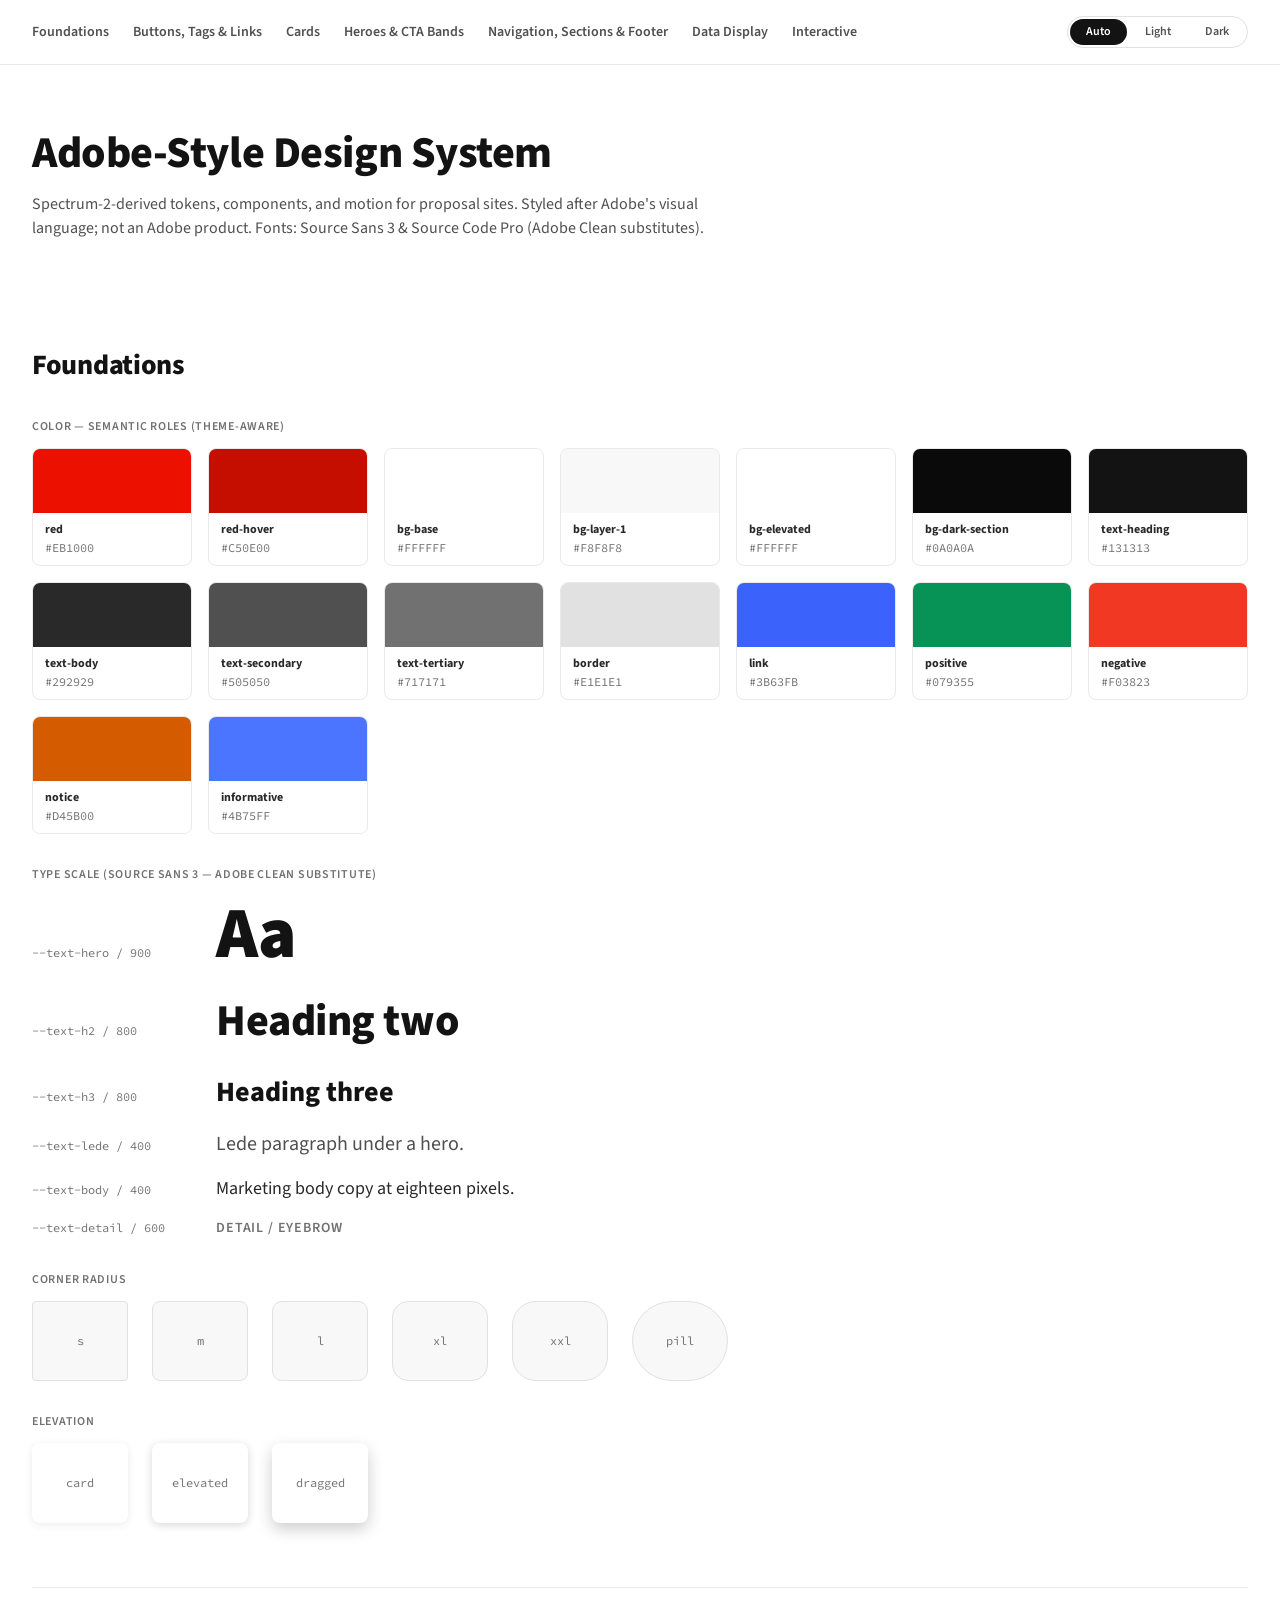
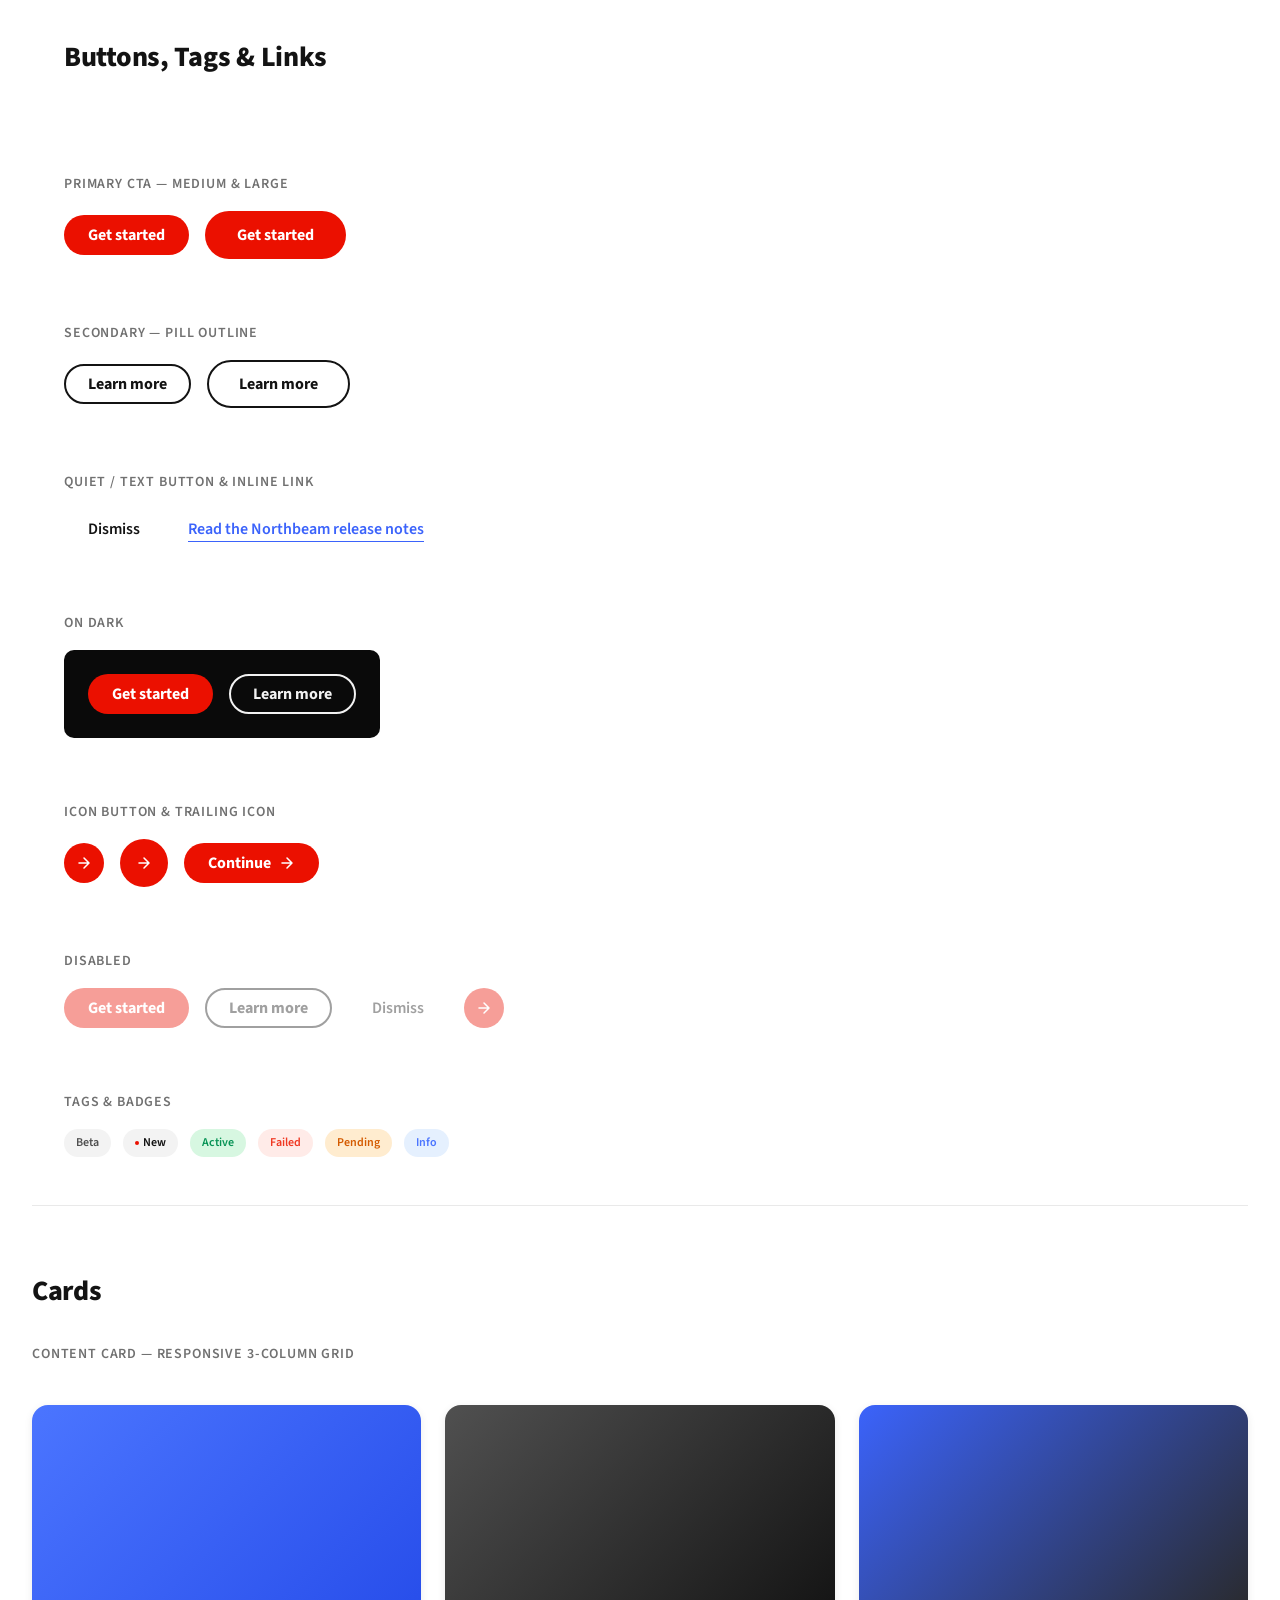
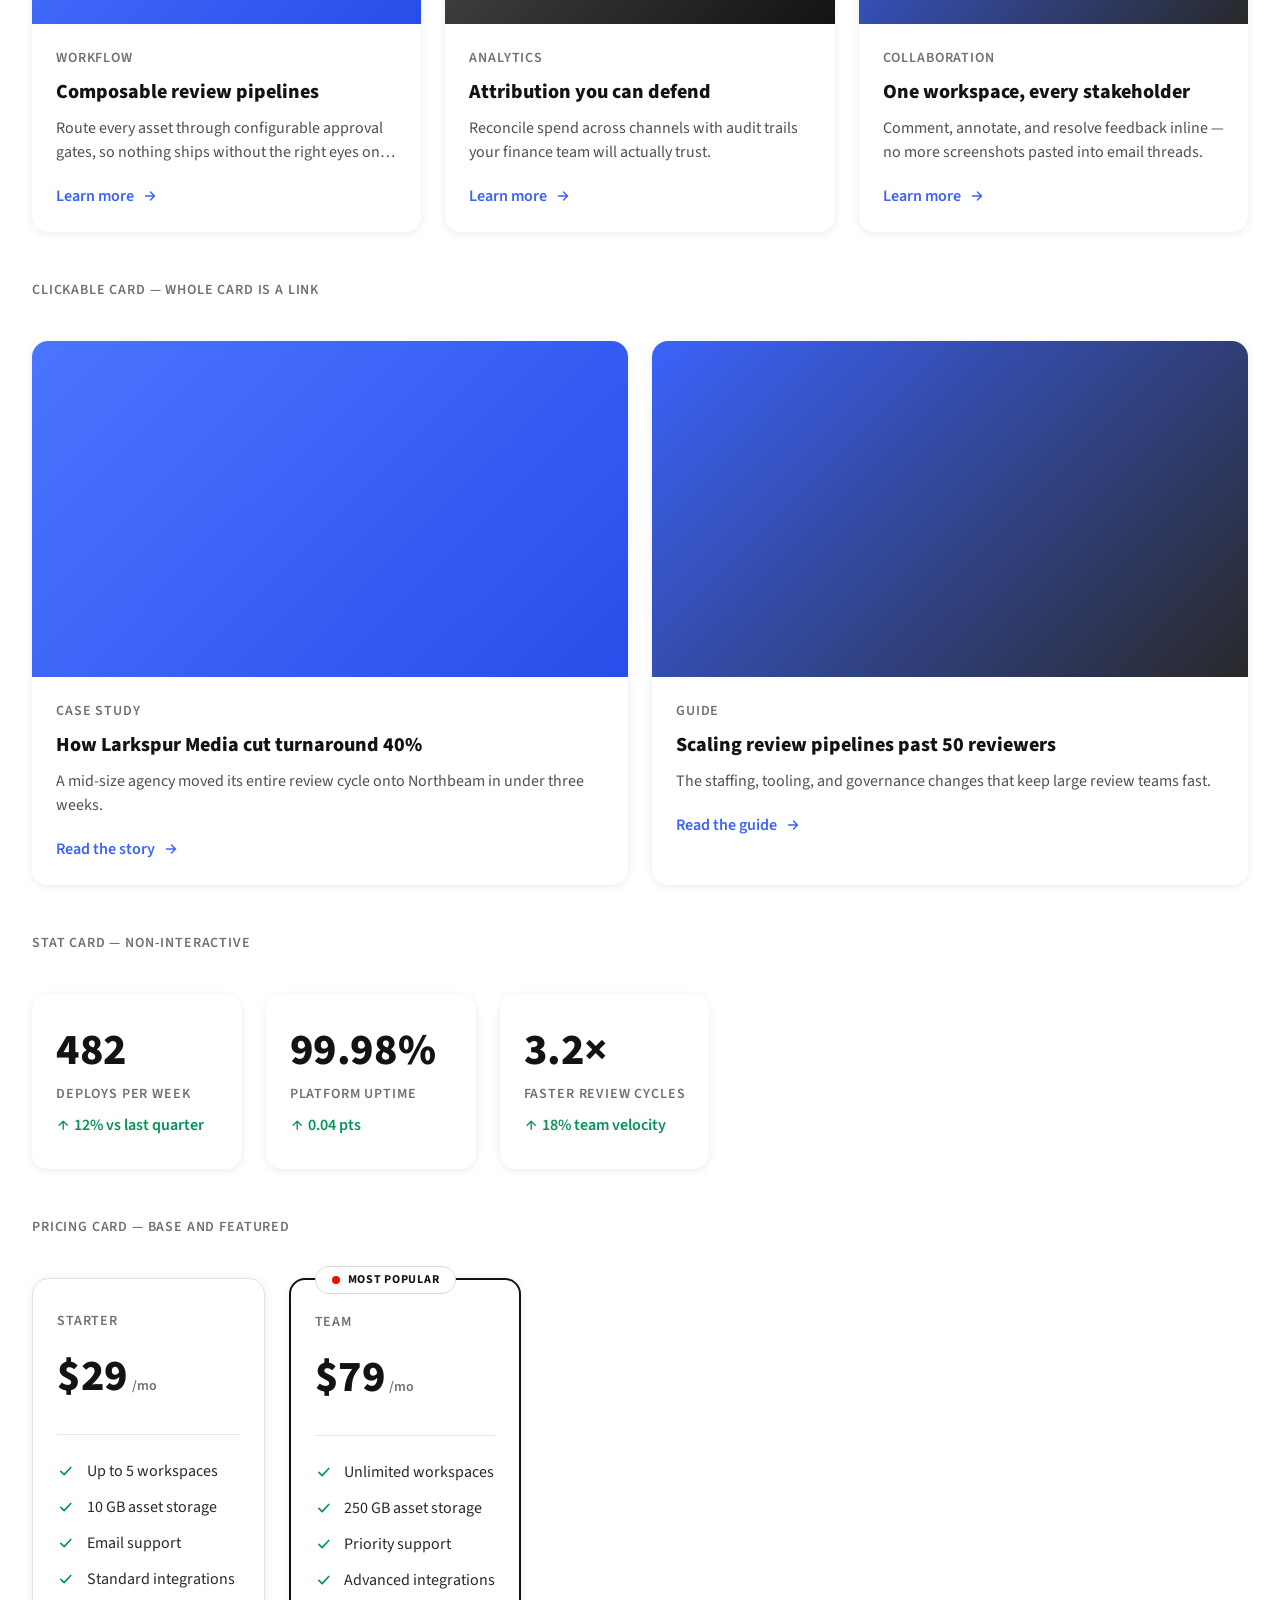
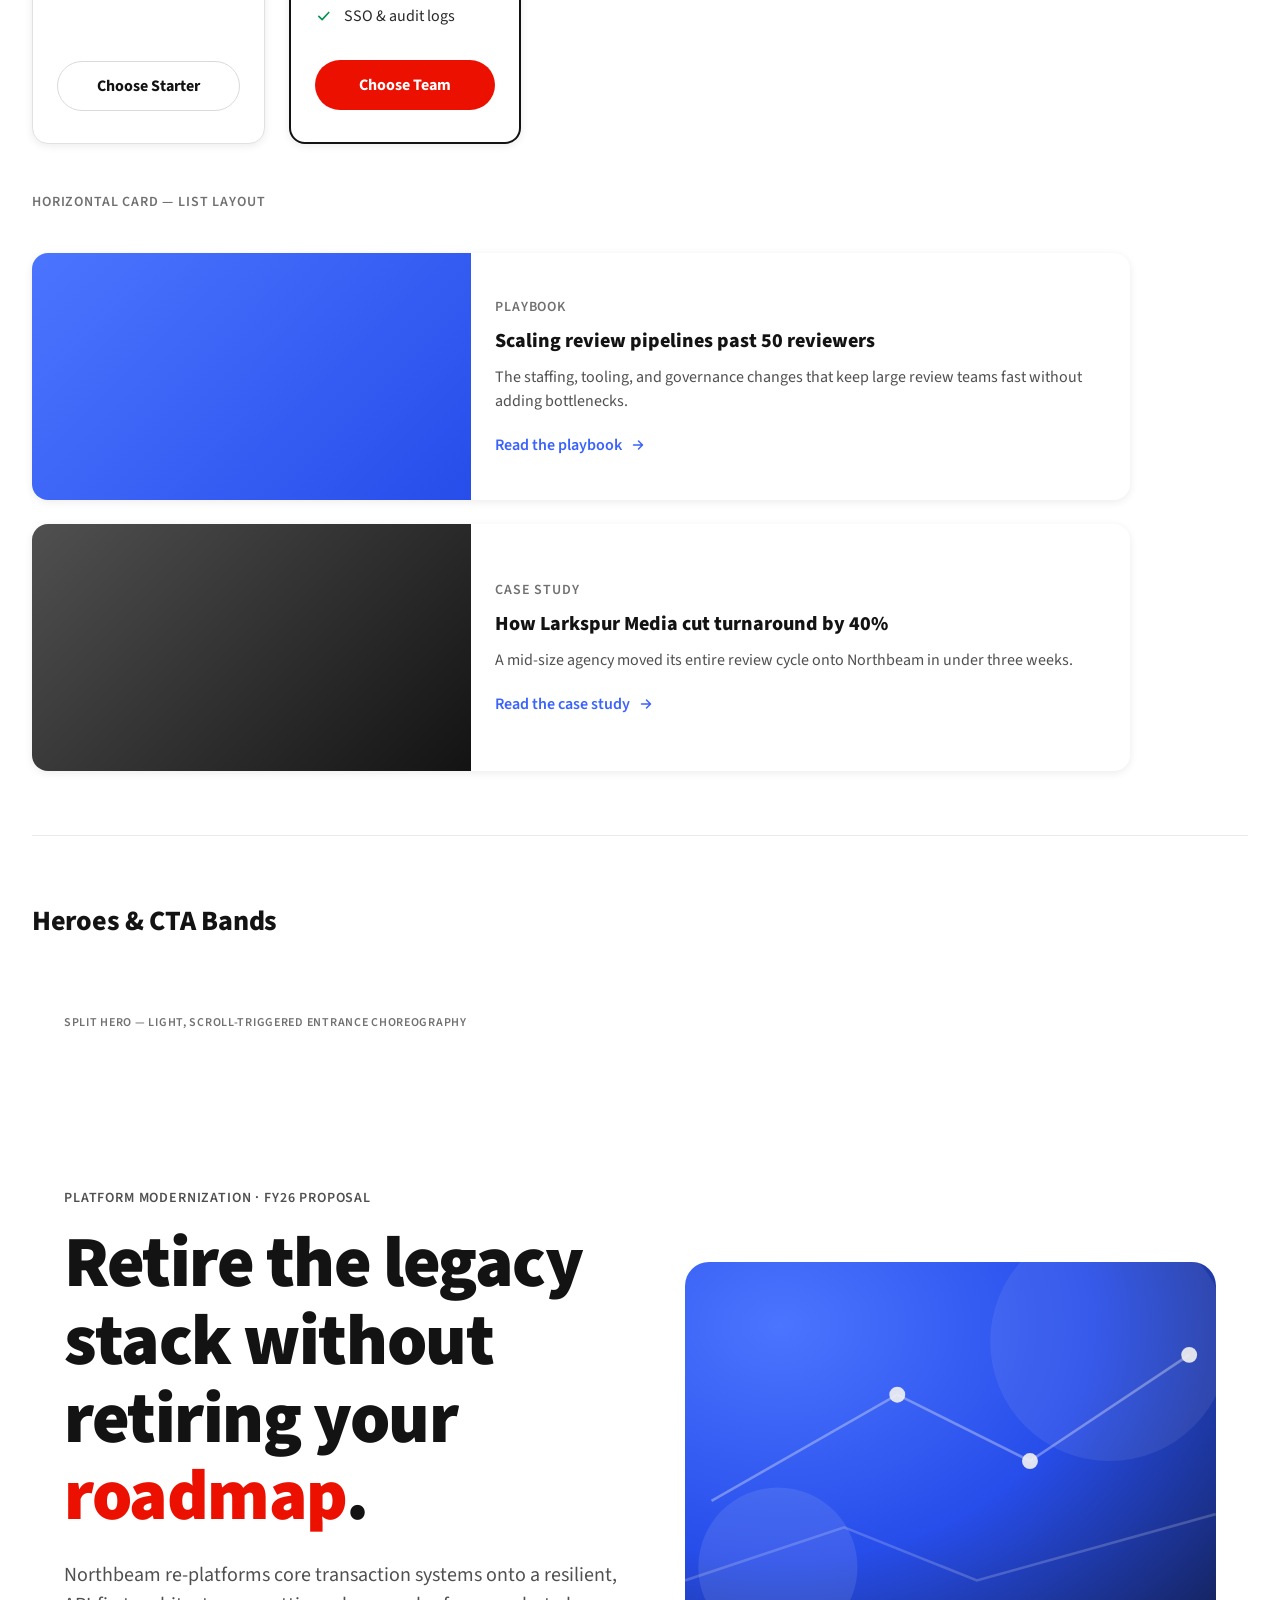
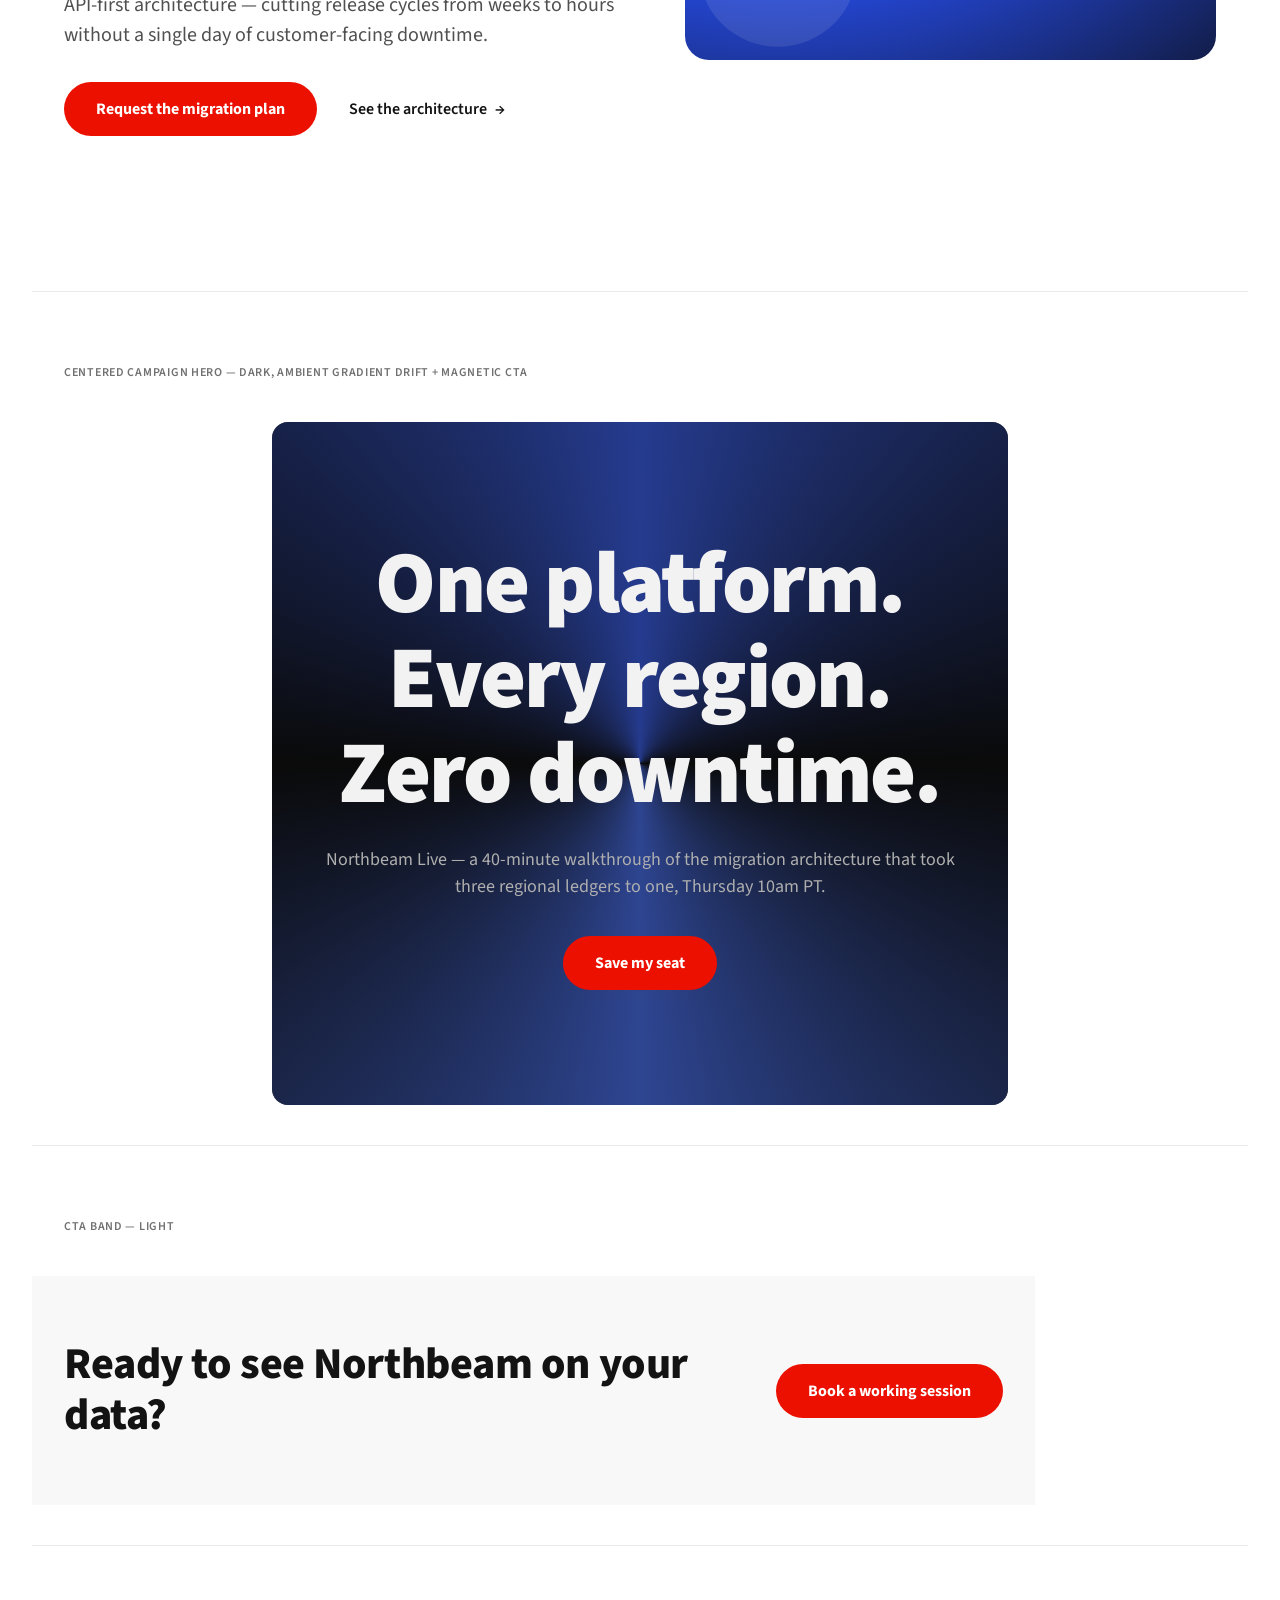
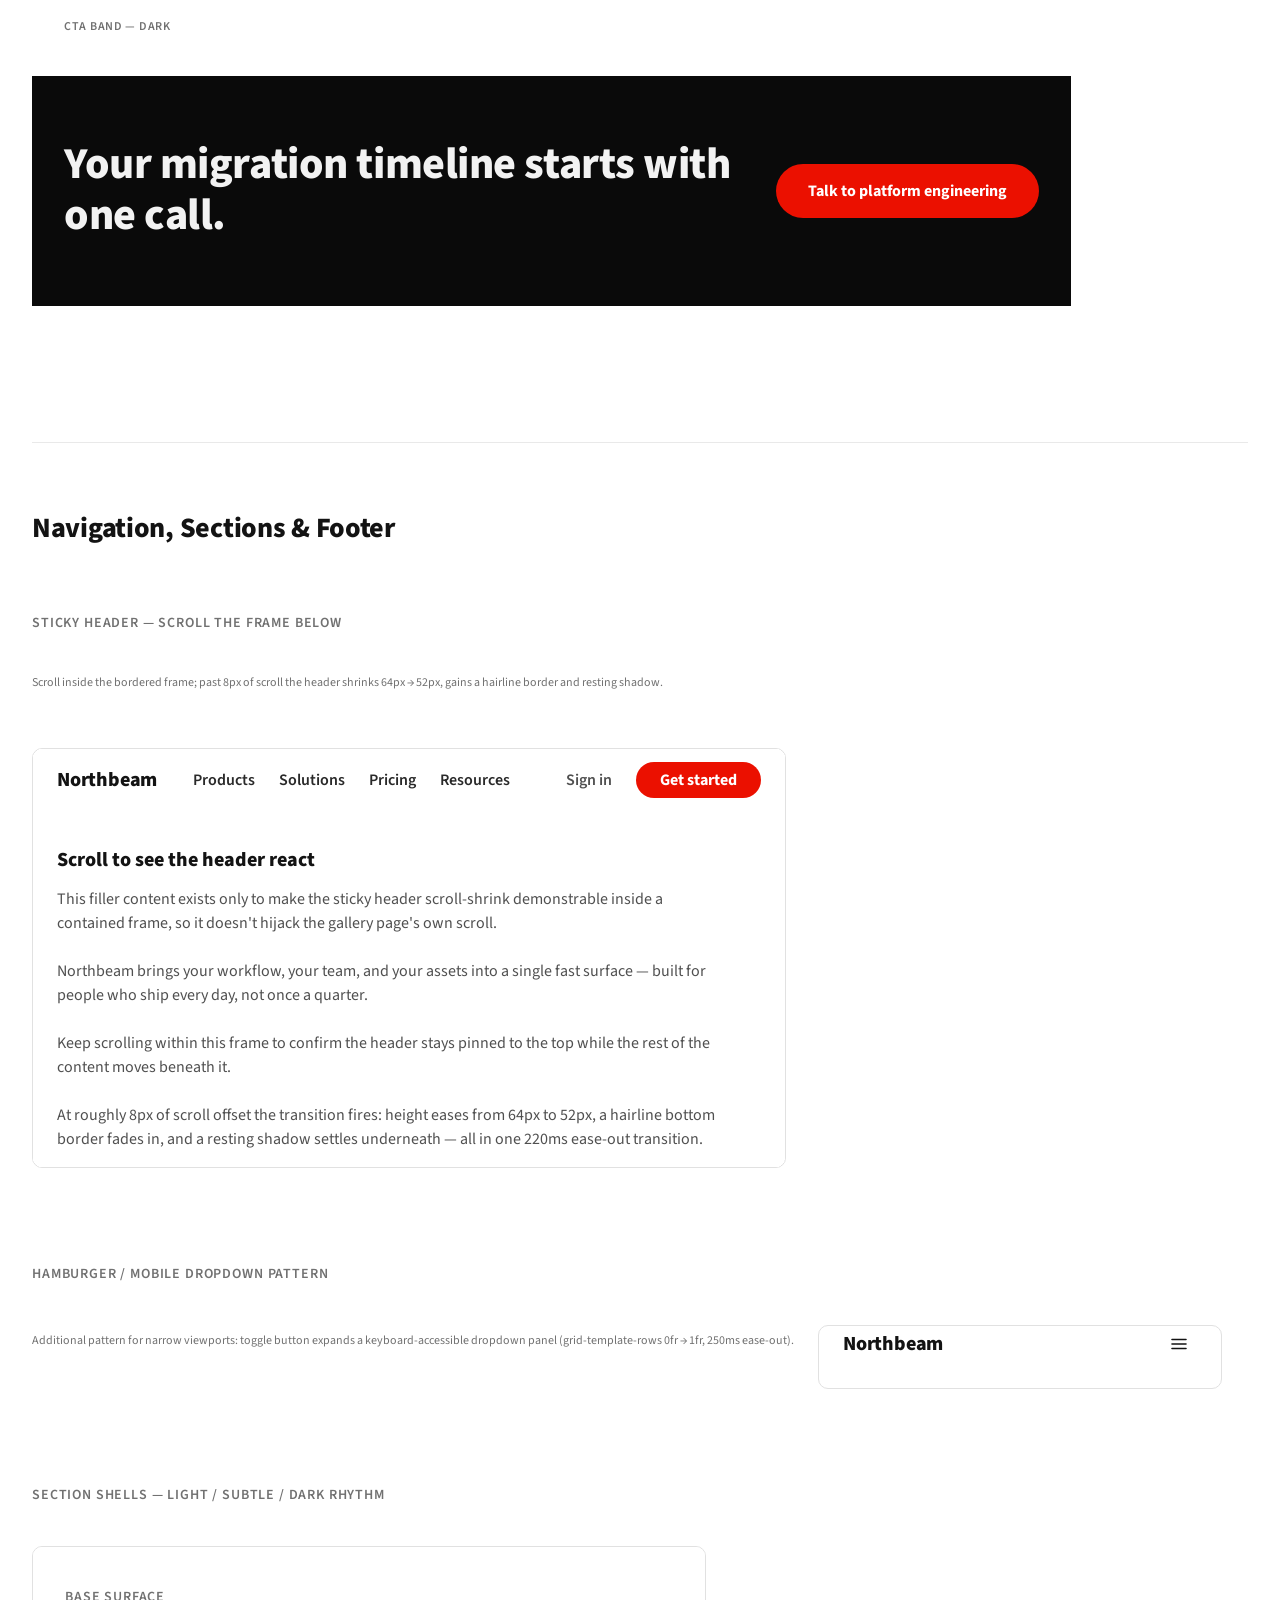
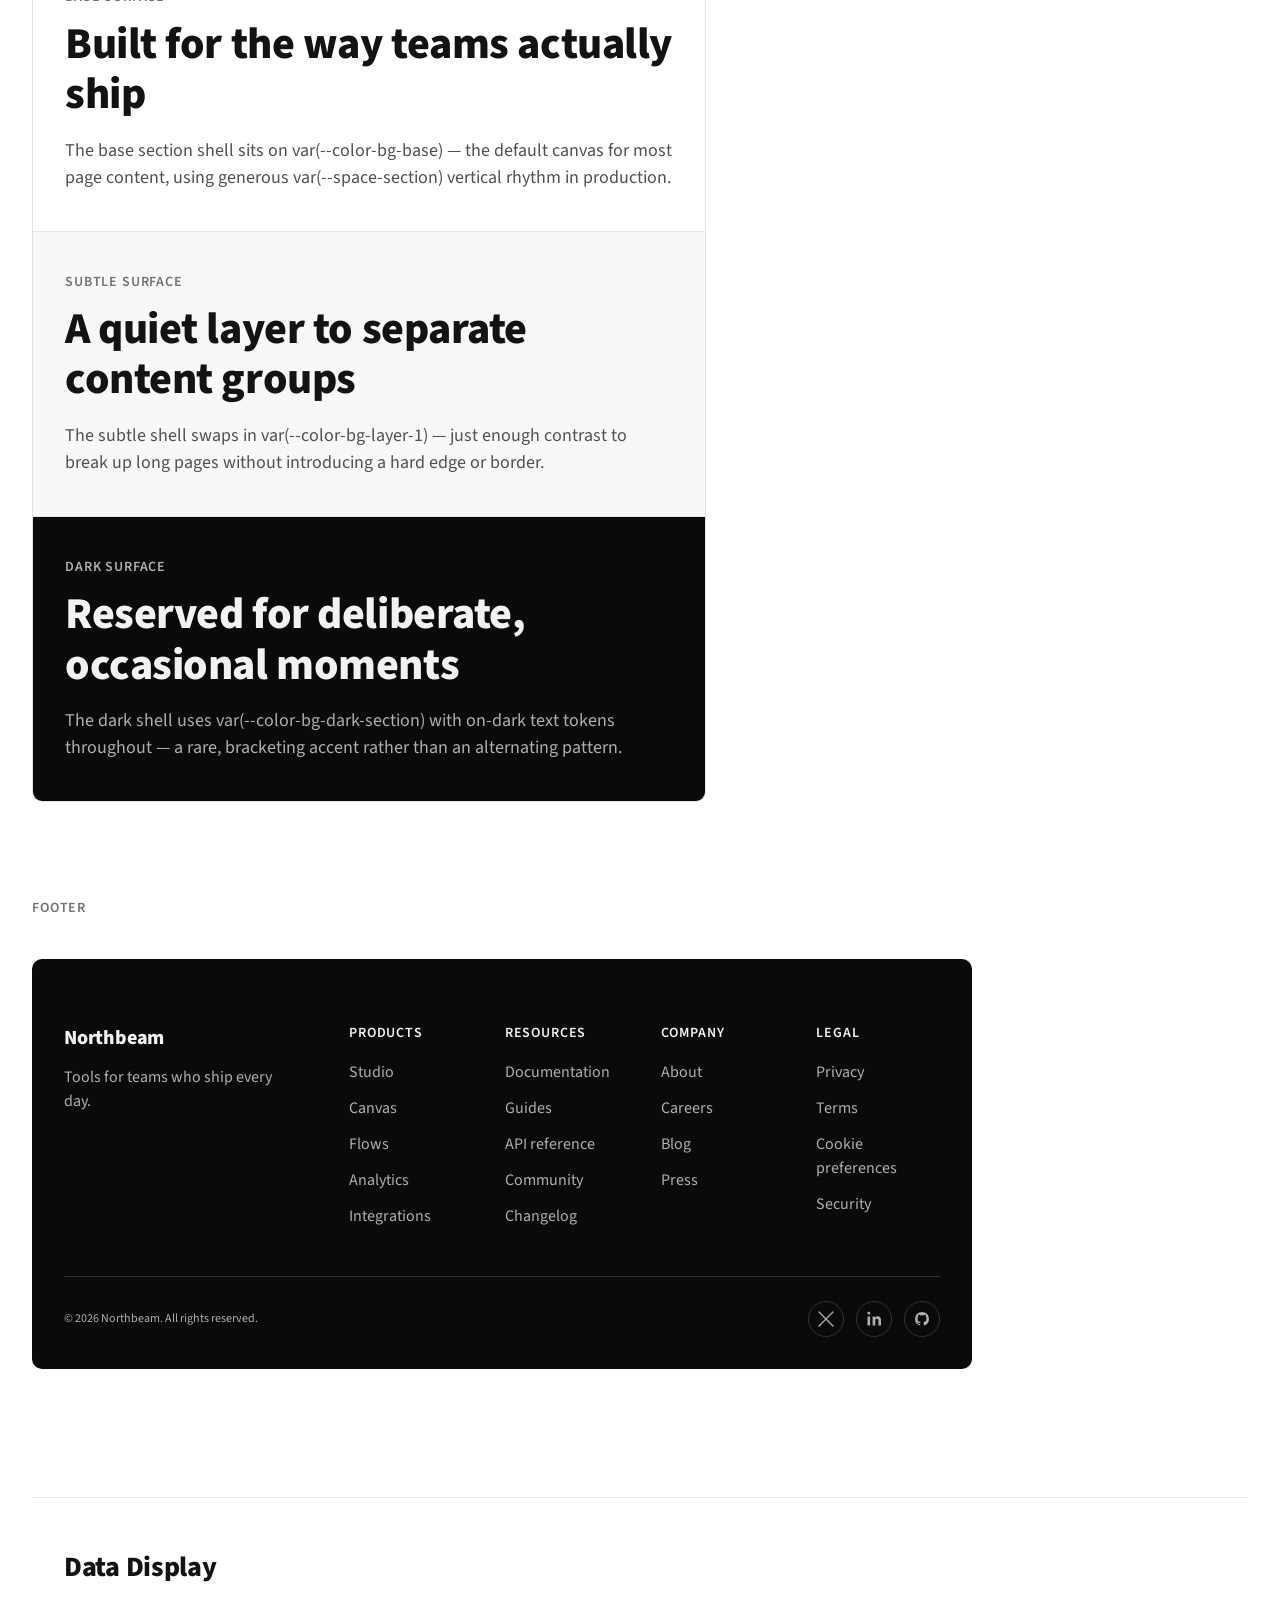
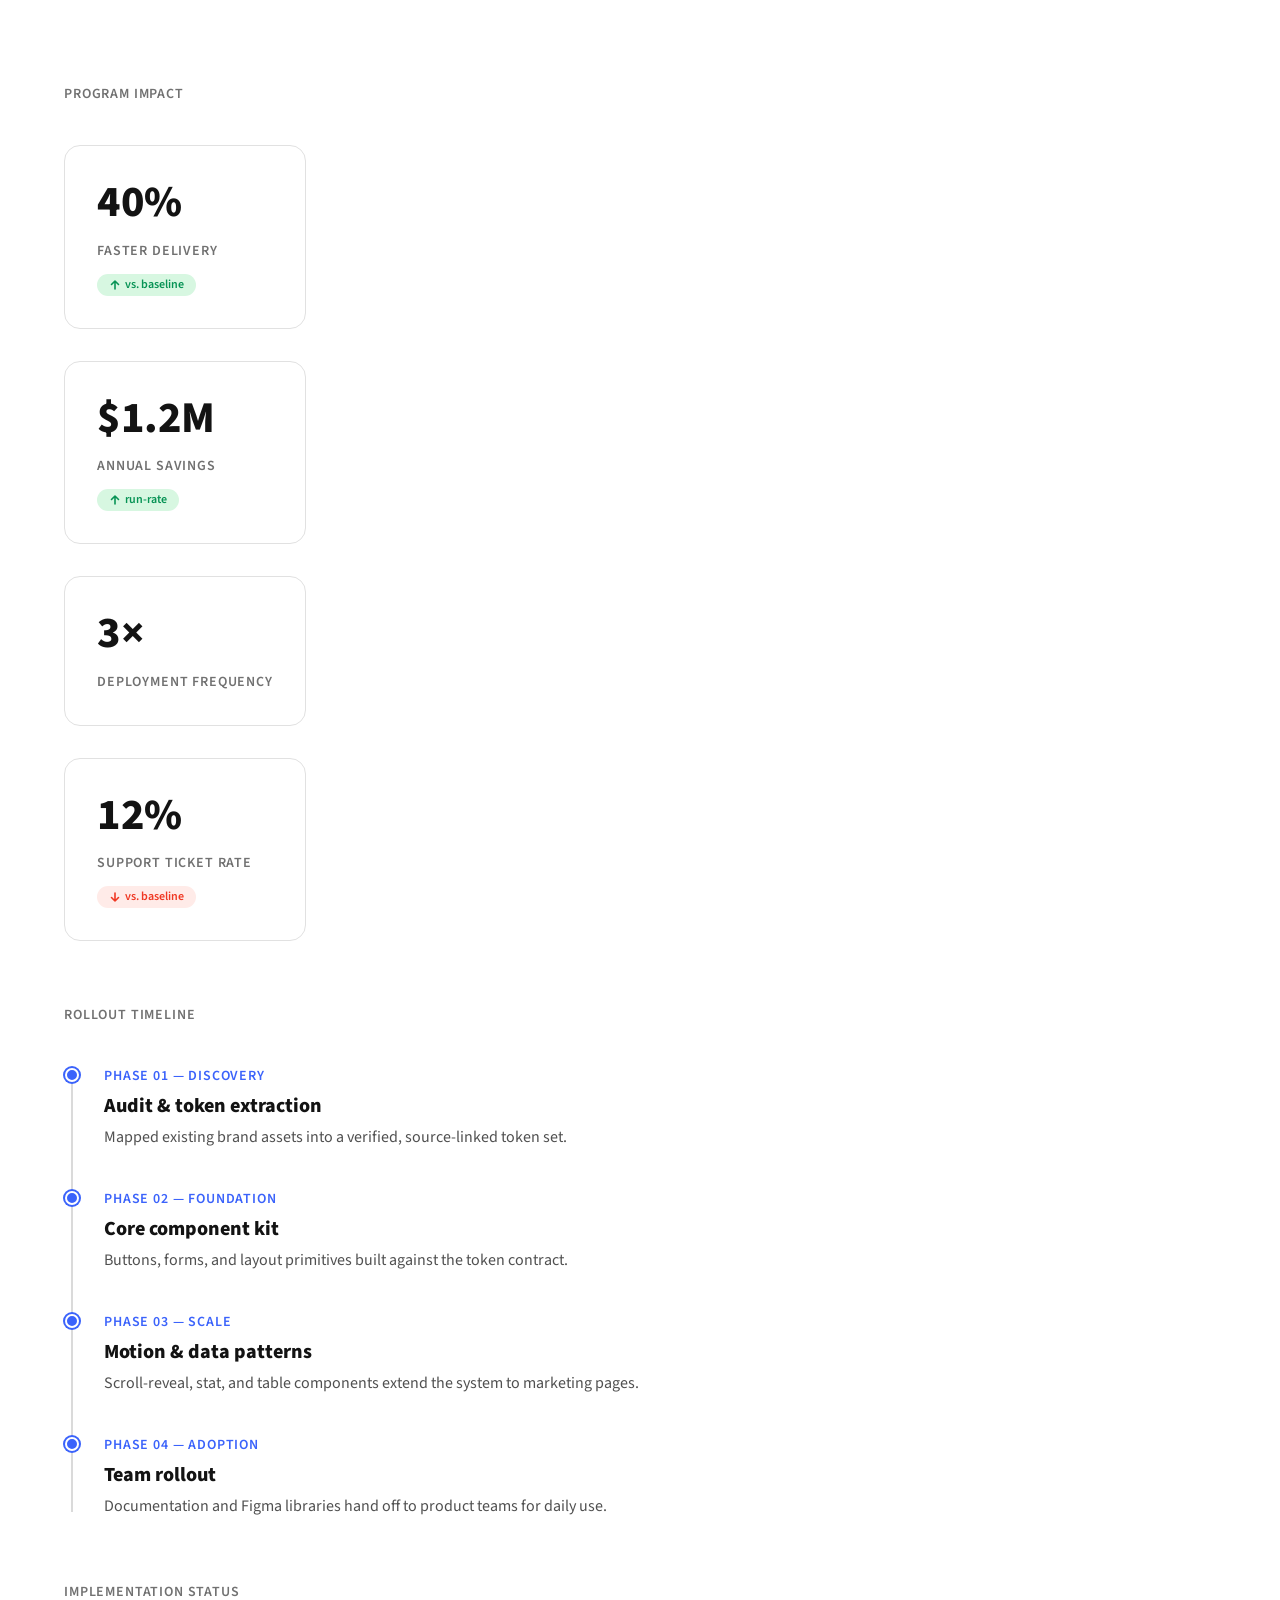
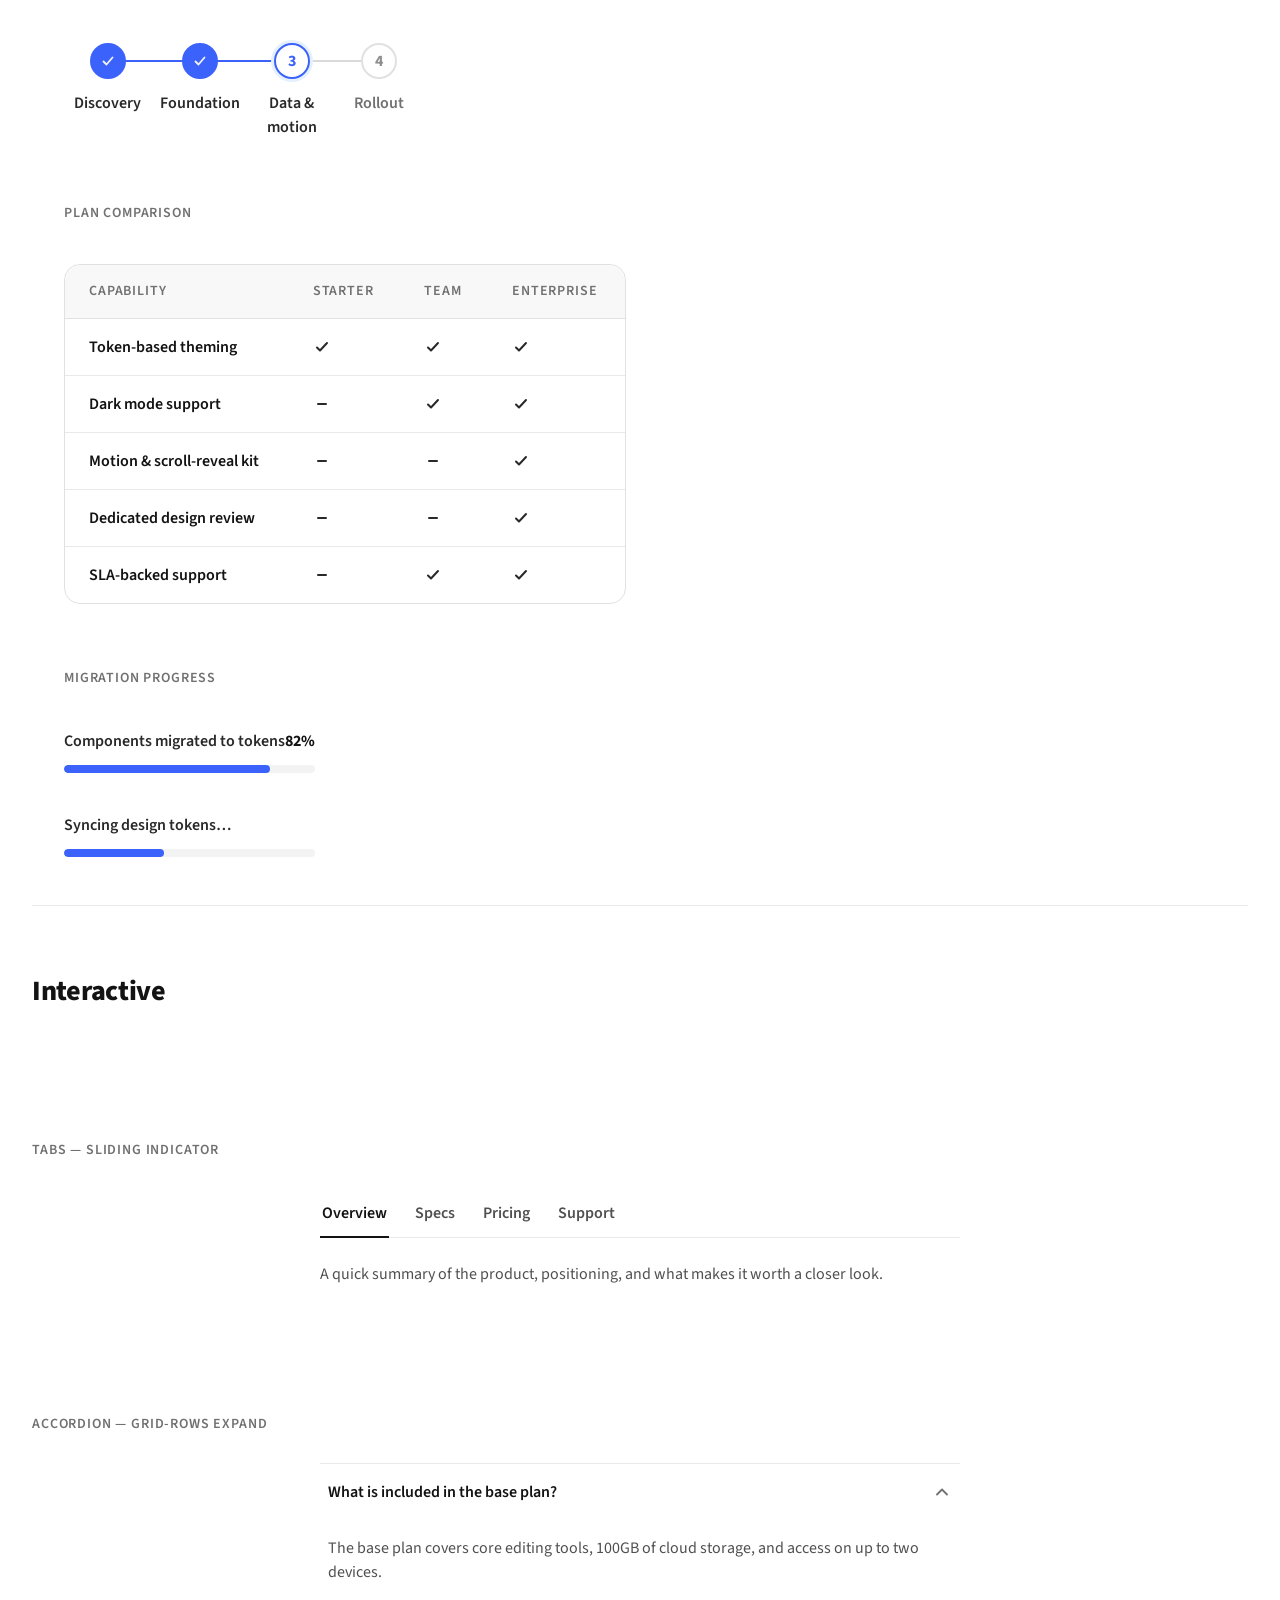
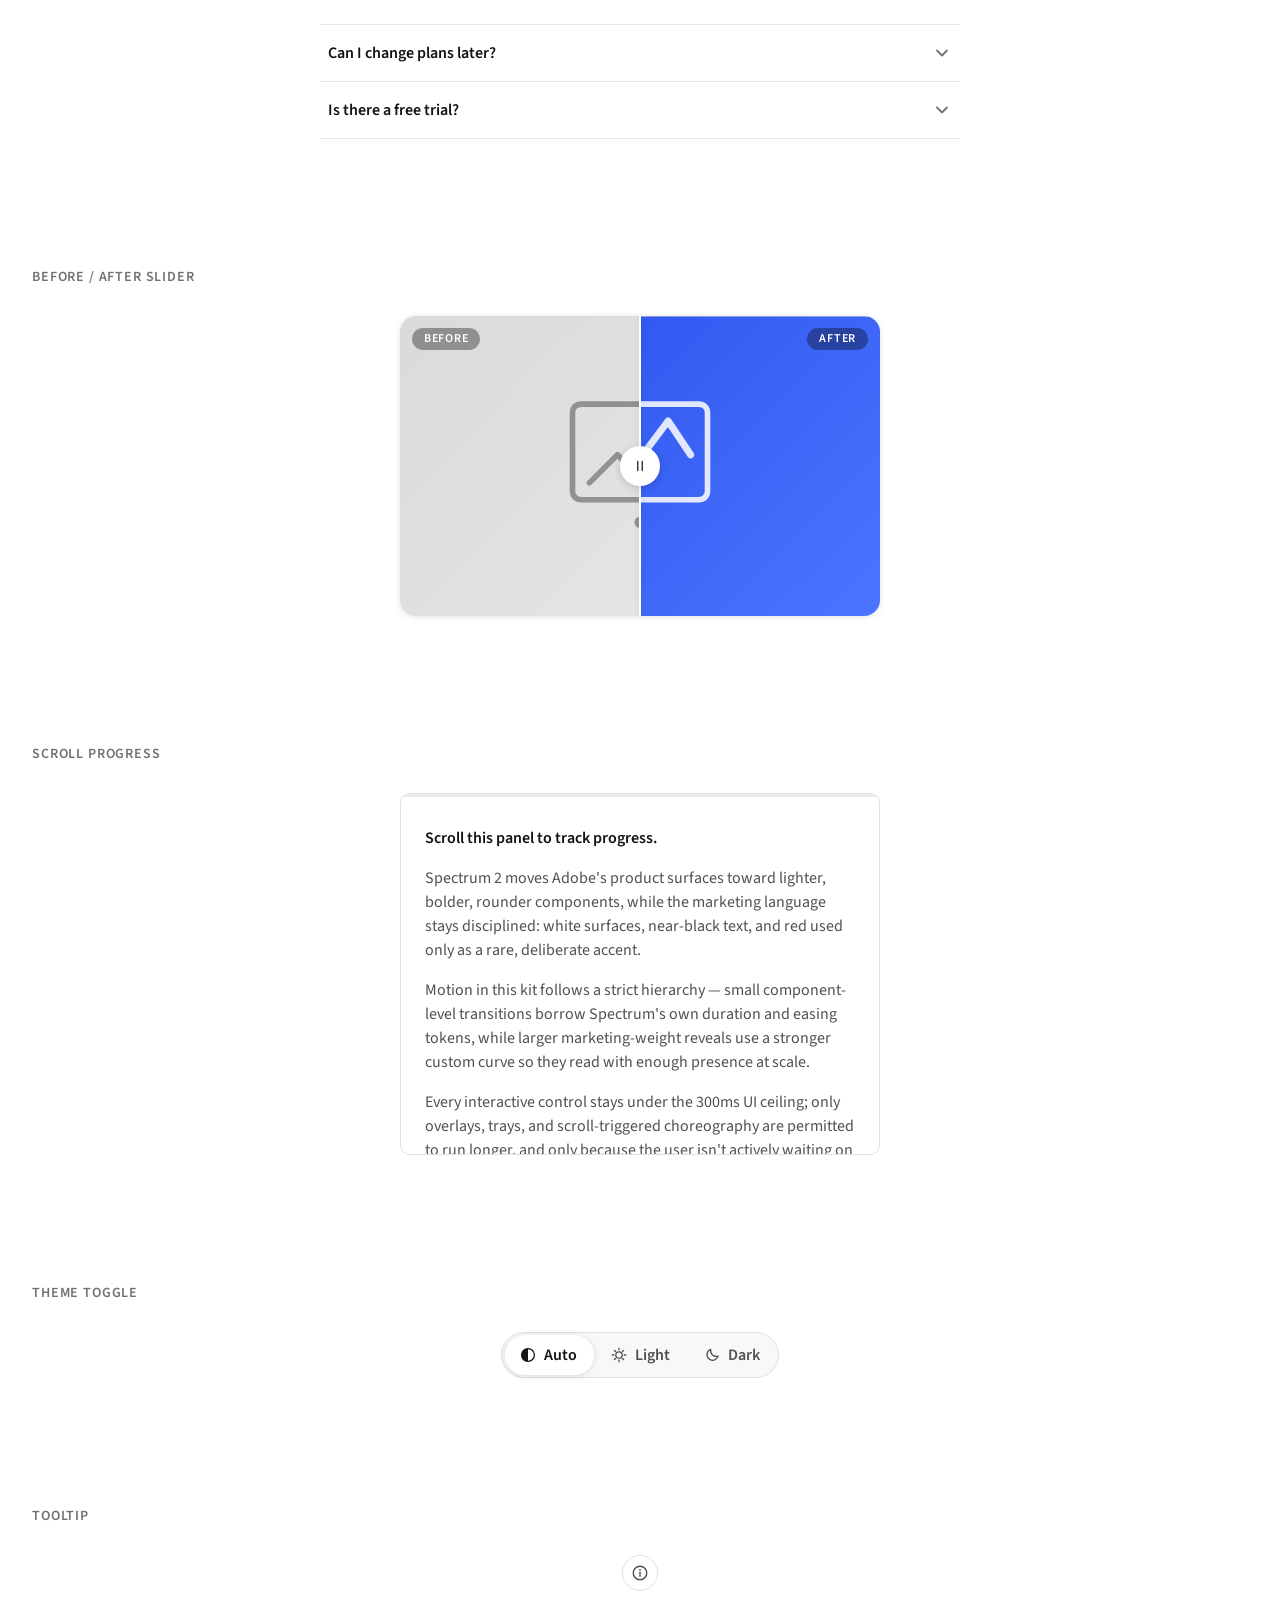
==== adobe-proposal/design-system/index.html @ cb4d45d2 "adobe-proposal: gallery assembly + integration fixes build_gallery.py assembler, index.html gallery " ====
<!doctype html>
<html lang="en">
<head>
<meta charset="utf-8">
<meta name="viewport" content="width=device-width, initial-scale=1">
<title>Adobe-Style Design System</title>
<link rel="preconnect" href="https://fonts.googleapis.com">
<link rel="preconnect" href="https://fonts.gstatic.com" crossorigin>
<link href="https://fonts.googleapis.com/css2?family=Source+Sans+3:wght@400;600;700;800;900&family=Source+Code+Pro:wght@400;600&display=swap" rel="stylesheet">
<!-- kit/tokens.css inlined by build_gallery.py — edit the kit file, not this copy -->
<style>
/* ==========================================================================
   Adobe-styled design system — tokens.css (THE CONTRACT)
   ==========================================================================
   Provenance:
   - Color ramps, type scale, spacing, radii, shadows: VERIFIED against
     @adobe/spectrum-tokens 14.14.0 (adobe/spectrum-design-data). See
     research/tokens-inventory.md for per-value sources.
   - Motion durations/easings: real published Spectrum CSS values
     (@spectrum-css/vars 9.0.8 — Spectrum 1; S2 publishes no motion tokens).
     emil overrides per design-system/motion.md §1.
   - --brand-red #EB1000: Adobe corporate "Adobe Red" (brand guideline value,
     not a Spectrum token; not fetch-verified this session). The Spectrum UI
     negative red (#F03823) is a DIFFERENT color and is mapped to
     --color-negative below. Do not swap one for the other.
   - Font: Source Sans 3 substitutes proprietary Adobe Clean.

   Rules for consumers:
   - Components use SEMANTIC tokens (--color-*, --shadow-*, --motion-*,
     --text-*, --space-*) — reach for raw ramp steps (--gray-*, --red-*,
     --blue-*) only when no semantic token fits.
   - Never a literal hex, px shadow, ms duration, or cubic-bezier in
     component CSS. If a needed token is missing, flag it — don't inline it.
   - Dark theme: media-query default + [data-theme] override in both
     directions. Test every component in both.
   ========================================================================== */

:root {
  /* ---- Brand ---------------------------------------------------------- */
  --brand-red:        #EB1000;
  --brand-red-hover:  #C50E00; /* derived: brand red darkened ~15% */
  --brand-red-press:  #A80C00; /* derived: brand red darkened ~28% */
  --brand-on-red:     #FFFFFF; /* white on #EB1000 = 4.6:1 — AA normal, use bold ≥16px */

  /* ---- Gray ramp (Spectrum 2, light set) ------------------------------ */
  --gray-25:   #FFFFFF;
  --gray-50:   #F8F8F8;
  --gray-75:   #F3F3F3;
  --gray-100:  #E9E9E9;
  --gray-200:  #E1E1E1;
  --gray-300:  #DADADA;
  --gray-400:  #C6C6C6;
  --gray-500:  #8F8F8F;
  --gray-600:  #717171;
  --gray-700:  #505050;
  --gray-800:  #292929;
  --gray-900:  #131313;
  --gray-1000: #000000;

  /* ---- Accent / informative blue (Spectrum blue, light set) ----------- */
  --blue-800:  #4B75FF;
  --blue-900:  #3B63FB;
  --blue-1000: #274DEA;

  /* ---- Spectrum UI red (semantic negative — NOT the brand red) -------- */
  --red-800:   #F03823;
  --red-900:   #D73220;

  /* ---- Semantic colors (Spectrum -800 step, light) --------------------- */
  --color-positive:    #079355;
  --color-negative:    #F03823;
  --color-notice:      #D45B00;
  --color-informative: #4B75FF;
  --color-positive-subtle-bg:    #D7F7E1;
  --color-negative-subtle-bg:    #FFEBE8;
  --color-notice-subtle-bg:      #FFECCF;
  --color-informative-subtle-bg: #E5F0FE;

  /* ---- Surfaces (Spectrum background layers) --------------------------- */
  --color-bg-base:     var(--gray-25);
  --color-bg-layer-1:  var(--gray-50);   /* subtle section differentiation */
  --color-bg-layer-2:  var(--gray-75);
  --color-bg-elevated: #FFFFFF;          /* cards, popovers */
  --color-bg-dark-section: #0A0A0A;      /* deliberate dark sections + footer */

  /* ---- Text ------------------------------------------------------------ */
  --color-text-heading:   var(--gray-900);
  --color-text-body:      var(--gray-800);
  --color-text-secondary: var(--gray-700);
  --color-text-tertiary:  var(--gray-600);
  --color-text-disabled:  var(--gray-500);
  --color-text-on-dark:          #F2F2F2;
  --color-text-on-dark-secondary:#AFAFAF;
  --color-link:        var(--blue-900);
  --color-link-hover:  var(--blue-1000);

  /* ---- Borders / dividers ---------------------------------------------- */
  --color-border:        var(--gray-200);
  --color-border-strong: var(--gray-300);
  --color-divider:       var(--gray-100);
  /* For permanently-dark surfaces (footer, dark sections) — theme-independent */
  --color-border-on-dark:        rgba(255, 255, 255, 0.16);
  --color-border-on-dark-strong: rgba(255, 255, 255, 0.40);
  --color-divider-on-dark:       rgba(255, 255, 255, 0.08);
  --color-bg-on-dark-hover:      rgba(255, 255, 255, 0.14);
  --color-bg-on-dark-press:      rgba(255, 255, 255, 0.22);
  /* Overlays on imagery — theme-independent */
  --color-scrim:         rgba(0, 0, 0, 0.35);
  --color-text-on-media: #FFFFFF;

  /* ---- Focus (instant, never animated) --------------------------------- */
  --focus-ring-color: var(--blue-900);
  --focus-ring: 0 0 0 2px var(--color-bg-base), 0 0 0 4px var(--focus-ring-color);

  /* ---- Typography ------------------------------------------------------- */
  --font-sans: "Source Sans 3", "Source Sans Pro", -apple-system, BlinkMacSystemFont,
               "Segoe UI", Helvetica, Arial, sans-serif;
  --font-mono: "Source Code Pro", ui-monospace, SFMono-Regular, Menlo, monospace;

  --weight-regular:   400;
  --weight-semibold:  600;
  --weight-bold:      700;
  --weight-extrabold: 800; /* default heading weight (Spectrum: extra-bold) */
  --weight-black:     900; /* hero / heavy variant */

  /* Fluid marketing scale (research/design-rules.md §1) */
  --text-hero:    clamp(2.75rem, 4.5vw + 1rem, 4.5rem);  /* 44 → 72px */
  --text-display: clamp(3.25rem, 6vw + 1rem, 5.5rem);    /* 52 → 88px, campaign heroes only */
  --text-h2:      clamp(1.75rem, 2.5vw + 1rem, 2.75rem); /* 28 → 44px */
  --text-h3:      clamp(1.25rem, 1vw + 1rem, 1.75rem);   /* 20 → 28px */
  --text-h4:      1.25rem;                                /* 20px */
  --text-lede:    1.25rem;   /* 20px — opening paragraph under a hero */
  --text-body:    1.125rem;  /* 18px marketing body */
  --text-body-s:  1rem;      /* 16px */
  --text-detail:  0.875rem;  /* 14px — eyebrows/meta; pair with --tracking-detail + uppercase */
  --text-caption: 0.75rem;   /* 12px */

  --leading-hero:    1.08; /* display type sits tight */
  --leading-heading: 1.15;
  --leading-sub:     1.3;  /* Spectrum heading line-height */
  --leading-body:    1.5;  /* Spectrum body line-height */

  --tracking-hero:   -0.02em; /* negative tracking only ≥ ~20px */
  --tracking-h2:     -0.01em;
  --tracking-body:    0;
  --tracking-detail:  0.06em; /* Spectrum detail-letter-spacing */

  /* ---- Spacing (Spectrum scale) ----------------------------------------- */
  --space-25:  1px;
  --space-50:  2px;
  --space-75:  4px;
  --space-100: 8px;
  --space-200: 12px;
  --space-300: 16px;
  --space-400: 24px;
  --space-500: 32px;
  --space-600: 40px;
  --space-700: 48px;
  --space-800: 64px;
  --space-900: 80px;
  --space-1000: 96px;

  /* Layout rhythm (research/design-rules.md §3) */
  --space-section:   clamp(3.5rem, 9vw, 7.5rem); /* 56 → 120px section pad */
  --container-max:   1280px;
  --container-wide:  1440px; /* hero/visual sections only */
  --container-text:  42rem;  /* 672px — body copy column cap */
  --gutter:          clamp(1rem, 3vw, 2rem);

  /* ---- Corner radius (Spectrum 2 scale + marketing media tier) --------- */
  --radius-s:    4px;
  --radius-m:    8px;
  --radius-l:    10px;
  --radius-xl:   16px;   /* cards, media */
  --radius-xxl:  24px;   /* large hero media */
  --radius-pill: 999px;  /* primary CTAs — the Spectrum 2 signature */

  /* ---- Elevation (Spectrum geometry + light opacities) ------------------ */
  --shadow-resting:  0 1px 6px rgba(0, 0, 0, 0.12);
  --shadow-elevated: 0 2px 8px rgba(0, 0, 0, 0.16);
  --shadow-dragged:  0 6px 16px rgba(0, 0, 0, 0.20);
  /* Marketing-tier card shadows (derived: softer resting, bloomed hover) */
  --shadow-card:       0 2px 8px rgba(0, 0, 0, 0.08);
  --shadow-card-hover: 0 12px 32px rgba(0, 0, 0, 0.14);

  /* ---- Motion (design-system/motion.md §1 — use these names ONLY) ------- */
  --motion-duration-instant: 0ms;
  --motion-duration-100: 130ms;  /* press feedback, button hover, tooltips */
  --motion-duration-200: 160ms;  /* hover color/border/shadow, tag, tray exit */
  --motion-duration-300: 190ms;  /* menu close, scrim exit */
  --motion-duration-400: 220ms;  /* dropdown open, popover, card hover lift */
  --motion-duration-500: 250ms;  /* panel entry, accordion expand */
  --motion-duration-600: 300ms;  /* UI ceiling — nothing interactive exceeds this */
  --motion-duration-900: 450ms;  /* modal open/close */
  --motion-duration-1000: 500ms; /* absolute overlay ceiling */
  --motion-duration-scroll-reveal: 550ms;
  --motion-duration-loop: 1000ms;

  --motion-ease-linear:     cubic-bezier(0, 0, 1, 1);
  --motion-ease-in-out:     cubic-bezier(0.45, 0, 0.4, 1);
  --motion-ease-out:        cubic-bezier(0, 0, 0.4, 1);      /* small component motion */
  --motion-ease-out-strong: cubic-bezier(0.23, 1, 0.32, 1);  /* hero / scroll-reveal scale */
  --motion-ease-spring:     cubic-bezier(0.34, 1.56, 0.64, 1); /* micro-interactions only */
  --motion-ease-drawer:     cubic-bezier(0.32, 0.72, 0, 1);
  /* NOTE: no ease-in token exists, by design. Exits use ease-out, shorter
     duration than the matching entrance. See motion.md §1.3. */

  color-scheme: light;
}

/* ==========================================================================
   Dark theme — media-query default, [data-theme] wins in both directions
   ========================================================================== */

:root[data-theme="dark"] { color-scheme: dark; }

@media (prefers-color-scheme: dark) {
  :root:not([data-theme="light"]) { color-scheme: dark; }
}

/* Shared dark values, applied under both selectors below */
:root[data-theme="dark"] {
  --gray-25:   #111111; --gray-50:  #1B1B1B; --gray-75:  #222222;
  --gray-100:  #2C2C2C; --gray-200: #323232; --gray-300: #393939;
  --gray-400:  #444444; --gray-500: #6D6D6D; --gray-600: #8A8A8A;
  --gray-700:  #AFAFAF; --gray-800: #DBDBDB; --gray-900: #F2F2F2;
  --gray-1000: #FFFFFF;

  --blue-800: #4069FD; --blue-900: #5681FF; --blue-1000: #6995FE;
  --red-800:  #DF3422; --red-900:  #FC432E;

  --color-positive:    #068850;
  --color-negative:    #DF3422;
  --color-notice:      #C75200;
  --color-informative: #4069FD;
  --color-positive-subtle-bg:    #003326;
  --color-negative-subtle-bg:    #571107;
  --color-notice-subtle-bg:      #501B00;
  --color-informative-subtle-bg: #0C2175;

  --color-bg-elevated: #222222;
  --color-bg-dark-section: #060606;
  --color-text-on-dark: #F2F2F2;
  --color-text-on-dark-secondary: #AFAFAF;

  --shadow-resting:  0 1px 6px rgba(0, 0, 0, 0.36);
  --shadow-elevated: 0 2px 8px rgba(0, 0, 0, 0.48);
  --shadow-dragged:  0 6px 16px rgba(0, 0, 0, 0.60);
  --shadow-card:       0 2px 8px rgba(0, 0, 0, 0.30);
  --shadow-card-hover: 0 12px 32px rgba(0, 0, 0, 0.45);
}

@media (prefers-color-scheme: dark) {
  :root:not([data-theme="light"]) {
    --gray-25:   #111111; --gray-50:  #1B1B1B; --gray-75:  #222222;
    --gray-100:  #2C2C2C; --gray-200: #323232; --gray-300: #393939;
    --gray-400:  #444444; --gray-500: #6D6D6D; --gray-600: #8A8A8A;
    --gray-700:  #AFAFAF; --gray-800: #DBDBDB; --gray-900: #F2F2F2;
    --gray-1000: #FFFFFF;

    --blue-800: #4069FD; --blue-900: #5681FF; --blue-1000: #6995FE;
    --red-800:  #DF3422; --red-900:  #FC432E;

    --color-positive:    #068850;
    --color-negative:    #DF3422;
    --color-notice:      #C75200;
    --color-informative: #4069FD;
    --color-positive-subtle-bg:    #003326;
    --color-negative-subtle-bg:    #571107;
    --color-notice-subtle-bg:      #501B00;
    --color-informative-subtle-bg: #0C2175;

    --color-bg-elevated: #222222;
    --color-bg-dark-section: #060606;
    --color-text-on-dark: #F2F2F2;
    --color-text-on-dark-secondary: #AFAFAF;

    --shadow-resting:  0 1px 6px rgba(0, 0, 0, 0.36);
    --shadow-elevated: 0 2px 8px rgba(0, 0, 0, 0.48);
    --shadow-dragged:  0 6px 16px rgba(0, 0, 0, 0.60);
    --shadow-card:       0 2px 8px rgba(0, 0, 0, 0.30);
    --shadow-card-hover: 0 12px 32px rgba(0, 0, 0, 0.45);
  }
}

/* ==========================================================================
   Reduced motion — durations collapse to 1ms (not 0: transitionend must
   still fire). Components additionally follow motion.md §6 (JS observers
   short-circuit; transform-based movement removed).
   ========================================================================== */

@media (prefers-reduced-motion: reduce) {
  :root {
    --motion-duration-100: 1ms;  --motion-duration-200: 1ms;
    --motion-duration-300: 1ms;  --motion-duration-400: 1ms;
    --motion-duration-500: 1ms;  --motion-duration-600: 1ms;
    --motion-duration-900: 1ms;  --motion-duration-1000: 1ms;
    --motion-duration-scroll-reveal: 1ms;
    --motion-duration-loop: 1ms;
  }
}

</style>
<style>

/* ---- gallery chrome (not part of the kit) ---- */
* { box-sizing: border-box; }
html { scroll-behavior: smooth; }
body {
  margin: 0;
  font-family: var(--font-sans);
  background: var(--color-bg-base);
  color: var(--color-text-body);
  font-size: var(--text-body-s);
  line-height: var(--leading-body);
}
.g-header {
  padding: var(--space-800) var(--gutter) var(--space-600);
  max-width: var(--container-max);
  margin: 0 auto;
}
.g-header h1 {
  font-size: var(--text-h2);
  font-weight: var(--weight-extrabold);
  letter-spacing: var(--tracking-h2);
  line-height: var(--leading-heading);
  color: var(--color-text-heading);
  margin: 0 0 var(--space-200);
}
.g-header p {
  margin: 0;
  max-width: var(--container-text);
  color: var(--color-text-secondary);
}
.g-topbar {
  display: flex; flex-wrap: wrap; gap: var(--space-300);
  align-items: center; justify-content: space-between;
  max-width: var(--container-max); margin: 0 auto;
  padding: var(--space-300) var(--gutter);
  border-bottom: 1px solid var(--color-divider);
  position: sticky; top: 0; z-index: 50;
  background: var(--color-bg-base);
}
.g-toc { display: flex; flex-wrap: wrap; gap: var(--space-100) var(--space-400); }
.g-toc a {
  color: var(--color-text-secondary); text-decoration: none;
  font-weight: var(--weight-semibold); font-size: var(--text-detail);
}
@media (hover: hover) and (pointer: fine) {
  .g-toc a:hover { color: var(--color-text-heading); }
}
.g-toc a:focus-visible { box-shadow: var(--focus-ring); outline: none; border-radius: var(--radius-s); }
.g-theme { display: inline-flex; border: 1px solid var(--color-border); border-radius: var(--radius-pill); padding: var(--space-50); gap: var(--space-50); }
.g-theme button {
  font: inherit; font-size: var(--text-caption); font-weight: var(--weight-semibold);
  border: 0; background: transparent; color: var(--color-text-secondary);
  padding: var(--space-75) var(--space-300); border-radius: var(--radius-pill); cursor: pointer;
}
.g-theme button[aria-pressed="true"] { background: var(--color-text-heading); color: var(--color-bg-base); }
.g-theme button:focus-visible { box-shadow: var(--focus-ring); outline: none; }
main { max-width: var(--container-max); margin: 0 auto; padding: 0 var(--gutter) var(--space-1000); }
.ds-demo { padding: var(--space-800) 0; border-top: 1px solid var(--color-divider); }
.ds-demo:first-of-type { border-top: 0; }
.g-sec-title {
  font-size: var(--text-h3); font-weight: var(--weight-extrabold);
  letter-spacing: var(--tracking-h2); color: var(--color-text-heading);
  margin: 0 0 var(--space-500);
}
.ds-row { display: flex; flex-wrap: wrap; gap: var(--space-400); align-items: center; margin: 0 0 var(--space-500); }
.ds-label {
  display: block; width: 100%;
  font-size: var(--text-caption); font-weight: var(--weight-semibold);
  letter-spacing: var(--tracking-detail); text-transform: uppercase;
  color: var(--color-text-tertiary); margin: var(--space-500) 0 var(--space-200);
}
.g-foot {
  border-top: 1px solid var(--color-divider);
  max-width: var(--container-max); margin: 0 auto;
  padding: var(--space-500) var(--gutter);
  font-size: var(--text-caption); color: var(--color-text-tertiary);
}
/* foundations */
.g-swatches { display: grid; grid-template-columns: repeat(auto-fill, minmax(150px, 1fr)); gap: var(--space-300); margin-bottom: var(--space-500); }
.g-swatch { border: 1px solid var(--color-divider); border-radius: var(--radius-m); overflow: hidden; }
.g-swatch-chip { height: var(--space-800); }
.g-swatch-meta { padding: var(--space-100) var(--space-200); font-size: var(--text-caption); }
.g-swatch-meta code { font-family: var(--font-mono); color: var(--color-text-tertiary); font-size: var(--text-caption); display: block; }
.g-type-row { display: flex; align-items: baseline; gap: var(--space-400); margin-bottom: var(--space-300); }
.g-type-row code { font-family: var(--font-mono); font-size: var(--text-caption); color: var(--color-text-tertiary); min-width: 10rem; }
.g-radius-row { display: flex; gap: var(--space-400); flex-wrap: wrap; }
.g-radius-box {
  width: var(--space-1000); height: var(--space-900);
  background: var(--color-bg-layer-1); border: 1px solid var(--color-border);
  display: flex; align-items: center; justify-content: center;
  font-size: var(--text-caption); color: var(--color-text-tertiary); font-family: var(--font-mono);
}

</style>
</head>
<body>
<div class="g-topbar">
  <nav class="g-toc"><a href="#demo-foundations">Foundations</a><a href="#demo-buttons">Buttons, Tags &amp; Links</a><a href="#demo-cards">Cards</a><a href="#demo-hero">Heroes &amp; CTA Bands</a><a href="#demo-navigation">Navigation, Sections &amp; Footer</a><a href="#demo-data">Data Display</a><a href="#demo-interactive">Interactive</a></nav>
  <div class="g-theme" role="group" aria-label="Theme">
    <button type="button" data-mode="auto" aria-pressed="true">Auto</button>
    <button type="button" data-mode="light" aria-pressed="false">Light</button>
    <button type="button" data-mode="dark" aria-pressed="false">Dark</button>
  </div>
</div>
<header class="g-header">
  <h1>Adobe-Style Design System</h1>
  <p>Spectrum-2-derived tokens, components, and motion for proposal sites.
     Styled after Adobe's visual language; not an Adobe product. Fonts:
     Source Sans 3 &amp; Source Code Pro (Adobe Clean substitutes).</p>
</header>
<main>

<section class="ds-demo" id="demo-foundations" data-title="Foundations">
  <span class="ds-label">Color — semantic roles (theme-aware)</span>
  <div class="g-swatches" data-swatches="--brand-red --brand-red-hover --color-bg-base --color-bg-layer-1 --color-bg-elevated --color-bg-dark-section --color-text-heading --color-text-body --color-text-secondary --color-text-tertiary --color-border --color-link --color-positive --color-negative --color-notice --color-informative"></div>
  <span class="ds-label">Type scale (Source Sans 3 — Adobe Clean substitute)</span>
  <div>
    <div class="g-type-row"><code>--text-hero / 900</code><span style="font-size:var(--text-hero);font-weight:var(--weight-black);letter-spacing:var(--tracking-hero);line-height:var(--leading-hero);color:var(--color-text-heading)">Aa</span></div>
    <div class="g-type-row"><code>--text-h2 / 800</code><span style="font-size:var(--text-h2);font-weight:var(--weight-extrabold);letter-spacing:var(--tracking-h2);color:var(--color-text-heading)">Heading two</span></div>
    <div class="g-type-row"><code>--text-h3 / 800</code><span style="font-size:var(--text-h3);font-weight:var(--weight-extrabold);color:var(--color-text-heading)">Heading three</span></div>
    <div class="g-type-row"><code>--text-lede / 400</code><span style="font-size:var(--text-lede);color:var(--color-text-secondary)">Lede paragraph under a hero.</span></div>
    <div class="g-type-row"><code>--text-body / 400</code><span style="font-size:var(--text-body)">Marketing body copy at eighteen pixels.</span></div>
    <div class="g-type-row"><code>--text-detail / 600</code><span style="font-size:var(--text-detail);font-weight:var(--weight-semibold);letter-spacing:var(--tracking-detail);text-transform:uppercase;color:var(--color-text-tertiary)">Detail / eyebrow</span></div>
  </div>
  <span class="ds-label">Corner radius</span>
  <div class="g-radius-row">
    <div class="g-radius-box" style="border-radius:var(--radius-s)">s</div>
    <div class="g-radius-box" style="border-radius:var(--radius-m)">m</div>
    <div class="g-radius-box" style="border-radius:var(--radius-l)">l</div>
    <div class="g-radius-box" style="border-radius:var(--radius-xl)">xl</div>
    <div class="g-radius-box" style="border-radius:var(--radius-xxl)">xxl</div>
    <div class="g-radius-box" style="border-radius:var(--radius-pill)">pill</div>
  </div>
  <span class="ds-label">Elevation</span>
  <div class="g-radius-row">
    <div class="g-radius-box" style="border:0;box-shadow:var(--shadow-card);background:var(--color-bg-elevated);border-radius:var(--radius-m)">card</div>
    <div class="g-radius-box" style="border:0;box-shadow:var(--shadow-elevated);background:var(--color-bg-elevated);border-radius:var(--radius-m)">elevated</div>
    <div class="g-radius-box" style="border:0;box-shadow:var(--shadow-dragged);background:var(--color-bg-elevated);border-radius:var(--radius-m)">dragged</div>
  </div>
</section>
<section class="ds-demo" id="demo-buttons" data-title="Buttons, Tags &amp; Links">
<style>
  #demo-buttons {
    background: var(--color-bg-base);
    color: var(--color-text-body);
    font-family: var(--font-sans);
    padding: var(--space-700) var(--gutter);
    display: flex;
    flex-direction: column;
    gap: var(--space-800);
  }

  #demo-buttons .ds-row {
    max-width: var(--container-max);
    margin: 0 auto;
    width: 100%;
    display: flex;
    flex-wrap: wrap;
    align-items: center;
    gap: var(--space-300);
  }

  #demo-buttons .ds-label {
    font-size: var(--text-detail);
    font-weight: var(--weight-semibold);
    letter-spacing: var(--tracking-detail);
    text-transform: uppercase;
    color: var(--color-text-tertiary);
    margin: 0 0 var(--space-300);
  }

  /* ==========================================================================
     Shared button base
     ========================================================================== */
  .adb-btn {
    box-sizing: border-box;
    display: inline-flex;
    align-items: center;
    justify-content: center;
    gap: var(--space-100);
    font-family: var(--font-sans);
    font-weight: var(--weight-bold);
    font-size: var(--text-body-s);
    line-height: 1;
    border: var(--space-50) solid transparent;
    border-radius: var(--radius-pill);
    text-decoration: none;
    cursor: pointer;
    user-select: none;
    white-space: nowrap;
    background: transparent;
    transition: background var(--motion-duration-100) var(--motion-ease-out),
                border-color var(--motion-duration-100) var(--motion-ease-out),
                color var(--motion-duration-100) var(--motion-ease-out),
                transform var(--motion-duration-100) var(--motion-ease-out);
  }

  .adb-btn:focus-visible {
    box-shadow: var(--focus-ring);
    outline: none;
    transition: none;
  }

  /* Sizes — vertical padding is chosen so padding + 1-line text + border
     resolves to exactly 40px (md) / 48px (lg) with box-sizing: border-box,
     rather than hardcoding a height. */
  .adb-btn-md {
    padding: calc(var(--space-200) - var(--space-50)) calc(var(--space-400) - var(--space-50));
  }
  .adb-btn-lg {
    padding: calc(var(--space-300) - var(--space-50)) calc(var(--space-500) - var(--space-50));
  }

  /* Demo layout scaffolding — groups of example buttons within a .ds-row */
  .adb-btn-group {
    display: flex;
    flex-wrap: wrap;
    align-items: center;
    gap: var(--space-300);
  }
  .adb-btn-group-loose {
    display: flex;
    flex-wrap: wrap;
    align-items: center;
    gap: var(--space-400);
  }

  /* ==========================================================================
     1. Primary CTA
     ========================================================================== */
  .adb-btn-primary {
    background: var(--brand-red);
    border-color: transparent;
    color: var(--brand-on-red);
  }
  @media (hover: hover) and (pointer: fine) {
    .adb-btn-primary:hover:not(:disabled) {
      background: var(--brand-red-hover);
    }
  }
  .adb-btn-primary:active:not(:disabled) {
    background: var(--brand-red-press);
  }

  /* ==========================================================================
     2. Secondary — pill outline
     ========================================================================== */
  .adb-btn-secondary {
    background: transparent;
    border-color: var(--color-text-heading);
    color: var(--color-text-heading);
  }
  @media (hover: hover) and (pointer: fine) {
    .adb-btn-secondary:hover:not(:disabled) {
      background: var(--color-bg-layer-1);
    }
  }
  .adb-btn-secondary:active:not(:disabled) {
    background: var(--color-bg-layer-2);
  }

  /* ==========================================================================
     3. Quiet / text button
     ========================================================================== */
  .adb-btn-quiet {
    background: transparent;
    border-color: transparent;
    color: var(--color-text-heading);
    font-weight: var(--weight-semibold);
  }
  @media (hover: hover) and (pointer: fine) {
    .adb-btn-quiet:hover:not(:disabled) {
      background: var(--color-bg-layer-1);
    }
  }
  .adb-btn-quiet:active:not(:disabled) {
    background: var(--color-bg-layer-2);
  }

  /* Standalone inline link — underline always visible, thickens + shifts
     color on hover. Uses a currentColor background-image so the underline
     tracks the text color automatically; only background-size animates. */
  .adb-link {
    display: inline-flex;
    font-family: var(--font-sans);
    font-weight: var(--weight-semibold);
    color: var(--color-link);
    text-decoration: none;
    background-image: linear-gradient(currentColor, currentColor);
    background-repeat: no-repeat;
    background-position: 0 100%;
    background-size: 100% var(--space-25);
    padding-block-end: var(--space-25);
    transition: background-size var(--motion-duration-100) var(--motion-ease-out),
                color var(--motion-duration-100) var(--motion-ease-in-out);
  }
  @media (hover: hover) and (pointer: fine) {
    .adb-link:hover {
      background-size: 100% var(--space-50);
      color: var(--color-link-hover);
    }
  }
  .adb-link:focus-visible {
    box-shadow: var(--focus-ring);
    outline: none;
    transition: none;
    border-radius: var(--radius-s);
  }

  /* ==========================================================================
     4. On-dark demo panel
     ========================================================================== */
  .adb-btn-darkdemo {
    width: 100%;
    max-width: var(--container-max);
    margin: 0 auto;
    background: var(--color-bg-dark-section);
    border-radius: var(--radius-l);
    padding: var(--space-400);
    display: flex;
    flex-wrap: wrap;
    align-items: center;
    gap: var(--space-300);
  }
  .adb-btn-darkdemo .adb-btn-secondary {
    border-color: var(--color-text-on-dark);
    color: var(--color-text-on-dark);
  }
  /* No dedicated "on-dark subtle surface" token exists in tokens.css, so the
     hover/press fill uses the on-dark surface tokens
     rather than introducing a new hex literal. */
  @media (hover: hover) and (pointer: fine) {
    .adb-btn-darkdemo .adb-btn-secondary:hover:not(:disabled) {
      background: var(--color-bg-on-dark-hover);
    }
  }
  .adb-btn-darkdemo .adb-btn-secondary:active:not(:disabled) {
    background: var(--color-bg-on-dark-press);
  }

  /* ==========================================================================
     5. Icon button (round) + trailing-icon button
     ========================================================================== */
  .adb-btn-icon-glyph {
    display: inline-flex;
    width: var(--text-body-s);
    height: var(--text-body-s);
    flex: none;
  }
  .adb-btn-icon-glyph svg { display: block; width: 100%; height: 100%; }

  /* Round icon-only button: symmetric padding around a square glyph, no
     border (border-width reset to 0 so it doesn't add to the box — the base
     .adb-btn ships a 2px transparent border for the labelled variants),
     so padding + glyph resolves to an exact 40px / 48px circle. */
  .adb-btn-icon {
    border-width: 0;
  }
  .adb-btn-icon.adb-btn-md { padding: var(--space-200); }
  .adb-btn-icon.adb-btn-lg { padding: var(--space-300); }

  /* Trailing icon nudges right on hover of its parent button. */
  .adb-btn-icon-trail {
    transition: transform var(--motion-duration-100) var(--motion-ease-out);
  }
  @media (hover: hover) and (pointer: fine) {
    .adb-btn-primary:not(:disabled):hover .adb-btn-icon-trail,
    .adb-btn-secondary:not(:disabled):hover .adb-btn-icon-trail {
      transform: translateX(3px);
    }
  }

  /* ==========================================================================
     Press feedback — 0.98 for buttons ≥40px tall, 0.97 for small
     (icon-only) targets, per motion.md §2.
     ========================================================================== */
  .adb-btn-md:not(.adb-btn-icon):active:not(:disabled),
  .adb-btn-lg:not(.adb-btn-icon):active:not(:disabled) {
    transform: scale(0.98);
  }
  .adb-btn-icon:active:not(:disabled) {
    transform: scale(0.97);
  }

  /* ==========================================================================
     6. Disabled
     ========================================================================== */
  .adb-btn:disabled {
    opacity: 0.4;
    cursor: default;
    pointer-events: none;
  }

  /* ==========================================================================
     7. Tags &amp; badges
     ========================================================================== */
  .adb-tag {
    box-sizing: border-box;
    display: inline-flex;
    align-items: center;
    gap: var(--space-75);
    font-family: var(--font-sans);
    font-size: var(--text-caption);
    font-weight: var(--weight-semibold);
    line-height: 1;
    padding: var(--space-100) var(--space-200);
    border-radius: var(--radius-pill);
    white-space: nowrap;
  }
  .adb-tag-neutral {
    background: var(--color-bg-layer-2);
    color: var(--color-text-secondary);
  }
  .adb-tag-new {
    background: var(--color-bg-layer-2);
    color: var(--color-text-heading);
  }
  .adb-tag-dot {
    width: var(--space-75);
    height: var(--space-75);
    border-radius: var(--radius-pill);
    background: var(--brand-red);
    flex: none;
  }
  .adb-tag-positive {
    background: var(--color-positive-subtle-bg);
    color: var(--color-positive);
  }
  .adb-tag-negative {
    background: var(--color-negative-subtle-bg);
    color: var(--color-negative);
  }
  .adb-tag-notice {
    background: var(--color-notice-subtle-bg);
    color: var(--color-notice);
  }
  .adb-tag-informative {
    background: var(--color-informative-subtle-bg);
    color: var(--color-informative);
  }
  .adb-tag-group {
    display: flex;
    flex-wrap: wrap;
    align-items: center;
    gap: var(--space-200);
  }
</style>

<div class="ds-row">
  <div>
    <div class="ds-label">Primary CTA — Medium &amp; Large</div>
    <div class="adb-btn-group">
      <button type="button" class="adb-btn adb-btn-primary adb-btn-md">Get started</button>
      <button type="button" class="adb-btn adb-btn-primary adb-btn-lg">Get started</button>
    </div>
  </div>
</div>

<div class="ds-row">
  <div>
    <div class="ds-label">Secondary — Pill Outline</div>
    <div class="adb-btn-group">
      <button type="button" class="adb-btn adb-btn-secondary adb-btn-md">Learn more</button>
      <button type="button" class="adb-btn adb-btn-secondary adb-btn-lg">Learn more</button>
    </div>
  </div>
</div>

<div class="ds-row">
  <div>
    <div class="ds-label">Quiet / Text Button &amp; Inline Link</div>
    <div class="adb-btn-group-loose">
      <button type="button" class="adb-btn adb-btn-quiet adb-btn-md">Dismiss</button>
      <a href="#" class="adb-link">Read the Northbeam release notes</a>
    </div>
  </div>
</div>

<div class="ds-row">
  <div>
    <div class="ds-label">On Dark</div>
    <div class="adb-btn-darkdemo">
      <button type="button" class="adb-btn adb-btn-primary adb-btn-md">Get started</button>
      <button type="button" class="adb-btn adb-btn-secondary adb-btn-md">Learn more</button>
    </div>
  </div>
</div>

<div class="ds-row">
  <div>
    <div class="ds-label">Icon Button &amp; Trailing Icon</div>
    <div class="adb-btn-group">
      <button type="button" class="adb-btn adb-btn-primary adb-btn-icon adb-btn-md" aria-label="Next">
        <span class="adb-btn-icon-glyph">
          <svg viewBox="0 0 16 16" fill="none" aria-hidden="true" focusable="false">
            <path d="M3 8h9M8 3l5 5-5 5" stroke="currentColor" stroke-width="1.5" stroke-linecap="round" stroke-linejoin="round"/>
          </svg>
        </span>
      </button>
      <button type="button" class="adb-btn adb-btn-primary adb-btn-icon adb-btn-lg" aria-label="Next">
        <span class="adb-btn-icon-glyph">
          <svg viewBox="0 0 16 16" fill="none" aria-hidden="true" focusable="false">
            <path d="M3 8h9M8 3l5 5-5 5" stroke="currentColor" stroke-width="1.5" stroke-linecap="round" stroke-linejoin="round"/>
          </svg>
        </span>
      </button>
      <button type="button" class="adb-btn adb-btn-primary adb-btn-md">
        Continue
        <span class="adb-btn-icon-glyph adb-btn-icon-trail">
          <svg viewBox="0 0 16 16" fill="none" aria-hidden="true" focusable="false">
            <path d="M3 8h9M8 3l5 5-5 5" stroke="currentColor" stroke-width="1.5" stroke-linecap="round" stroke-linejoin="round"/>
          </svg>
        </span>
      </button>
    </div>
  </div>
</div>

<div class="ds-row">
  <div>
    <div class="ds-label">Disabled</div>
    <div class="adb-btn-group">
      <button type="button" class="adb-btn adb-btn-primary adb-btn-md" disabled>Get started</button>
      <button type="button" class="adb-btn adb-btn-secondary adb-btn-md" disabled>Learn more</button>
      <button type="button" class="adb-btn adb-btn-quiet adb-btn-md" disabled>Dismiss</button>
      <button type="button" class="adb-btn adb-btn-primary adb-btn-icon adb-btn-md" aria-label="Next" disabled>
        <span class="adb-btn-icon-glyph">
          <svg viewBox="0 0 16 16" fill="none" aria-hidden="true" focusable="false">
            <path d="M3 8h9M8 3l5 5-5 5" stroke="currentColor" stroke-width="1.5" stroke-linecap="round" stroke-linejoin="round"/>
          </svg>
        </span>
      </button>
    </div>
  </div>
</div>

<div class="ds-row">
  <div>
    <div class="ds-label">Tags &amp; Badges</div>
    <div class="adb-tag-group">
      <span class="adb-tag adb-tag-neutral">Beta</span>
      <span class="adb-tag adb-tag-new"><span class="adb-tag-dot"></span>New</span>
      <span class="adb-tag adb-tag-positive">Active</span>
      <span class="adb-tag adb-tag-negative">Failed</span>
      <span class="adb-tag adb-tag-notice">Pending</span>
      <span class="adb-tag adb-tag-informative">Info</span>
    </div>
  </div>
</div>

</section><section class="ds-demo" id="demo-cards" data-title="Cards">
<style>
  /* ---- Demo scaffolding (scoped to #demo-cards only) -------------------- */
  #demo-cards .ds-row { margin-block-end: var(--space-700); }
  #demo-cards .ds-row:last-child { margin-block-end: 0; }
  #demo-cards .ds-label {
    font-family: var(--font-sans);
    font-size: var(--text-detail);
    font-weight: var(--weight-semibold);
    letter-spacing: var(--tracking-detail);
    text-transform: uppercase;
    color: var(--color-text-tertiary);
    margin: 0 0 var(--space-300) 0;
  }

  /* ---- Card grids --------------------------------------------------------- */
  .adb-card-grid {
    display: grid;
    grid-template-columns: repeat(3, 1fr);
    gap: var(--space-400);
  }
  .adb-card-grid--2col { grid-template-columns: repeat(2, 1fr); }
  @media (max-width: 900px) {
    .adb-card-grid { grid-template-columns: repeat(2, 1fr); }
  }
  @media (max-width: 700px) {
    .adb-card-grid--2col { grid-template-columns: 1fr; }
  }
  @media (max-width: 600px) {
    .adb-card-grid { grid-template-columns: 1fr; }
  }

  /* ---- Base card shell ------------------------------------------------- */
  .adb-card {
    font-family: var(--font-sans);
    background: var(--color-bg-elevated);
    border-radius: var(--radius-xl);
    box-shadow: var(--shadow-card);
    overflow: hidden;
    box-sizing: border-box;
  }

  /* ---- Content card ------------------------------------------------------ */
  .adb-card-content {
    display: flex;
    flex-direction: column;
    transition: transform var(--motion-duration-400) var(--motion-ease-out),
                box-shadow var(--motion-duration-400) var(--motion-ease-out);
  }
  @media (hover: hover) and (pointer: fine) {
    .adb-card-content:hover {
      transform: translateY(-4px);
      box-shadow: var(--shadow-card-hover);
    }
  }

  .adb-card-media {
    aspect-ratio: 16 / 9;
    width: 100%;
  }
  .adb-card-media--hue-a { background: linear-gradient(135deg, var(--blue-800), var(--blue-1000)); }
  .adb-card-media--hue-b { background: linear-gradient(135deg, var(--gray-700), var(--gray-900)); }
  .adb-card-media--hue-c { background: linear-gradient(135deg, var(--blue-900), var(--gray-800)); }

  .adb-card-body {
    display: flex;
    flex-direction: column;
    gap: var(--space-200);
    padding: var(--space-400);
  }

  .adb-card-eyebrow {
    margin: 0;
    font-size: var(--text-detail);
    font-weight: var(--weight-semibold);
    letter-spacing: var(--tracking-detail);
    text-transform: uppercase;
    color: var(--color-text-tertiary);
  }

  .adb-card-title {
    margin: 0;
    font-size: var(--text-h4);
    line-height: var(--leading-heading);
    font-weight: var(--weight-extrabold);
    color: var(--color-text-heading);
  }

  .adb-card-text {
    margin: 0;
    font-size: var(--text-body-s);
    line-height: var(--leading-body);
    color: var(--color-text-secondary);
    display: -webkit-box;
    -webkit-line-clamp: 2;
    -webkit-box-orient: vertical;
    overflow: hidden;
  }

  .adb-card-link {
    display: inline-flex;
    align-items: center;
    gap: var(--space-100);
    margin-top: var(--space-100);
    font-size: var(--text-body-s);
    font-weight: var(--weight-semibold);
    color: var(--color-link);
    text-decoration: none;
    width: fit-content;
    transition: color var(--motion-duration-100) var(--motion-ease-in-out);
  }
  .adb-card-link-icon {
    width: 1em;
    height: 1em;
    flex: none;
    transition: transform var(--motion-duration-100) var(--motion-ease-out);
  }
  @media (hover: hover) and (pointer: fine) {
    .adb-card-link:hover { color: var(--color-link-hover); }
    .adb-card-link:hover .adb-card-link-icon { transform: translateX(var(--space-50)); }
  }
  .adb-card-link:focus-visible {
    outline: none;
    box-shadow: var(--focus-ring);
    border-radius: var(--radius-s);
    transition: none;
  }

  /* ---- Clickable card variant -------------------------------------------- */
  .adb-card-clickable {
    text-decoration: none;
    color: inherit;
    cursor: pointer;
  }
  @media (hover: hover) and (pointer: fine) {
    .adb-card-clickable:hover {
      transform: translateY(-4px);
      box-shadow: var(--shadow-card-hover);
    }
    .adb-card-clickable:hover:active {
      transform: translateY(-4px) scale(0.98);
      transition-duration: var(--motion-duration-100);
    }
  }
  .adb-card-clickable:active {
    transform: scale(0.98);
    transition-duration: var(--motion-duration-100);
  }
  .adb-card-clickable:focus-visible {
    outline: none;
    box-shadow: var(--focus-ring), var(--shadow-card);
    transition: none;
  }

  /* ---- Stat card (non-interactive, no hover motion) ---------------------- */
  .adb-card-stat {
    display: flex;
    flex-direction: column;
    gap: var(--space-100);
    padding: var(--space-500) var(--space-400);
  }
  .adb-card-stat-label {
    margin: 0;
    font-size: var(--text-detail);
    font-weight: var(--weight-semibold);
    letter-spacing: var(--tracking-detail);
    text-transform: uppercase;
    color: var(--color-text-tertiary);
    order: 2;
  }
  .adb-card-stat-value {
    margin: 0;
    font-size: var(--text-h2);
    line-height: var(--leading-heading);
    font-weight: var(--weight-extrabold);
    color: var(--color-text-heading);
    letter-spacing: var(--tracking-h2);
    order: 1;
  }
  .adb-card-stat-delta {
    margin: 0;
    display: inline-flex;
    align-items: center;
    gap: var(--space-75);
    font-size: var(--text-body-s);
    font-weight: var(--weight-semibold);
    color: var(--color-positive);
    order: 3;
  }
  .adb-card-stat-delta-icon {
    width: 0.9em;
    height: 0.9em;
    flex: none;
  }

  /* ---- Pricing cards -------------------------------------------------------- */
  .adb-card-pricing {
    position: relative;
    display: flex;
    flex-direction: column;
    padding: var(--space-500) var(--space-400);
    border: 1px solid var(--color-border);
  }
  .adb-card-pricing--featured {
    border: calc(var(--space-25) * 2) solid var(--color-text-heading);
    overflow: visible; /* badge straddles the top edge */
  }

  .adb-card-pricing-badge {
    position: absolute;
    top: 0;
    left: var(--space-400);
    transform: translateY(-50%);
    display: inline-flex;
    align-items: center;
    gap: var(--space-100);
    padding: var(--space-75) var(--space-300);
    border-radius: var(--radius-pill);
    background: var(--color-bg-elevated);
    border: 1px solid var(--color-border-strong);
    font-size: var(--text-caption);
    font-weight: var(--weight-bold);
    letter-spacing: var(--tracking-detail);
    text-transform: uppercase;
    color: var(--color-text-heading);
  }
  .adb-card-pricing-badge-dot {
    width: var(--space-100);
    height: var(--space-100);
    border-radius: var(--radius-pill);
    background: var(--brand-red);
    flex: none;
  }

  .adb-card-pricing-name {
    margin: 0 0 var(--space-200) 0;
    font-size: var(--text-detail);
    font-weight: var(--weight-semibold);
    letter-spacing: var(--tracking-detail);
    text-transform: uppercase;
    color: var(--color-text-tertiary);
  }

  .adb-card-pricing-price {
    margin: 0 0 var(--space-400) 0;
    display: flex;
    align-items: baseline;
    gap: var(--space-75);
  }
  .adb-card-pricing-price-value {
    font-size: var(--text-h2);
    font-weight: var(--weight-extrabold);
    color: var(--color-text-heading);
    letter-spacing: var(--tracking-h2);
  }
  .adb-card-pricing-price-period {
    font-size: var(--text-detail);
    font-weight: var(--weight-semibold);
    color: var(--color-text-tertiary);
  }

  .adb-card-pricing-divider {
    border: none;
    border-top: 1px solid var(--color-divider);
    margin: 0 0 var(--space-400) 0;
  }

  .adb-card-pricing-features {
    list-style: none;
    margin: 0 0 var(--space-500) 0;
    padding: 0;
    display: flex;
    flex-direction: column;
    gap: var(--space-200);
    flex: 1;
  }
  .adb-card-pricing-feature {
    display: flex;
    align-items: center;
    gap: var(--space-200);
    font-size: var(--text-body-s);
    color: var(--color-text-body);
  }
  .adb-card-pricing-feature-icon {
    width: 1.1em;
    height: 1.1em;
    flex: none;
    color: var(--color-positive);
  }

  .adb-card-pricing-cta {
    display: inline-flex;
    align-items: center;
    justify-content: center;
    padding: var(--space-200) var(--space-400);
    border-radius: var(--radius-pill);
    font-size: var(--text-body-s);
    font-weight: var(--weight-bold);
    text-decoration: none;
    text-align: center;
    transition: background var(--motion-duration-100) var(--motion-ease-out),
                border-color var(--motion-duration-100) var(--motion-ease-out),
                transform var(--motion-duration-100) var(--motion-ease-out);
  }
  .adb-card-pricing-cta--primary {
    background: var(--brand-red);
    color: var(--brand-on-red);
    border: 1px solid transparent;
  }
  @media (hover: hover) and (pointer: fine) {
    .adb-card-pricing-cta--primary:hover { background: var(--brand-red-hover); }
  }
  .adb-card-pricing-cta--secondary {
    background: transparent;
    color: var(--color-text-heading);
    border: 1px solid var(--color-border-strong);
  }
  @media (hover: hover) and (pointer: fine) {
    .adb-card-pricing-cta--secondary:hover {
      border-color: var(--color-text-heading);
      background: var(--color-bg-layer-1);
    }
  }
  .adb-card-pricing-cta:active { transform: scale(0.98); }
  .adb-card-pricing-cta:focus-visible {
    outline: none;
    box-shadow: var(--focus-ring);
    transition: none;
  }

  /* ---- Horizontal card ---------------------------------------------------- */
  .adb-card-horizontal-list {
    display: flex;
    flex-direction: column;
    gap: var(--space-400);
  }
  .adb-card-horizontal {
    display: grid;
    grid-template-columns: 40% 1fr;
    transition: transform var(--motion-duration-400) var(--motion-ease-out),
                box-shadow var(--motion-duration-400) var(--motion-ease-out);
  }
  @media (hover: hover) and (pointer: fine) {
    .adb-card-horizontal:hover {
      transform: translateY(-4px);
      box-shadow: var(--shadow-card-hover);
    }
  }
  @media (max-width: 640px) {
    .adb-card-horizontal { grid-template-columns: 1fr; }
  }
  .adb-card-horizontal-media {
    min-height: 100%;
  }
  .adb-card-horizontal-body {
    display: flex;
    flex-direction: column;
    gap: var(--space-200);
    padding: var(--space-400);
    justify-content: center;
  }

  /* ---- Reduced motion -------------------------------------------------- */
  @media (prefers-reduced-motion: reduce) {
    .adb-card-content,
    .adb-card-clickable,
    .adb-card-link-icon,
    .adb-card-horizontal,
    .adb-card-pricing-cta {
      transition-duration: var(--motion-duration-100);
    }
    .adb-card-content:hover,
    .adb-card-clickable:hover,
    .adb-card-clickable:active,
    .adb-card-horizontal:hover,
    .adb-card-pricing-cta:active {
      transform: none;
    }
  }
</style>

<div class="ds-row">
  <p class="ds-label">Content card — responsive 3-column grid</p>
  <div class="adb-card-grid">

    <article class="adb-card adb-card-content">
      <div class="adb-card-media adb-card-media--hue-a" aria-hidden="true"></div>
      <div class="adb-card-body">
        <p class="adb-card-eyebrow">Workflow</p>
        <h3 class="adb-card-title">Composable review pipelines</h3>
        <p class="adb-card-text">Route every asset through configurable approval gates, so nothing ships without the right eyes on it first.</p>
        <a class="adb-card-link" href="#">
          Learn more
          <svg class="adb-card-link-icon" viewBox="0 0 16 16" fill="none" aria-hidden="true">
            <path d="M3.5 8h9M8.5 4l4 4-4 4" stroke="currentColor" stroke-width="1.5" stroke-linecap="round" stroke-linejoin="round"/>
          </svg>
        </a>
      </div>
    </article>

    <article class="adb-card adb-card-content">
      <div class="adb-card-media adb-card-media--hue-b" aria-hidden="true"></div>
      <div class="adb-card-body">
        <p class="adb-card-eyebrow">Analytics</p>
        <h3 class="adb-card-title">Attribution you can defend</h3>
        <p class="adb-card-text">Reconcile spend across channels with audit trails your finance team will actually trust.</p>
        <a class="adb-card-link" href="#">
          Learn more
          <svg class="adb-card-link-icon" viewBox="0 0 16 16" fill="none" aria-hidden="true">
            <path d="M3.5 8h9M8.5 4l4 4-4 4" stroke="currentColor" stroke-width="1.5" stroke-linecap="round" stroke-linejoin="round"/>
          </svg>
        </a>
      </div>
    </article>

    <article class="adb-card adb-card-content">
      <div class="adb-card-media adb-card-media--hue-c" aria-hidden="true"></div>
      <div class="adb-card-body">
        <p class="adb-card-eyebrow">Collaboration</p>
        <h3 class="adb-card-title">One workspace, every stakeholder</h3>
        <p class="adb-card-text">Comment, annotate, and resolve feedback inline — no more screenshots pasted into email threads.</p>
        <a class="adb-card-link" href="#">
          Learn more
          <svg class="adb-card-link-icon" viewBox="0 0 16 16" fill="none" aria-hidden="true">
            <path d="M3.5 8h9M8.5 4l4 4-4 4" stroke="currentColor" stroke-width="1.5" stroke-linecap="round" stroke-linejoin="round"/>
          </svg>
        </a>
      </div>
    </article>

  </div>
</div>

<div class="ds-row">
  <p class="ds-label">Clickable card — whole card is a link</p>
  <div class="adb-card-grid adb-card-grid--2col">

    <a class="adb-card adb-card-content adb-card-clickable" href="#">
      <div class="adb-card-media adb-card-media--hue-a" aria-hidden="true"></div>
      <div class="adb-card-body">
        <p class="adb-card-eyebrow">Case study</p>
        <h3 class="adb-card-title">How Larkspur Media cut turnaround 40%</h3>
        <p class="adb-card-text">A mid-size agency moved its entire review cycle onto Northbeam in under three weeks.</p>
        <span class="adb-card-link" aria-hidden="true">
          Read the story
          <svg class="adb-card-link-icon" viewBox="0 0 16 16" fill="none" aria-hidden="true">
            <path d="M3.5 8h9M8.5 4l4 4-4 4" stroke="currentColor" stroke-width="1.5" stroke-linecap="round" stroke-linejoin="round"/>
          </svg>
        </span>
      </div>
    </a>

    <a class="adb-card adb-card-content adb-card-clickable" href="#">
      <div class="adb-card-media adb-card-media--hue-c" aria-hidden="true"></div>
      <div class="adb-card-body">
        <p class="adb-card-eyebrow">Guide</p>
        <h3 class="adb-card-title">Scaling review pipelines past 50 reviewers</h3>
        <p class="adb-card-text">The staffing, tooling, and governance changes that keep large review teams fast.</p>
        <span class="adb-card-link" aria-hidden="true">
          Read the guide
          <svg class="adb-card-link-icon" viewBox="0 0 16 16" fill="none" aria-hidden="true">
            <path d="M3.5 8h9M8.5 4l4 4-4 4" stroke="currentColor" stroke-width="1.5" stroke-linecap="round" stroke-linejoin="round"/>
          </svg>
        </span>
      </div>
    </a>

  </div>
</div>

<div class="ds-row">
  <p class="ds-label">Stat card — non-interactive</p>
  <div class="adb-card-grid">

    <div class="adb-card adb-card-stat">
      <p class="adb-card-stat-value">482</p>
      <p class="adb-card-stat-label">Deploys per week</p>
      <p class="adb-card-stat-delta">
        <svg class="adb-card-stat-delta-icon" viewBox="0 0 16 16" fill="none" aria-hidden="true">
          <path d="M8 12.5V3.5M8 3.5L3.5 8M8 3.5L12.5 8" stroke="currentColor" stroke-width="1.5" stroke-linecap="round" stroke-linejoin="round"/>
        </svg>
        12% vs last quarter
      </p>
    </div>

    <div class="adb-card adb-card-stat">
      <p class="adb-card-stat-value">99.98%</p>
      <p class="adb-card-stat-label">Platform uptime</p>
      <p class="adb-card-stat-delta">
        <svg class="adb-card-stat-delta-icon" viewBox="0 0 16 16" fill="none" aria-hidden="true">
          <path d="M8 12.5V3.5M8 3.5L3.5 8M8 3.5L12.5 8" stroke="currentColor" stroke-width="1.5" stroke-linecap="round" stroke-linejoin="round"/>
        </svg>
        0.04 pts
      </p>
    </div>

    <div class="adb-card adb-card-stat">
      <p class="adb-card-stat-value">3.2×</p>
      <p class="adb-card-stat-label">Faster review cycles</p>
      <p class="adb-card-stat-delta">
        <svg class="adb-card-stat-delta-icon" viewBox="0 0 16 16" fill="none" aria-hidden="true">
          <path d="M8 12.5V3.5M8 3.5L3.5 8M8 3.5L12.5 8" stroke="currentColor" stroke-width="1.5" stroke-linecap="round" stroke-linejoin="round"/>
        </svg>
        18% team velocity
      </p>
    </div>

  </div>
</div>

<div class="ds-row">
  <p class="ds-label">Pricing card — base and featured</p>
  <div class="adb-card-grid adb-card-grid--2col">

    <div class="adb-card adb-card-pricing">
      <p class="adb-card-pricing-name">Starter</p>
      <p class="adb-card-pricing-price">
        <span class="adb-card-pricing-price-value">$29</span>
        <span class="adb-card-pricing-price-period">/mo</span>
      </p>
      <hr class="adb-card-pricing-divider">
      <ul class="adb-card-pricing-features">
        <li class="adb-card-pricing-feature">
          <svg class="adb-card-pricing-feature-icon" viewBox="0 0 16 16" fill="none" aria-hidden="true">
            <path d="M3.5 8.5l3 3 6-6.5" stroke="currentColor" stroke-width="1.5" stroke-linecap="round" stroke-linejoin="round"/>
          </svg>
          Up to 5 workspaces
        </li>
        <li class="adb-card-pricing-feature">
          <svg class="adb-card-pricing-feature-icon" viewBox="0 0 16 16" fill="none" aria-hidden="true">
            <path d="M3.5 8.5l3 3 6-6.5" stroke="currentColor" stroke-width="1.5" stroke-linecap="round" stroke-linejoin="round"/>
          </svg>
          10 GB asset storage
        </li>
        <li class="adb-card-pricing-feature">
          <svg class="adb-card-pricing-feature-icon" viewBox="0 0 16 16" fill="none" aria-hidden="true">
            <path d="M3.5 8.5l3 3 6-6.5" stroke="currentColor" stroke-width="1.5" stroke-linecap="round" stroke-linejoin="round"/>
          </svg>
          Email support
        </li>
        <li class="adb-card-pricing-feature">
          <svg class="adb-card-pricing-feature-icon" viewBox="0 0 16 16" fill="none" aria-hidden="true">
            <path d="M3.5 8.5l3 3 6-6.5" stroke="currentColor" stroke-width="1.5" stroke-linecap="round" stroke-linejoin="round"/>
          </svg>
          Standard integrations
        </li>
      </ul>
      <a class="adb-card-pricing-cta adb-card-pricing-cta--secondary" href="#">Choose Starter</a>
    </div>

    <div class="adb-card adb-card-pricing adb-card-pricing--featured">
      <span class="adb-card-pricing-badge">
        <span class="adb-card-pricing-badge-dot" aria-hidden="true"></span>
        Most popular
      </span>
      <p class="adb-card-pricing-name">Team</p>
      <p class="adb-card-pricing-price">
        <span class="adb-card-pricing-price-value">$79</span>
        <span class="adb-card-pricing-price-period">/mo</span>
      </p>
      <hr class="adb-card-pricing-divider">
      <ul class="adb-card-pricing-features">
        <li class="adb-card-pricing-feature">
          <svg class="adb-card-pricing-feature-icon" viewBox="0 0 16 16" fill="none" aria-hidden="true">
            <path d="M3.5 8.5l3 3 6-6.5" stroke="currentColor" stroke-width="1.5" stroke-linecap="round" stroke-linejoin="round"/>
          </svg>
          Unlimited workspaces
        </li>
        <li class="adb-card-pricing-feature">
          <svg class="adb-card-pricing-feature-icon" viewBox="0 0 16 16" fill="none" aria-hidden="true">
            <path d="M3.5 8.5l3 3 6-6.5" stroke="currentColor" stroke-width="1.5" stroke-linecap="round" stroke-linejoin="round"/>
          </svg>
          250 GB asset storage
        </li>
        <li class="adb-card-pricing-feature">
          <svg class="adb-card-pricing-feature-icon" viewBox="0 0 16 16" fill="none" aria-hidden="true">
            <path d="M3.5 8.5l3 3 6-6.5" stroke="currentColor" stroke-width="1.5" stroke-linecap="round" stroke-linejoin="round"/>
          </svg>
          Priority support
        </li>
        <li class="adb-card-pricing-feature">
          <svg class="adb-card-pricing-feature-icon" viewBox="0 0 16 16" fill="none" aria-hidden="true">
            <path d="M3.5 8.5l3 3 6-6.5" stroke="currentColor" stroke-width="1.5" stroke-linecap="round" stroke-linejoin="round"/>
          </svg>
          Advanced integrations
        </li>
        <li class="adb-card-pricing-feature">
          <svg class="adb-card-pricing-feature-icon" viewBox="0 0 16 16" fill="none" aria-hidden="true">
            <path d="M3.5 8.5l3 3 6-6.5" stroke="currentColor" stroke-width="1.5" stroke-linecap="round" stroke-linejoin="round"/>
          </svg>
          SSO &amp; audit logs
        </li>
      </ul>
      <a class="adb-card-pricing-cta adb-card-pricing-cta--primary" href="#">Choose Team</a>
    </div>

  </div>
</div>

<div class="ds-row">
  <p class="ds-label">Horizontal card — list layout</p>
  <div class="adb-card-horizontal-list">

    <article class="adb-card adb-card-horizontal">
      <div class="adb-card-horizontal-media adb-card-media adb-card-media--hue-a" aria-hidden="true"></div>
      <div class="adb-card-horizontal-body">
        <p class="adb-card-eyebrow">Playbook</p>
        <h3 class="adb-card-title">Scaling review pipelines past 50 reviewers</h3>
        <p class="adb-card-text">The staffing, tooling, and governance changes that keep large review teams fast without adding bottlenecks.</p>
        <a class="adb-card-link" href="#">
          Read the playbook
          <svg class="adb-card-link-icon" viewBox="0 0 16 16" fill="none" aria-hidden="true">
            <path d="M3.5 8h9M8.5 4l4 4-4 4" stroke="currentColor" stroke-width="1.5" stroke-linecap="round" stroke-linejoin="round"/>
          </svg>
        </a>
      </div>
    </article>

    <article class="adb-card adb-card-horizontal">
      <div class="adb-card-horizontal-media adb-card-media adb-card-media--hue-b" aria-hidden="true"></div>
      <div class="adb-card-horizontal-body">
        <p class="adb-card-eyebrow">Case study</p>
        <h3 class="adb-card-title">How Larkspur Media cut turnaround by 40%</h3>
        <p class="adb-card-text">A mid-size agency moved its entire review cycle onto Northbeam in under three weeks.</p>
        <a class="adb-card-link" href="#">
          Read the case study
          <svg class="adb-card-link-icon" viewBox="0 0 16 16" fill="none" aria-hidden="true">
            <path d="M3.5 8h9M8.5 4l4 4-4 4" stroke="currentColor" stroke-width="1.5" stroke-linecap="round" stroke-linejoin="round"/>
          </svg>
        </a>
      </div>
    </article>

  </div>
</div>

</section><section class="ds-demo" id="demo-hero" data-title="Heroes &amp; CTA Bands">
<style>
  #demo-hero,
  #demo-hero *,
  #demo-hero *::before,
  #demo-hero *::after { box-sizing: border-box; }

  #demo-hero {
    display: block;
    font-family: var(--font-sans);
    background: var(--color-bg-base);
    color: var(--color-text-body);
  }

  /* ---- demo scaffolding (scoped to #demo-hero only) --------------------- */
  #demo-hero .ds-row {
    padding-block: var(--space-600);
    border-bottom: var(--space-25) solid var(--color-divider);
  }
  #demo-hero .ds-row:last-of-type { border-bottom: none; }
  #demo-hero .ds-label {
    font-size: var(--text-caption);
    text-transform: uppercase;
    letter-spacing: var(--tracking-detail);
    color: var(--color-text-tertiary);
    margin: 0 0 var(--space-300);
    padding-inline: var(--gutter);
  }

  /* =========================================================================
     1. Split hero (light)
     ========================================================================= */
  #demo-hero .adb-hero {
    max-width: var(--container-wide);
    margin-inline: auto;
    padding: var(--space-section) var(--gutter);
  }
  #demo-hero .adb-hero--split {
    display: grid;
    grid-template-columns: 1fr;
    gap: var(--space-600);
    align-items: center;
  }
  @media (min-width: 900px) {
    #demo-hero .adb-hero--split {
      grid-template-columns: 1.05fr 1fr;
      gap: var(--space-800);
    }
  }

  #demo-hero .adb-hero__eyebrow {
    margin: 0 0 var(--space-300);
    font-size: var(--text-detail);
    font-weight: var(--weight-semibold);
    letter-spacing: var(--tracking-detail);
    text-transform: uppercase;
    color: var(--color-text-secondary);
  }

  #demo-hero .adb-hero__heading {
    margin: 0 0 var(--space-400);
    font-size: var(--text-hero);
    font-weight: var(--weight-black);
    letter-spacing: var(--tracking-hero);
    line-height: var(--leading-hero);
    color: var(--color-text-heading);
  }
  #demo-hero .adb-hero__emphasis { color: var(--brand-red); }

  #demo-hero .adb-hero__lede {
    margin: 0 0 var(--space-500);
    max-width: var(--container-text);
    font-size: var(--text-lede);
    line-height: var(--leading-body);
    color: var(--color-text-secondary);
  }

  #demo-hero .adb-hero__ctas {
    display: flex;
    flex-wrap: wrap;
    align-items: center;
    gap: var(--space-400);
  }

  /* ---- primary pill CTA (shared by split + dark heroes) ------------------ */
  #demo-hero .adb-hero__cta-primary {
    appearance: none;
    display: inline-flex;
    align-items: center;
    justify-content: center;
    border: none;
    border-radius: var(--radius-pill);
    padding: var(--space-300) var(--space-500);
    font-family: inherit;
    font-size: var(--text-body-s);
    font-weight: var(--weight-bold);
    color: var(--brand-on-red);
    background: var(--brand-red);
    cursor: pointer;
    transition: background var(--motion-duration-100) var(--motion-ease-out),
                box-shadow var(--motion-duration-100) var(--motion-ease-out),
                transform var(--motion-duration-100) var(--motion-ease-out);
  }
  @media (hover: hover) and (pointer: fine) {
    #demo-hero .adb-hero__cta-primary:hover { background: var(--brand-red-hover); }
  }
  #demo-hero .adb-hero__cta-primary:active {
    background: var(--brand-red-press);
    transform: scale(0.98);
  }
  #demo-hero .adb-hero__cta-primary:focus-visible {
    outline: none;
    box-shadow: var(--focus-ring);
    transition: none;
  }

  /* ---- quiet text CTA ----------------------------------------------------- */
  #demo-hero .adb-hero__cta-quiet {
    appearance: none;
    display: inline-flex;
    align-items: center;
    gap: var(--space-100);
    border: none;
    background: transparent;
    padding: var(--space-300) var(--space-100);
    border-radius: var(--radius-m);
    font-family: inherit;
    font-size: var(--text-body-s);
    font-weight: var(--weight-semibold);
    color: var(--color-text-heading);
    cursor: pointer;
    transition: color var(--motion-duration-100) var(--motion-ease-in-out);
  }
  #demo-hero .adb-hero__arrow {
    display: inline-block;
    transition: transform var(--motion-duration-200) var(--motion-ease-out);
  }
  @media (hover: hover) and (pointer: fine) {
    #demo-hero .adb-hero__cta-quiet:hover { color: var(--color-link-hover); }
    #demo-hero .adb-hero__cta-quiet:hover .adb-hero__arrow { transform: translateX(var(--space-75)); }
  }
  #demo-hero .adb-hero__cta-quiet:focus-visible {
    outline: none;
    box-shadow: var(--focus-ring);
    transition: none;
  }

  /* ---- media placeholder --------------------------------------------------- */
  #demo-hero .adb-hero__media {
    position: relative;
    overflow: hidden;
    aspect-ratio: 4 / 3;
    border-radius: var(--radius-xxl);
    background: radial-gradient(140% 140% at 18% 16%,
      var(--blue-800) 0%, var(--blue-1000) 42%, var(--color-bg-dark-section) 100%);
  }
  #demo-hero .adb-hero__media svg {
    position: absolute;
    inset: 0;
    width: 100%;
    height: 100%;
  }

  /* ---- entrance choreography (§3) ----------------------------------------- */
  #demo-hero .adb-hero__reveal {
    opacity: 0;
    transform: translateY(24px);
    transition: opacity var(--motion-duration-scroll-reveal) var(--motion-ease-out-strong),
                transform var(--motion-duration-scroll-reveal) var(--motion-ease-out-strong);
    transition-delay: calc(var(--reveal-index, 0) * var(--motion-duration-100));
  }
  #demo-hero .adb-hero__reveal.is-revealed {
    opacity: 1;
    transform: translateY(0);
  }
  @media (prefers-reduced-motion: reduce) {
    #demo-hero .adb-hero__reveal {
      opacity: 1;
      transform: none;
      transition: none;
    }
  }

  /* =========================================================================
     2. Centered campaign hero (dark) + 3. magnetic CTA
     ========================================================================= */
  #demo-hero .adb-hero--dark {
    position: relative;
    overflow: hidden;
    text-align: center;
    background: var(--color-bg-dark-section);
    border-radius: var(--radius-xl);
  }
  #demo-hero .adb-hero--dark .adb-hero__inner {
    position: relative;
    z-index: 1;
    max-width: var(--container-text);
    margin-inline: auto;
    display: flex;
    flex-direction: column;
    align-items: center;
    gap: var(--space-400);
  }
  #demo-hero .adb-hero--dark .adb-hero__heading {
    margin: 0;
    font-size: var(--text-display);
    font-weight: var(--weight-black);
    letter-spacing: var(--tracking-hero);
    line-height: var(--leading-hero);
    color: var(--color-text-on-dark);
  }
  #demo-hero .adb-hero--dark .adb-hero__lede {
    margin: 0 0 var(--space-200);
    max-width: var(--container-text);
    font-size: var(--text-body);
    line-height: var(--leading-body);
    color: var(--color-text-on-dark-secondary);
  }

  #demo-hero .adb-hero__ambient {
    position: absolute;
    inset: -20%;
    z-index: 0;
    pointer-events: none;
    opacity: 0.55;
    background: conic-gradient(from 0deg at 50% 50%,
      var(--blue-900) 0deg, var(--color-bg-dark-section) 90deg,
      var(--blue-800) 180deg, var(--color-bg-dark-section) 270deg,
      var(--blue-900) 360deg);
    animation: adb-hero-ambient-drift calc(var(--motion-duration-loop) * 18) var(--motion-ease-linear) infinite;
  }
  @keyframes adb-hero-ambient-drift {
    0%   { transform: translate(0%, 0%) scale(1); }
    50%  { transform: translate(-4%, 3%) scale(1.08); }
    100% { transform: translate(0%, 0%) scale(1); }
  }
  @media (prefers-reduced-motion: reduce) {
    #demo-hero .adb-hero__ambient { animation: none; transform: none; }
  }

  /* magnetic CTA: JS drives transform; CSS only sets baseline + focus */
  #demo-hero .adb-hero__cta-magnetic { will-change: auto; }
  #demo-hero .adb-hero__cta-magnetic:focus-visible { transition: none; }

  /* =========================================================================
     4. CTA band
     ========================================================================= */
  #demo-hero .adb-ctaband {
    background: var(--color-bg-layer-1);
    padding: var(--space-800) var(--gutter);
  }
  #demo-hero .adb-ctaband--dark {
    background: var(--color-bg-dark-section);
  }
  #demo-hero .adb-ctaband__inner {
    max-width: var(--container-max);
    margin-inline: auto;
    display: flex;
    align-items: center;
    justify-content: space-between;
    flex-wrap: wrap;
    gap: var(--space-600);
  }
  #demo-hero .adb-ctaband__heading {
    margin: 0;
    max-width: var(--container-text);
    font-size: var(--text-h2);
    font-weight: var(--weight-extrabold);
    letter-spacing: var(--tracking-h2);
    line-height: var(--leading-heading);
    color: var(--color-text-heading);
  }
  #demo-hero .adb-ctaband--dark .adb-ctaband__heading { color: var(--color-text-on-dark); }

  #demo-hero .adb-ctaband__cta {
    appearance: none;
    flex-shrink: 0;
    display: inline-flex;
    align-items: center;
    justify-content: center;
    border: none;
    border-radius: var(--radius-pill);
    padding: var(--space-300) var(--space-500);
    font-family: inherit;
    font-size: var(--text-body-s);
    font-weight: var(--weight-bold);
    color: var(--brand-on-red);
    background: var(--brand-red);
    cursor: pointer;
    transition: background var(--motion-duration-100) var(--motion-ease-out),
                transform var(--motion-duration-100) var(--motion-ease-out);
  }
  @media (hover: hover) and (pointer: fine) {
    #demo-hero .adb-ctaband__cta:hover { background: var(--brand-red-hover); }
  }
  #demo-hero .adb-ctaband__cta:active {
    background: var(--brand-red-press);
    transform: scale(0.98);
  }
  #demo-hero .adb-ctaband__cta:focus-visible {
    outline: none;
    box-shadow: var(--focus-ring);
    transition: none;
  }

  @media (max-width: 720px) {
    #demo-hero .adb-ctaband__inner { flex-direction: column; align-items: flex-start; }
  }
</style>

<div class="ds-row">
  <p class="ds-label">Split hero — light, scroll-triggered entrance choreography</p>

  <div class="adb-hero adb-hero--split" data-hero-reveal>
    <div class="adb-hero__content">
      <p class="adb-hero__eyebrow adb-hero__reveal" style="--reveal-index:0">Platform Modernization &middot; FY26 Proposal</p>
      <p class="adb-hero__heading adb-hero__reveal" style="--reveal-index:1">
        Retire the legacy stack without retiring your <span class="adb-hero__emphasis">roadmap</span>.
      </p>
      <p class="adb-hero__lede adb-hero__reveal" style="--reveal-index:2">
        Northbeam re-platforms core transaction systems onto a resilient, API-first
        architecture &mdash; cutting release cycles from weeks to hours without a single
        day of customer-facing downtime.
      </p>
      <div class="adb-hero__ctas adb-hero__reveal" style="--reveal-index:3">
        <button type="button" class="adb-hero__cta-primary">Request the migration plan</button>
        <button type="button" class="adb-hero__cta-quiet">
          See the architecture
          <span class="adb-hero__arrow" aria-hidden="true">&rarr;</span>
        </button>
      </div>
    </div>

    <div class="adb-hero__media adb-hero__reveal" style="--reveal-index:4" role="img" aria-label="Abstract system architecture illustration">
      <svg viewBox="0 0 400 300" preserveAspectRatio="xMidYMid slice" aria-hidden="true">
        <circle cx="320" cy="60" r="90" style="fill: var(--color-text-on-dark); opacity: 0.08;"></circle>
        <circle cx="70" cy="230" r="60" style="fill: var(--color-text-on-dark); opacity: 0.10;"></circle>
        <path d="M20 180 L160 100 L260 150 L380 70" style="fill:none; stroke: var(--color-text-on-dark); stroke-width: 2; opacity: 0.35;"></path>
        <path d="M0 240 L120 200 L220 240 L400 190" style="fill:none; stroke: var(--color-text-on-dark); stroke-width: 2; opacity: 0.2;"></path>
        <circle cx="160" cy="100" r="6" style="fill: var(--color-text-on-dark); opacity: 0.9;"></circle>
        <circle cx="260" cy="150" r="6" style="fill: var(--color-text-on-dark); opacity: 0.9;"></circle>
        <circle cx="380" cy="70" r="6" style="fill: var(--color-text-on-dark); opacity: 0.9;"></circle>
      </svg>
    </div>
  </div>
</div>

<div class="ds-row">
  <p class="ds-label">Centered campaign hero — dark, ambient gradient drift + magnetic CTA</p>

  <div class="adb-hero adb-hero--dark">
    <div class="adb-hero__ambient" aria-hidden="true"></div>
    <div class="adb-hero__inner">
      <p class="adb-hero__heading">One platform. Every region. Zero downtime.</p>
      <p class="adb-hero__lede">
        Northbeam Live &mdash; a 40-minute walkthrough of the migration architecture
        that took three regional ledgers to one, Thursday 10am PT.
      </p>
      <button type="button" class="adb-hero__cta-primary adb-hero__cta-magnetic">Save my seat</button>
    </div>
  </div>
</div>

<div class="ds-row">
  <p class="ds-label">CTA band — light</p>
  <div class="adb-ctaband">
    <div class="adb-ctaband__inner">
      <p class="adb-ctaband__heading">Ready to see Northbeam on your data?</p>
      <button type="button" class="adb-ctaband__cta">Book a working session</button>
    </div>
  </div>
</div>

<div class="ds-row">
  <p class="ds-label">CTA band — dark</p>
  <div class="adb-ctaband adb-ctaband--dark">
    <div class="adb-ctaband__inner">
      <p class="adb-ctaband__heading">Your migration timeline starts with one call.</p>
      <button type="button" class="adb-ctaband__cta">Talk to platform engineering</button>
    </div>
  </div>
</div>

<script>
(function () {
  var root = document.getElementById('demo-hero');
  if (!root) return;

  var reduceMotionMQ = window.matchMedia('(prefers-reduced-motion: reduce)');
  var fineHoverMQ = window.matchMedia('(hover: hover) and (pointer: fine)');

  /* ---- 1. Split hero entrance choreography (§3, once-only) -------------- */
  var splitHero = root.querySelector('[data-hero-reveal]');
  if (splitHero) {
    var revealItems = Array.prototype.slice.call(splitHero.querySelectorAll('.adb-hero__reveal'));

    var showAll = function () {
      revealItems.forEach(function (el) { el.classList.add('is-revealed'); });
    };

    if (reduceMotionMQ.matches) {
      showAll();
    } else {
      var revealObserver = new IntersectionObserver(function (entries) {
        entries.forEach(function (entry) {
          if (!entry.isIntersecting) return;
          revealItems.forEach(function (el) {
            el.style.willChange = 'opacity, transform';
            el.classList.add('is-revealed');
            el.addEventListener('transitionend', function handler() {
              el.style.willChange = '';
              el.removeEventListener('transitionend', handler);
            }, { once: true });
          });
          revealObserver.unobserve(entry.target);
        });
      }, { threshold: 0.2, rootMargin: '-80px 0px' });

      revealObserver.observe(splitHero);
    }

    reduceMotionMQ.addEventListener('change', function (e) {
      if (e.matches) showAll();
    });
  }

  /* ---- 3. Magnetic primary CTA (dark hero) ------------------------------ */
  var magnetic = root.querySelector('.adb-hero__cta-magnetic');
  if (magnetic) {
    var LERP = 0.15;
    var MAX_OFFSET = 8;
    var targetX = 0, targetY = 0, curX = 0, curY = 0, raf = null;

    var loop = function () {
      curX += (targetX - curX) * LERP;
      curY += (targetY - curY) * LERP;

      if (Math.abs(targetX - curX) > 0.05 || Math.abs(targetY - curY) > 0.05 ||
          Math.abs(curX) > 0.05 || Math.abs(curY) > 0.05) {
        magnetic.style.transform = 'translate3d(' + curX.toFixed(2) + 'px,' + curY.toFixed(2) + 'px,0)';
        raf = requestAnimationFrame(loop);
      } else {
        curX = 0; curY = 0;
        magnetic.style.transform = '';
        magnetic.style.willChange = '';
        raf = null;
      }
    };

    var onMove = function (e) {
      var rect = magnetic.getBoundingClientRect();
      var relX = e.clientX - (rect.left + rect.width / 2);
      var relY = e.clientY - (rect.top + rect.height / 2);
      targetX = Math.max(-MAX_OFFSET, Math.min(MAX_OFFSET, relX * 0.3));
      targetY = Math.max(-MAX_OFFSET, Math.min(MAX_OFFSET, relY * 0.3));
      magnetic.style.willChange = 'transform';
      if (!raf) raf = requestAnimationFrame(loop);
    };

    var onLeave = function () {
      targetX = 0;
      targetY = 0;
      if (!raf) raf = requestAnimationFrame(loop);
    };

    var enabled = false;

    var attach = function () {
      if (enabled) return;
      magnetic.addEventListener('pointermove', onMove);
      magnetic.addEventListener('pointerleave', onLeave);
      enabled = true;
    };

    var detach = function () {
      if (!enabled) return;
      magnetic.removeEventListener('pointermove', onMove);
      magnetic.removeEventListener('pointerleave', onLeave);
      targetX = 0; targetY = 0; curX = 0; curY = 0;
      magnetic.style.transform = '';
      magnetic.style.willChange = '';
      if (raf) { cancelAnimationFrame(raf); raf = null; }
      enabled = false;
    };

    var refresh = function () {
      if (fineHoverMQ.matches && !reduceMotionMQ.matches) {
        attach();
      } else {
        detach();
      }
    };

    refresh();
    reduceMotionMQ.addEventListener('change', refresh);
    fineHoverMQ.addEventListener('change', refresh);
  }
})();
</script>
</section><section class="ds-demo" id="demo-navigation" data-title="Navigation, Sections &amp; Footer">
<style>
  #demo-navigation {
    font-family: var(--font-sans);
    color: var(--color-text-body);
    background: var(--color-bg-base);
  }
  #demo-navigation .ds-row {
    margin-block-end: var(--space-800);
  }
  #demo-navigation .ds-row:last-child { margin-block-end: 0; }
  #demo-navigation .ds-label {
    font-size: var(--text-detail);
    font-weight: var(--weight-semibold);
    letter-spacing: var(--tracking-detail);
    text-transform: uppercase;
    color: var(--color-text-tertiary);
    margin-block-end: var(--space-300);
  }

  /* ==========================================================================
     Wordmark (shared)
     ========================================================================== */
  .adb-nav__wordmark,
  .adb-footer__wordmark {
    font-weight: var(--weight-extrabold);
    letter-spacing: var(--tracking-h2);
    font-size: var(--text-h4);
    color: var(--color-text-heading);
    text-decoration: none;
    white-space: nowrap;
  }
  .adb-footer__wordmark { color: var(--color-text-on-dark); }

  /* ==========================================================================
     1. Sticky nav header
     ========================================================================== */
  .adb-nav-demo-frame {
    position: relative;
    height: 420px;
    overflow-y: auto;
    overflow-x: hidden;
    border: var(--space-25) solid var(--color-border);
    border-radius: var(--radius-l);
    background: var(--color-bg-base);
  }

  .adb-nav {
    position: sticky;
    top: 0;
    z-index: 10;
    display: flex;
    align-items: center;
    gap: var(--space-400);
    height: 64px;
    padding-inline: var(--space-400);
    background: var(--color-bg-base);
    border-bottom: var(--space-25) solid transparent;
    box-shadow: none;
    transition: height var(--motion-duration-400) var(--motion-ease-out),
                border-color var(--motion-duration-400) var(--motion-ease-out),
                box-shadow var(--motion-duration-400) var(--motion-ease-out);
  }
  .adb-nav.is-scrolled {
    height: 52px;
    border-bottom-color: var(--color-border);
    box-shadow: var(--shadow-resting);
  }

  .adb-nav__brand {
    display: flex;
    align-items: center;
    margin-inline-end: var(--space-200);
  }

  .adb-nav__links {
    display: flex;
    align-items: center;
    gap: var(--space-400);
    margin: 0;
    padding: 0;
    list-style: none;
  }

  .adb-nav__link {
    position: relative;
    display: inline-block;
    padding-block: var(--space-100);
    font-size: var(--text-body-s);
    font-weight: var(--weight-semibold);
    color: var(--color-text-body);
    text-decoration: none;
  }
  .adb-nav__link::after {
    content: "";
    position: absolute;
    left: 0;
    bottom: 0;
    height: var(--space-25);
    width: 100%;
    background: var(--color-text-heading);
    transform: scaleX(0);
    transform-origin: left;
    transition: transform var(--motion-duration-100) var(--motion-ease-in-out);
  }
  @media (hover: hover) and (pointer: fine) {
    .adb-nav__link:hover { color: var(--color-text-heading); }
    .adb-nav__link:hover::after { transform: scaleX(1); }
  }
  .adb-nav__link:focus-visible {
    outline: none;
    box-shadow: var(--focus-ring);
    border-radius: var(--radius-s);
    transition: none;
  }

  .adb-nav__spacer { flex: 1 1 auto; }

  .adb-nav__cluster {
    display: flex;
    align-items: center;
    gap: var(--space-300);
  }

  .adb-nav__signin {
    font-size: var(--text-body-s);
    font-weight: var(--weight-semibold);
    color: var(--color-text-secondary);
    text-decoration: none;
    padding: var(--space-75) var(--space-100);
    border-radius: var(--radius-s);
    transition: color var(--motion-duration-100) var(--motion-ease-in-out);
  }
  @media (hover: hover) and (pointer: fine) {
    .adb-nav__signin:hover { color: var(--color-text-heading); }
  }
  .adb-nav__signin:focus-visible {
    outline: none;
    box-shadow: var(--focus-ring);
    transition: none;
  }

  .adb-nav__cta {
    display: inline-flex;
    align-items: center;
    justify-content: center;
    height: 36px;
    padding-inline: var(--space-400);
    border-radius: var(--radius-pill);
    background: var(--brand-red);
    color: var(--brand-on-red);
    font-size: var(--text-body-s);
    font-weight: var(--weight-bold);
    text-decoration: none;
    border: none;
    cursor: pointer;
    transition: background var(--motion-duration-100) var(--motion-ease-out),
                transform var(--motion-duration-100) var(--motion-ease-out);
  }
  @media (hover: hover) and (pointer: fine) {
    .adb-nav__cta:hover { background: var(--brand-red-hover); }
  }
  .adb-nav__cta:active { transform: scale(0.97); }
  .adb-nav__cta:focus-visible {
    outline: none;
    box-shadow: var(--focus-ring);
    transition: none;
  }

  /* Hamburger (desktop layout always shown per brief; hamburger demo is a
     separate, additional pattern shown below the scroll frame) */
  .adb-nav__burger {
    display: none;
    align-items: center;
    justify-content: center;
    width: 36px;
    height: 36px;
    padding: 0;
    border: none;
    background: transparent;
    color: var(--color-text-heading);
    border-radius: var(--radius-s);
    cursor: pointer;
  }
  .adb-nav__burger:focus-visible {
    outline: none;
    box-shadow: var(--focus-ring);
    transition: none;
  }
  .adb-nav__burger svg { display: block; }

  /* Filler content inside the scroll frame, to demonstrate stickiness */
  .adb-nav-demo-filler {
    padding: var(--space-500) var(--space-400);
  }
  .adb-nav-demo-filler h3 {
    margin: 0 0 var(--space-200);
    font-size: var(--text-h4);
    font-weight: var(--weight-extrabold);
    color: var(--color-text-heading);
  }
  .adb-nav-demo-filler p {
    margin: 0 0 var(--space-400);
    font-size: var(--text-body-s);
    line-height: var(--leading-body);
    color: var(--color-text-secondary);
    max-width: var(--container-text);
  }
  .adb-nav-demo-hint {
    font-size: var(--text-caption);
    color: var(--color-text-tertiary);
    margin: 0 0 var(--space-500);
  }

  /* ==========================================================================
     Standalone hamburger / mobile dropdown pattern demo
     ========================================================================== */
  .adb-nav--mobile-demo {
    position: static;
    border: var(--space-25) solid var(--color-border);
    border-radius: var(--radius-l);
    flex-wrap: wrap;
  }
  .adb-nav--mobile-demo .adb-nav__links { display: none; }
  .adb-nav--mobile-demo .adb-nav__signin { display: none; }
  .adb-nav--mobile-demo .adb-nav__burger { display: inline-flex; }

  .adb-nav__panel {
    order: 10;
    flex-basis: 100%;
    display: grid;
    grid-template-rows: 0fr;
    transition: grid-template-rows var(--motion-duration-500) var(--motion-ease-out);
  }
  .adb-nav__panel-inner { overflow: hidden; min-height: 0; }
  .adb-nav--mobile-demo[data-open="true"] .adb-nav__panel {
    grid-template-rows: 1fr;
  }
  .adb-nav__panel-list {
    list-style: none;
    margin: 0;
    padding: var(--space-300) var(--space-400) var(--space-400);
    display: flex;
    flex-direction: column;
    gap: var(--space-100);
    border-top: var(--space-25) solid var(--color-divider);
  }
  .adb-nav__panel-link {
    display: block;
    padding: var(--space-200) var(--space-100);
    border-radius: var(--radius-s);
    font-size: var(--text-body-s);
    font-weight: var(--weight-semibold);
    color: var(--color-text-body);
    text-decoration: none;
    transition: color var(--motion-duration-100) var(--motion-ease-out);
  }
  @media (hover: hover) and (pointer: fine) {
    .adb-nav__panel-link:hover { color: var(--color-text-heading); background: var(--color-bg-layer-1); }
  }
  .adb-nav__panel-link:focus-visible {
    outline: none;
    box-shadow: var(--focus-ring);
    transition: none;
  }

  /* ==========================================================================
     2. Section shells + containers
     ========================================================================== */
  .adb-section {
    background: var(--color-bg-base);
    padding-block: var(--space-section);
  }
  .adb-section--subtle { background: var(--color-bg-layer-1); }
  .adb-section--dark {
    background: var(--color-bg-dark-section);
    color: var(--color-text-on-dark);
  }
  .adb-section--dark .adb-section__eyebrow { color: var(--color-text-on-dark-secondary); }
  .adb-section--dark .adb-section__heading { color: var(--color-text-on-dark); }
  .adb-section--dark .adb-section__body { color: var(--color-text-on-dark-secondary); }

  /* demo modifier: caps padding so three stacked examples stay legible in a gallery */
  .adb-section--demo { padding-block: var(--space-600); }

  .adb-container {
    max-width: var(--container-max);
    margin-inline: auto;
    padding-inline: var(--gutter);
  }
  .adb-container--wide { max-width: var(--container-wide); }
  .adb-container--text { max-width: var(--container-text); }

  .adb-section__eyebrow {
    font-size: var(--text-detail);
    font-weight: var(--weight-semibold);
    letter-spacing: var(--tracking-detail);
    text-transform: uppercase;
    color: var(--color-text-tertiary);
    margin: 0 0 var(--space-200);
  }
  .adb-section__heading {
    font-size: var(--text-h2);
    font-weight: var(--weight-extrabold);
    letter-spacing: var(--tracking-h2);
    line-height: var(--leading-heading);
    color: var(--color-text-heading);
    margin: 0 0 var(--space-300);
  }
  .adb-section__body {
    font-size: var(--text-body);
    line-height: var(--leading-body);
    color: var(--color-text-secondary);
    max-width: var(--container-text);
    margin: 0;
  }

  .adb-section-stack > .adb-section:not(:last-child) {
    border-bottom: var(--space-25) solid var(--color-divider);
  }
  .adb-section--dark.adb-section:not(:last-child) { border-bottom-color: var(--color-divider-on-dark); }

  /* ==========================================================================
     3. Footer
     ========================================================================== */
  .adb-footer {
    background: var(--color-bg-dark-section);
    color: var(--color-text-on-dark-secondary);
    padding-block: var(--space-800) var(--space-500);
    border-radius: var(--radius-l);
  }
  .adb-footer__top {
    display: flex;
    flex-wrap: wrap;
    gap: var(--space-700);
    margin-bottom: var(--space-700);
  }
  .adb-footer__brand-col {
    flex: 1 1 200px;
    min-width: 180px;
  }
  .adb-footer__tagline {
    margin: var(--space-200) 0 0;
    font-size: var(--text-body-s);
    color: var(--color-text-on-dark-secondary);
    max-width: 26ch;
    line-height: var(--leading-body);
  }
  .adb-footer__columns {
    flex: 3 1 480px;
    display: grid;
    grid-template-columns: repeat(4, minmax(0, 1fr));
    gap: var(--space-500);
  }
  .adb-footer__col-title {
    font-size: var(--text-detail);
    font-weight: var(--weight-semibold);
    letter-spacing: var(--tracking-detail);
    text-transform: uppercase;
    color: var(--color-text-on-dark);
    margin: 0 0 var(--space-300);
  }
  .adb-footer__col-list {
    list-style: none;
    margin: 0;
    padding: 0;
    display: flex;
    flex-direction: column;
    gap: var(--space-200);
  }
  .adb-footer__link {
    font-size: var(--text-body-s);
    color: var(--color-text-on-dark-secondary);
    text-decoration: none;
    transition: color var(--motion-duration-100) var(--motion-ease-in-out);
  }
  @media (hover: hover) and (pointer: fine) {
    .adb-footer__link:hover { color: var(--color-text-on-dark); }
  }
  .adb-footer__link:focus-visible {
    outline: none;
    box-shadow: var(--focus-ring);
    border-radius: var(--radius-s);
    transition: none;
  }

  .adb-footer__divider {
    border: none;
    border-top: var(--space-25) solid var(--color-border-on-dark);
    margin: 0 0 var(--space-400);
  }

  .adb-footer__bottom {
    display: flex;
    align-items: center;
    justify-content: space-between;
    flex-wrap: wrap;
    gap: var(--space-300);
  }
  .adb-footer__copyright {
    font-size: var(--text-caption);
    color: var(--color-text-on-dark-secondary);
    margin: 0;
  }
  .adb-footer__socials {
    display: flex;
    gap: var(--space-200);
    margin: 0;
    padding: 0;
    list-style: none;
  }
  .adb-footer__social-btn {
    display: inline-flex;
    align-items: center;
    justify-content: center;
    width: 36px;
    height: 36px;
    border-radius: var(--radius-pill);
    border: var(--space-25) solid var(--color-border-on-dark);
    background: transparent;
    color: var(--color-text-on-dark-secondary);
    cursor: pointer;
    transition: transform var(--motion-duration-100) var(--motion-ease-out),
                color var(--motion-duration-100) var(--motion-ease-out),
                border-color var(--motion-duration-100) var(--motion-ease-out);
  }
  @media (hover: hover) and (pointer: fine) {
    .adb-footer__social-btn:hover {
      transform: translateY(-2px);
      color: var(--color-text-on-dark);
      border-color: var(--color-border-on-dark-strong);
    }
  }
  .adb-footer__social-btn:active { transform: scale(0.97); }
  .adb-footer__social-btn:focus-visible {
    outline: none;
    box-shadow: var(--focus-ring);
    transition: none;
  }
  .adb-footer__social-btn svg { display: block; }

  @media (max-width: 860px) {
    .adb-footer__top { flex-direction: column; }
    .adb-footer__columns { grid-template-columns: repeat(2, minmax(0, 1fr)); }
  }
  @media (max-width: 480px) {
    .adb-footer__columns { grid-template-columns: 1fr; }
    .adb-footer__bottom { flex-direction: column; align-items: flex-start; }
  }

  @media (prefers-reduced-motion: reduce) {
    #demo-navigation .adb-nav,
    #demo-navigation .adb-nav__link::after,
    #demo-navigation .adb-nav__panel,
    #demo-navigation .adb-nav__cta,
    #demo-navigation .adb-footer__social-btn {
      transition-duration: 1ms !important;
    }
  }
</style>

<div class="ds-row">
  <p class="ds-label">Sticky header — scroll the frame below</p>
  <p class="adb-nav-demo-hint">Scroll inside the bordered frame; past 8px of scroll the header shrinks 64px → 52px, gains a hairline border and resting shadow.</p>
  <div class="adb-nav-demo-frame" data-nav-scroll-frame>
    <header class="adb-nav" data-nav-header>
      <a class="adb-nav__brand adb-nav__wordmark" href="#">Northbeam</a>
      <ul class="adb-nav__links">
        <li><a class="adb-nav__link" href="#">Products</a></li>
        <li><a class="adb-nav__link" href="#">Solutions</a></li>
        <li><a class="adb-nav__link" href="#">Pricing</a></li>
        <li><a class="adb-nav__link" href="#">Resources</a></li>
      </ul>
      <span class="adb-nav__spacer"></span>
      <div class="adb-nav__cluster">
        <a class="adb-nav__signin" href="#">Sign in</a>
        <a class="adb-nav__cta" href="#">Get started</a>
      </div>
    </header>
    <div class="adb-nav-demo-filler">
      <h3>Scroll to see the header react</h3>
      <p>This filler content exists only to make the sticky header scroll-shrink demonstrable inside a contained frame, so it doesn't hijack the gallery page's own scroll.</p>
      <p>Northbeam brings your workflow, your team, and your assets into a single fast surface — built for people who ship every day, not once a quarter.</p>
      <p>Keep scrolling within this frame to confirm the header stays pinned to the top while the rest of the content moves beneath it.</p>
      <p>At roughly 8px of scroll offset the transition fires: height eases from 64px to 52px, a hairline bottom border fades in, and a resting shadow settles underneath — all in one 220ms ease-out transition.</p>
      <p>Once you scroll back up past the threshold, the header returns to its resting 64px state on the same transition.</p>
      <p>End of filler content.</p>
    </div>
  </div>
</div>

<div class="ds-row">
  <p class="ds-label">Hamburger / mobile dropdown pattern</p>
  <p class="adb-nav-demo-hint">Additional pattern for narrow viewports: toggle button expands a keyboard-accessible dropdown panel (grid-template-rows 0fr → 1fr, 250ms ease-out).</p>
  <nav class="adb-nav adb-nav--mobile-demo" data-nav-mobile data-open="false">
    <a class="adb-nav__brand adb-nav__wordmark" href="#">Northbeam</a>
    <span class="adb-nav__spacer"></span>
    <button class="adb-nav__burger" type="button" data-nav-burger aria-expanded="false" aria-controls="demo-nav-mobile-panel" aria-label="Toggle navigation menu">
      <svg width="20" height="20" viewBox="0 0 20 20" fill="none" aria-hidden="true">
        <path d="M3 5.5H17M3 10H17M3 14.5H17" stroke="currentColor" stroke-width="1.6" stroke-linecap="round"/>
      </svg>
    </button>
    <div class="adb-nav__panel" id="demo-nav-mobile-panel">
      <div class="adb-nav__panel-inner">
        <ul class="adb-nav__panel-list">
          <li><a class="adb-nav__panel-link" href="#">Products</a></li>
          <li><a class="adb-nav__panel-link" href="#">Solutions</a></li>
          <li><a class="adb-nav__panel-link" href="#">Pricing</a></li>
          <li><a class="adb-nav__panel-link" href="#">Resources</a></li>
        </ul>
      </div>
    </div>
  </nav>
</div>

<div class="ds-row">
  <p class="ds-label">Section shells — light / subtle / dark rhythm</p>
  <div class="adb-section-stack" style="border: var(--space-25) solid var(--color-border); border-radius: var(--radius-l); overflow: hidden;">
    <section class="adb-section adb-section--demo">
      <div class="adb-container adb-container--text">
        <p class="adb-section__eyebrow">Base surface</p>
        <h2 class="adb-section__heading">Built for the way teams actually ship</h2>
        <p class="adb-section__body">The base section shell sits on var(--color-bg-base) — the default canvas for most page content, using generous var(--space-section) vertical rhythm in production.</p>
      </div>
    </section>
    <section class="adb-section adb-section--subtle adb-section--demo">
      <div class="adb-container adb-container--text">
        <p class="adb-section__eyebrow">Subtle surface</p>
        <h2 class="adb-section__heading">A quiet layer to separate content groups</h2>
        <p class="adb-section__body">The subtle shell swaps in var(--color-bg-layer-1) — just enough contrast to break up long pages without introducing a hard edge or border.</p>
      </div>
    </section>
    <section class="adb-section adb-section--dark adb-section--demo">
      <div class="adb-container adb-container--text">
        <p class="adb-section__eyebrow">Dark surface</p>
        <h2 class="adb-section__heading">Reserved for deliberate, occasional moments</h2>
        <p class="adb-section__body">The dark shell uses var(--color-bg-dark-section) with on-dark text tokens throughout — a rare, bracketing accent rather than an alternating pattern.</p>
      </div>
    </section>
  </div>
</div>

<div class="ds-row">
  <p class="ds-label">Footer</p>
  <footer class="adb-footer">
    <div class="adb-container">
      <div class="adb-footer__top">
        <div class="adb-footer__brand-col">
          <span class="adb-footer__wordmark">Northbeam</span>
          <p class="adb-footer__tagline">Tools for teams who ship every day.</p>
        </div>
        <div class="adb-footer__columns">
          <div class="adb-footer__col">
            <p class="adb-footer__col-title">Products</p>
            <ul class="adb-footer__col-list">
              <li><a class="adb-footer__link" href="#">Studio</a></li>
              <li><a class="adb-footer__link" href="#">Canvas</a></li>
              <li><a class="adb-footer__link" href="#">Flows</a></li>
              <li><a class="adb-footer__link" href="#">Analytics</a></li>
              <li><a class="adb-footer__link" href="#">Integrations</a></li>
            </ul>
          </div>
          <div class="adb-footer__col">
            <p class="adb-footer__col-title">Resources</p>
            <ul class="adb-footer__col-list">
              <li><a class="adb-footer__link" href="#">Documentation</a></li>
              <li><a class="adb-footer__link" href="#">Guides</a></li>
              <li><a class="adb-footer__link" href="#">API reference</a></li>
              <li><a class="adb-footer__link" href="#">Community</a></li>
              <li><a class="adb-footer__link" href="#">Changelog</a></li>
            </ul>
          </div>
          <div class="adb-footer__col">
            <p class="adb-footer__col-title">Company</p>
            <ul class="adb-footer__col-list">
              <li><a class="adb-footer__link" href="#">About</a></li>
              <li><a class="adb-footer__link" href="#">Careers</a></li>
              <li><a class="adb-footer__link" href="#">Blog</a></li>
              <li><a class="adb-footer__link" href="#">Press</a></li>
            </ul>
          </div>
          <div class="adb-footer__col">
            <p class="adb-footer__col-title">Legal</p>
            <ul class="adb-footer__col-list">
              <li><a class="adb-footer__link" href="#">Privacy</a></li>
              <li><a class="adb-footer__link" href="#">Terms</a></li>
              <li><a class="adb-footer__link" href="#">Cookie preferences</a></li>
              <li><a class="adb-footer__link" href="#">Security</a></li>
            </ul>
          </div>
        </div>
      </div>
      <hr class="adb-footer__divider" />
      <div class="adb-footer__bottom">
        <p class="adb-footer__copyright">© 2026 Northbeam. All rights reserved.</p>
        <ul class="adb-footer__socials">
          <li>
            <a class="adb-footer__social-btn" href="#" aria-label="Northbeam on X">
              <svg width="16" height="16" viewBox="0 0 16 16" fill="none" aria-hidden="true">
                <path d="M1 1L15 15M15 1L1 15" stroke="currentColor" stroke-width="1.4" stroke-linecap="round"/>
              </svg>
            </a>
          </li>
          <li>
            <a class="adb-footer__social-btn" href="#" aria-label="Northbeam on LinkedIn">
              <svg width="16" height="16" viewBox="0 0 16 16" fill="none" aria-hidden="true">
                <rect x="1.5" y="5.5" width="2.6" height="9" rx="0.4" fill="currentColor"/>
                <circle cx="2.8" cy="2.2" r="1.4" fill="currentColor"/>
                <path d="M6.6 5.5H9v1.3c.5-.9 1.5-1.5 2.7-1.5 2.1 0 3.3 1.4 3.3 3.9V14.5h-2.6V9.6c0-1.1-.4-1.9-1.5-1.9-.8 0-1.3.6-1.5 1.1-.1.2-.1.5-.1.8v4.9H6.6V5.5Z" fill="currentColor"/>
              </svg>
            </a>
          </li>
          <li>
            <a class="adb-footer__social-btn" href="#" aria-label="Northbeam on GitHub">
              <svg width="16" height="16" viewBox="0 0 16 16" fill="none" aria-hidden="true">
                <path d="M8 1a7 7 0 0 0-2.2 13.6c.35.06.48-.15.48-.34v-1.2c-1.95.42-2.36-.94-2.36-.94-.32-.8-.78-1.02-.78-1.02-.64-.44.05-.43.05-.43.7.05 1.07.72 1.07.72.63 1.07 1.64.76 2.04.58.06-.46.24-.76.44-.94-1.56-.18-3.2-.78-3.2-3.47 0-.77.27-1.4.72-1.89-.07-.18-.31-.9.07-1.87 0 0 .59-.19 1.94.72a6.7 6.7 0 0 1 3.53 0c1.35-.91 1.94-.72 1.94-.72.38.97.14 1.69.07 1.87.45.49.72 1.12.72 1.89 0 2.7-1.64 3.29-3.21 3.46.25.22.48.65.48 1.3v1.93c0 .19.13.4.49.34A7 7 0 0 0 8 1Z" fill="currentColor"/>
              </svg>
            </a>
          </li>
        </ul>
      </div>
    </div>
  </footer>
</div>

<script>
(function () {
  var frame = document.querySelector('#demo-navigation [data-nav-scroll-frame]');
  var header = document.querySelector('#demo-navigation [data-nav-header]');
  if (frame && header) {
    frame.addEventListener('scroll', function () {
      if (frame.scrollTop > 8) {
        header.classList.add('is-scrolled');
      } else {
        header.classList.remove('is-scrolled');
      }
    });
  }

  var mobileNav = document.querySelector('#demo-navigation [data-nav-mobile]');
  var burger = document.querySelector('#demo-navigation [data-nav-burger]');
  if (mobileNav && burger) {
    burger.addEventListener('click', function () {
      var isOpen = mobileNav.getAttribute('data-open') === 'true';
      var next = !isOpen;
      mobileNav.setAttribute('data-open', String(next));
      burger.setAttribute('aria-expanded', String(next));
    });
  }
})();
</script>
</section><section class="ds-demo" id="demo-data" data-title="Data Display">
<style>
  #demo-data {
    background: var(--color-bg-base);
    color: var(--color-text-body);
    font-family: var(--font-sans);
    padding: var(--space-700) var(--gutter);
    display: flex;
    flex-direction: column;
    gap: var(--space-800);
  }

  #demo-data .ds-row {
    max-width: var(--container-max);
    margin: 0 auto;
    width: 100%;
  }

  #demo-data .ds-label {
    font-size: var(--text-detail);
    font-weight: var(--weight-semibold);
    letter-spacing: var(--tracking-detail);
    text-transform: uppercase;
    color: var(--color-text-tertiary);
    margin: 0 0 var(--space-300);
  }

  /* ============ 1. Stat counter row ============ */
  .adb-stat-row {
    display: grid;
    grid-template-columns: repeat(auto-fit, minmax(200px, 1fr));
    gap: var(--space-500);
  }

  .adb-stat {
    background: var(--color-bg-elevated);
    border: 1px solid var(--color-border);
    border-radius: var(--radius-xl);
    padding: var(--space-500);
    display: flex;
    flex-direction: column;
    gap: var(--space-200);
    opacity: 0;
    transform: translateY(24px);
    transition: opacity var(--motion-duration-scroll-reveal) var(--motion-ease-out-strong),
                transform var(--motion-duration-scroll-reveal) var(--motion-ease-out-strong);
  }

  .adb-stat.is-revealed {
    opacity: 1;
    transform: translateY(0);
  }

  .adb-stat__value {
    font-size: var(--text-h2);
    font-weight: var(--weight-extrabold);
    letter-spacing: var(--tracking-h2);
    line-height: var(--leading-heading);
    color: var(--color-text-heading);
    font-variant-numeric: tabular-nums;
  }

  .adb-stat__label {
    font-size: var(--text-detail);
    font-weight: var(--weight-semibold);
    letter-spacing: var(--tracking-detail);
    text-transform: uppercase;
    color: var(--color-text-tertiary);
  }

  .adb-stat__delta {
    display: inline-flex;
    align-items: center;
    gap: var(--space-75);
    width: fit-content;
    font-size: var(--text-caption);
    font-weight: var(--weight-semibold);
    padding: var(--space-50) var(--space-200);
    border-radius: var(--radius-pill);
  }

  .adb-stat__delta svg { width: 12px; height: 12px; flex: none; }

  .adb-stat__delta--up {
    color: var(--color-positive);
    background: var(--color-positive-subtle-bg);
  }

  .adb-stat__delta--down {
    color: var(--color-negative);
    background: var(--color-negative-subtle-bg);
  }

  /* ============ 2. Vertical timeline ============ */
  .adb-timeline {
    position: relative;
    display: flex;
    flex-direction: column;
    gap: var(--space-600);
    padding-left: var(--space-600);
  }

  .adb-timeline__rail {
    position: absolute;
    left: 7px;
    top: 6px;
    bottom: 6px;
    width: 2px;
    background: var(--color-border-strong);
    transform: scaleY(0);
    transform-origin: top;
    transition: transform calc(var(--motion-duration-scroll-reveal) * 2) var(--motion-ease-out-strong);
  }

  .adb-timeline.is-revealed .adb-timeline__rail {
    transform: scaleY(1);
  }

  .adb-step-item {
    position: relative;
  }

  .adb-step-item__dot {
    position: absolute;
    left: calc(var(--space-600) * -1 + 1px);
    top: 2px;
    width: 14px;
    height: 14px;
    border-radius: 50%;
    background: var(--blue-900);
    border: 2px solid var(--color-bg-base);
    box-shadow: 0 0 0 2px var(--blue-900);
    transform: scale(0);
    transition: transform var(--motion-duration-400) var(--motion-ease-spring);
    transition-delay: calc(var(--stagger-index, 0) * var(--motion-duration-100));
  }

  .adb-timeline.is-revealed .adb-step-item__dot {
    transform: scale(1);
  }

  .adb-step-item__eyebrow {
    font-size: var(--text-detail);
    font-weight: var(--weight-semibold);
    letter-spacing: var(--tracking-detail);
    text-transform: uppercase;
    color: var(--color-link);
    margin: 0 0 var(--space-75);
  }

  .adb-step-item__title {
    font-size: var(--text-h4);
    font-weight: var(--weight-extrabold);
    color: var(--color-text-heading);
    margin: 0 0 var(--space-75);
  }

  .adb-step-item__desc {
    font-size: var(--text-body-s);
    line-height: var(--leading-body);
    color: var(--color-text-secondary);
    margin: 0;
  }

  /* ============ 3. Horizontal stepper ============ */
  .adb-stepper {
    display: flex;
    align-items: flex-start;
    list-style: none;
    margin: 0;
    padding: 0;
  }

  .adb-step {
    display: flex;
    flex-direction: column;
    align-items: center;
    text-align: center;
    flex: 1;
    position: relative;
    padding: 0 var(--space-100);
  }

  .adb-step__line {
    position: absolute;
    top: 17px;
    left: -50%;
    width: 100%;
    height: 2px;
    background: var(--color-border-strong);
    z-index: 0;
  }

  .adb-step:first-child .adb-step__line { display: none; }

  .adb-step--complete .adb-step__line,
  .adb-step--active .adb-step__line {
    background: var(--blue-900);
  }

  .adb-step__circle {
    position: relative;
    z-index: 1;
    width: 36px;
    height: 36px;
    border-radius: 50%;
    display: flex;
    align-items: center;
    justify-content: center;
    font-size: var(--text-body-s);
    font-weight: var(--weight-bold);
    background: var(--color-bg-elevated);
    border: 2px solid var(--color-border-strong);
    color: var(--color-text-tertiary);
  }

  .adb-step__circle svg { width: 16px; height: 16px; }

  .adb-step--complete .adb-step__circle {
    background: var(--blue-900);
    border-color: var(--blue-900);
    color: var(--color-text-on-dark);
  }

  .adb-step--active .adb-step__circle {
    border-color: var(--blue-900);
    color: var(--blue-900);
    box-shadow: 0 0 0 3px var(--color-informative-subtle-bg);
  }

  .adb-step--upcoming .adb-step__circle {
    color: var(--color-text-disabled);
    border-color: var(--color-border);
  }

  .adb-step__label {
    margin-top: var(--space-200);
    font-size: var(--text-body-s);
    font-weight: var(--weight-semibold);
    color: var(--color-text-body);
  }

  .adb-step--upcoming .adb-step__label {
    color: var(--color-text-tertiary);
  }

  /* ============ 4. Comparison table ============ */
  .adb-table-wrap {
    overflow-x: auto;
    border: 1px solid var(--color-border);
    border-radius: var(--radius-xl);
    background: var(--color-bg-elevated);
  }

  .adb-table {
    width: 100%;
    border-collapse: collapse;
    min-width: 560px;
  }

  .adb-table thead th {
    background: var(--color-bg-layer-1);
    text-align: left;
    font-size: var(--text-detail);
    font-weight: var(--weight-semibold);
    letter-spacing: var(--tracking-detail);
    text-transform: uppercase;
    color: var(--color-text-tertiary);
    padding: var(--space-300) var(--space-400);
    border-bottom: 1px solid var(--color-border);
  }

  .adb-table thead th:first-child {
    border-top-left-radius: var(--radius-xl);
  }

  .adb-table thead th:last-child {
    border-top-right-radius: var(--radius-xl);
  }

  .adb-table tbody td {
    padding: var(--space-300) var(--space-400);
    border-bottom: 1px solid var(--color-divider);
    font-size: var(--text-body-s);
    color: var(--color-text-body);
  }

  .adb-table tbody tr:last-child td {
    border-bottom: none;
  }

  .adb-table tbody td:first-child {
    font-weight: var(--weight-semibold);
    color: var(--color-text-heading);
  }

  .adb-table__icon svg { width: 18px; height: 18px; display: block; }
  .adb-table__icon--yes { color: var(--color-positive); }
  .adb-table__icon--no { color: var(--color-text-disabled); }

  @media (hover: hover) and (pointer: fine) {
    .adb-table tbody tr {
      transition: background var(--motion-duration-100) var(--motion-ease-out);
    }
    .adb-table tbody tr:hover {
      background: var(--color-bg-layer-1);
    }
  }

  /* ============ 5. Progress ============ */
  .adb-progress-group {
    display: flex;
    flex-direction: column;
    gap: var(--space-600);
  }

  .adb-progress {
    display: flex;
    flex-direction: column;
    gap: var(--space-200);
  }

  .adb-progress__head {
    display: flex;
    align-items: baseline;
    justify-content: space-between;
  }

  .adb-progress__name {
    font-size: var(--text-body-s);
    font-weight: var(--weight-semibold);
    color: var(--color-text-body);
  }

  .adb-progress__pct {
    font-size: var(--text-body-s);
    font-weight: var(--weight-bold);
    color: var(--color-text-heading);
    font-variant-numeric: tabular-nums;
  }

  .adb-progress__track {
    height: 8px;
    border-radius: var(--radius-pill);
    background: var(--color-bg-layer-2);
    overflow: hidden;
  }

  .adb-progress__fill {
    height: 100%;
    border-radius: var(--radius-pill);
    background: var(--blue-900);
    width: 0%;
    transition: width var(--motion-duration-scroll-reveal) var(--motion-ease-out-strong);
  }

  .adb-progress--indeterminate .adb-progress__track {
    position: relative;
  }

  .adb-progress--indeterminate .adb-progress__fill {
    position: absolute;
    width: 40%;
    transition: none;
    animation: adb-progress-slide var(--motion-duration-loop) var(--motion-ease-linear) infinite;
  }

  @keyframes adb-progress-slide {
    0%   { transform: translateX(-100%); }
    100% { transform: translateX(250%); }
  }

  @media (prefers-reduced-motion: reduce) {
    .adb-stat {
      opacity: 1;
      transform: none;
      transition: none;
    }
    .adb-timeline__rail {
      transform: scaleY(1);
      transition: none;
    }
    .adb-step-item__dot {
      transform: scale(1);
      transition: none;
    }
    .adb-progress__fill {
      transition: none;
    }
    .adb-progress--indeterminate .adb-progress__fill {
      animation: none;
      width: 100%;
      position: static;
      opacity: 0.5;
    }
  }

  #demo-data :focus-visible {
    outline: none;
    box-shadow: var(--focus-ring);
    transition: none;
  }
</style>

<!-- 1. Stat counter row -->
<div class="ds-row">
  <p class="ds-label">Program impact</p>
  <div class="adb-stat-row">
    <div class="adb-stat" data-count data-target="40" data-suffix="%" data-decimals="0">
      <span class="adb-stat__value" data-value>0%</span>
      <span class="adb-stat__label">Faster delivery</span>
      <span class="adb-stat__delta adb-stat__delta--up">
        <svg viewBox="0 0 12 12" fill="none" aria-hidden="true"><path d="M6 10V2M6 2L2.5 5.5M6 2l3.5 3.5" stroke="currentColor" stroke-width="1.6" stroke-linecap="round" stroke-linejoin="round"/></svg>
        vs. baseline
      </span>
    </div>
    <div class="adb-stat" data-count data-target="1.2" data-prefix="$" data-suffix="M" data-decimals="1">
      <span class="adb-stat__value" data-value>$0.0M</span>
      <span class="adb-stat__label">Annual savings</span>
      <span class="adb-stat__delta adb-stat__delta--up">
        <svg viewBox="0 0 12 12" fill="none" aria-hidden="true"><path d="M6 10V2M6 2L2.5 5.5M6 2l3.5 3.5" stroke="currentColor" stroke-width="1.6" stroke-linecap="round" stroke-linejoin="round"/></svg>
        run-rate
      </span>
    </div>
    <div class="adb-stat" data-count data-target="3" data-suffix="×" data-decimals="0">
      <span class="adb-stat__value" data-value>0×</span>
      <span class="adb-stat__label">Deployment frequency</span>
    </div>
    <div class="adb-stat" data-count data-target="12" data-suffix="%" data-decimals="0">
      <span class="adb-stat__value" data-value>0%</span>
      <span class="adb-stat__label">Support ticket rate</span>
      <span class="adb-stat__delta adb-stat__delta--down">
        <svg viewBox="0 0 12 12" fill="none" aria-hidden="true"><path d="M6 2v8M6 10l3.5-3.5M6 10 2.5 6.5" stroke="currentColor" stroke-width="1.6" stroke-linecap="round" stroke-linejoin="round"/></svg>
        vs. baseline
      </span>
    </div>
  </div>
</div>

<!-- 2. Vertical timeline -->
<div class="ds-row">
  <p class="ds-label">Rollout timeline</p>
  <div class="adb-timeline">
    <div class="adb-timeline__rail" aria-hidden="true"></div>

    <div class="adb-step-item" style="--stagger-index: 0">
      <span class="adb-step-item__dot" aria-hidden="true"></span>
      <p class="adb-step-item__eyebrow">Phase 01 — Discovery</p>
      <h4 class="adb-step-item__title">Audit &amp; token extraction</h4>
      <p class="adb-step-item__desc">Mapped existing brand assets into a verified, source-linked token set.</p>
    </div>

    <div class="adb-step-item" style="--stagger-index: 1">
      <span class="adb-step-item__dot" aria-hidden="true"></span>
      <p class="adb-step-item__eyebrow">Phase 02 — Foundation</p>
      <h4 class="adb-step-item__title">Core component kit</h4>
      <p class="adb-step-item__desc">Buttons, forms, and layout primitives built against the token contract.</p>
    </div>

    <div class="adb-step-item" style="--stagger-index: 2">
      <span class="adb-step-item__dot" aria-hidden="true"></span>
      <p class="adb-step-item__eyebrow">Phase 03 — Scale</p>
      <h4 class="adb-step-item__title">Motion &amp; data patterns</h4>
      <p class="adb-step-item__desc">Scroll-reveal, stat, and table components extend the system to marketing pages.</p>
    </div>

    <div class="adb-step-item" style="--stagger-index: 3">
      <span class="adb-step-item__dot" aria-hidden="true"></span>
      <p class="adb-step-item__eyebrow">Phase 04 — Adoption</p>
      <h4 class="adb-step-item__title">Team rollout</h4>
      <p class="adb-step-item__desc">Documentation and Figma libraries hand off to product teams for daily use.</p>
    </div>
  </div>
</div>

<!-- 3. Horizontal stepper -->
<div class="ds-row">
  <p class="ds-label">Implementation status</p>
  <ol class="adb-stepper">
    <li class="adb-step adb-step--complete">
      <span class="adb-step__line" aria-hidden="true"></span>
      <span class="adb-step__circle" aria-hidden="true">
        <svg viewBox="0 0 16 16" fill="none"><path d="M3.5 8.5l3 3 6-7" stroke="currentColor" stroke-width="1.8" stroke-linecap="round" stroke-linejoin="round"/></svg>
      </span>
      <span class="adb-step__label">Discovery</span>
    </li>
    <li class="adb-step adb-step--complete">
      <span class="adb-step__line" aria-hidden="true"></span>
      <span class="adb-step__circle" aria-hidden="true">
        <svg viewBox="0 0 16 16" fill="none"><path d="M3.5 8.5l3 3 6-7" stroke="currentColor" stroke-width="1.8" stroke-linecap="round" stroke-linejoin="round"/></svg>
      </span>
      <span class="adb-step__label">Foundation</span>
    </li>
    <li class="adb-step adb-step--active">
      <span class="adb-step__line" aria-hidden="true"></span>
      <span class="adb-step__circle" aria-hidden="true">3</span>
      <span class="adb-step__label">Data &amp; motion</span>
    </li>
    <li class="adb-step adb-step--upcoming">
      <span class="adb-step__line" aria-hidden="true"></span>
      <span class="adb-step__circle" aria-hidden="true">4</span>
      <span class="adb-step__label">Rollout</span>
    </li>
  </ol>
</div>

<!-- 4. Comparison table -->
<div class="ds-row">
  <p class="ds-label">Plan comparison</p>
  <div class="adb-table-wrap">
    <table class="adb-table">
      <thead>
        <tr>
          <th scope="col">Capability</th>
          <th scope="col">Starter</th>
          <th scope="col">Team</th>
          <th scope="col">Enterprise</th>
        </tr>
      </thead>
      <tbody>
        <tr>
          <td>Token-based theming</td>
          <td class="adb-table__icon adb-table__icon--yes"><svg viewBox="0 0 18 18" fill="none" aria-label="Included"><path d="M4 9.5l3 3 7-7.5" stroke="currentColor" stroke-width="2" stroke-linecap="round" stroke-linejoin="round"/></svg></td>
          <td class="adb-table__icon adb-table__icon--yes"><svg viewBox="0 0 18 18" fill="none" aria-label="Included"><path d="M4 9.5l3 3 7-7.5" stroke="currentColor" stroke-width="2" stroke-linecap="round" stroke-linejoin="round"/></svg></td>
          <td class="adb-table__icon adb-table__icon--yes"><svg viewBox="0 0 18 18" fill="none" aria-label="Included"><path d="M4 9.5l3 3 7-7.5" stroke="currentColor" stroke-width="2" stroke-linecap="round" stroke-linejoin="round"/></svg></td>
        </tr>
        <tr>
          <td>Dark mode support</td>
          <td class="adb-table__icon adb-table__icon--no"><svg viewBox="0 0 18 18" fill="none" aria-label="Not included"><path d="M5 9h8" stroke="currentColor" stroke-width="2" stroke-linecap="round"/></svg></td>
          <td class="adb-table__icon adb-table__icon--yes"><svg viewBox="0 0 18 18" fill="none" aria-label="Included"><path d="M4 9.5l3 3 7-7.5" stroke="currentColor" stroke-width="2" stroke-linecap="round" stroke-linejoin="round"/></svg></td>
          <td class="adb-table__icon adb-table__icon--yes"><svg viewBox="0 0 18 18" fill="none" aria-label="Included"><path d="M4 9.5l3 3 7-7.5" stroke="currentColor" stroke-width="2" stroke-linecap="round" stroke-linejoin="round"/></svg></td>
        </tr>
        <tr>
          <td>Motion &amp; scroll-reveal kit</td>
          <td class="adb-table__icon adb-table__icon--no"><svg viewBox="0 0 18 18" fill="none" aria-label="Not included"><path d="M5 9h8" stroke="currentColor" stroke-width="2" stroke-linecap="round"/></svg></td>
          <td class="adb-table__icon adb-table__icon--no"><svg viewBox="0 0 18 18" fill="none" aria-label="Not included"><path d="M5 9h8" stroke="currentColor" stroke-width="2" stroke-linecap="round"/></svg></td>
          <td class="adb-table__icon adb-table__icon--yes"><svg viewBox="0 0 18 18" fill="none" aria-label="Included"><path d="M4 9.5l3 3 7-7.5" stroke="currentColor" stroke-width="2" stroke-linecap="round" stroke-linejoin="round"/></svg></td>
        </tr>
        <tr>
          <td>Dedicated design review</td>
          <td class="adb-table__icon adb-table__icon--no"><svg viewBox="0 0 18 18" fill="none" aria-label="Not included"><path d="M5 9h8" stroke="currentColor" stroke-width="2" stroke-linecap="round"/></svg></td>
          <td class="adb-table__icon adb-table__icon--no"><svg viewBox="0 0 18 18" fill="none" aria-label="Not included"><path d="M5 9h8" stroke="currentColor" stroke-width="2" stroke-linecap="round"/></svg></td>
          <td class="adb-table__icon adb-table__icon--yes"><svg viewBox="0 0 18 18" fill="none" aria-label="Included"><path d="M4 9.5l3 3 7-7.5" stroke="currentColor" stroke-width="2" stroke-linecap="round" stroke-linejoin="round"/></svg></td>
        </tr>
        <tr>
          <td>SLA-backed support</td>
          <td class="adb-table__icon adb-table__icon--no"><svg viewBox="0 0 18 18" fill="none" aria-label="Not included"><path d="M5 9h8" stroke="currentColor" stroke-width="2" stroke-linecap="round"/></svg></td>
          <td class="adb-table__icon adb-table__icon--yes"><svg viewBox="0 0 18 18" fill="none" aria-label="Included"><path d="M4 9.5l3 3 7-7.5" stroke="currentColor" stroke-width="2" stroke-linecap="round" stroke-linejoin="round"/></svg></td>
          <td class="adb-table__icon adb-table__icon--yes"><svg viewBox="0 0 18 18" fill="none" aria-label="Included"><path d="M4 9.5l3 3 7-7.5" stroke="currentColor" stroke-width="2" stroke-linecap="round" stroke-linejoin="round"/></svg></td>
        </tr>
      </tbody>
    </table>
  </div>
</div>

<!-- 5. Progress -->
<div class="ds-row">
  <p class="ds-label">Migration progress</p>
  <div class="adb-progress-group">
    <div class="adb-progress" data-progress data-target="82">
      <div class="adb-progress__head">
        <span class="adb-progress__name">Components migrated to tokens</span>
        <span class="adb-progress__pct" data-progress-pct>0%</span>
      </div>
      <div class="adb-progress__track">
        <div class="adb-progress__fill" data-progress-fill></div>
      </div>
    </div>

    <div class="adb-progress adb-progress--indeterminate">
      <div class="adb-progress__head">
        <span class="adb-progress__name">Syncing design tokens…</span>
      </div>
      <div class="adb-progress__track">
        <div class="adb-progress__fill"></div>
      </div>
    </div>
  </div>
</div>

<script>
(function () {
  var root = document.getElementById('demo-data');
  if (!root) return;

  var prefersReducedMotion = window.matchMedia('(prefers-reduced-motion: reduce)');

  /* ---- Count-up stats ---- */
  var COUNT_DURATION = 1000;
  function easeOutCubic(t) { return 1 - Math.pow(1 - t, 3); }

  function formatValue(el, current) {
    var decimals = parseInt(el.getAttribute('data-decimals') || '0', 10);
    var prefix = el.getAttribute('data-prefix') || '';
    var suffix = el.getAttribute('data-suffix') || '';
    return prefix + current.toFixed(decimals) + suffix;
  }

  function runCountUp(statEl) {
    var target = parseFloat(statEl.getAttribute('data-target'));
    var valueEl = statEl.querySelector('[data-value]');
    if (!valueEl || isNaN(target)) return;
    var start = null;

    function tick(timestamp) {
      if (start === null) start = timestamp;
      var elapsed = timestamp - start;
      var t = Math.min(elapsed / COUNT_DURATION, 1);
      var eased = easeOutCubic(t);
      valueEl.textContent = formatValue(statEl, target * eased);
      if (t < 1) {
        requestAnimationFrame(tick);
      } else {
        valueEl.textContent = formatValue(statEl, target);
      }
    }
    requestAnimationFrame(tick);
  }

  function setFinalStat(statEl) {
    var target = parseFloat(statEl.getAttribute('data-target'));
    var valueEl = statEl.querySelector('[data-value]');
    if (valueEl && !isNaN(target)) {
      valueEl.textContent = formatValue(statEl, target);
    }
  }

  var statEls = root.querySelectorAll('[data-count]');

  /* ---- Progress bar (determinate) ----
     Duration is read from the CSS token driving the fill's own width
     transition (--motion-duration-scroll-reveal), not a JS literal, so the
     percentage readout and the visual fill stay in sync. */
  function readScrollRevealMs() {
    var raw = getComputedStyle(root).getPropertyValue('--motion-duration-scroll-reveal').trim();
    var ms = parseFloat(raw);
    if (isNaN(ms)) return COUNT_DURATION;
    return raw.indexOf('ms') !== -1 ? ms : ms * 1000;
  }

  function runProgress(progEl) {
    var target = parseFloat(progEl.getAttribute('data-target')) || 0;
    var fillEl = progEl.querySelector('[data-progress-fill]');
    var pctEl = progEl.querySelector('[data-progress-pct]');
    if (fillEl) fillEl.style.width = target + '%';
    if (!pctEl) return;
    if (prefersReducedMotion.matches) {
      pctEl.textContent = target + '%';
      return;
    }
    var duration = readScrollRevealMs();
    var start = null;
    function tick(timestamp) {
      if (start === null) start = timestamp;
      var elapsed = timestamp - start;
      var t = Math.min(elapsed / duration, 1);
      var eased = easeOutCubic(t);
      pctEl.textContent = Math.round(target * eased) + '%';
      if (t < 1) requestAnimationFrame(tick);
      else pctEl.textContent = target + '%';
    }
    requestAnimationFrame(tick);
  }

  var progressEls = root.querySelectorAll('[data-progress]');
  var timelineEl = root.querySelector('.adb-timeline');

  if (prefersReducedMotion.matches) {
    /* Short-circuit: final state immediately, no observers. */
    statEls.forEach(setFinalStat);
    progressEls.forEach(runProgress);
    if (timelineEl) timelineEl.classList.add('is-revealed');
  } else {
    var revealObserver = new IntersectionObserver(function (entries) {
      entries.forEach(function (entry) {
        if (!entry.isIntersecting) return;
        var el = entry.target;
        if (el.hasAttribute('data-count')) {
          el.classList.add('is-revealed');
          runCountUp(el);
        } else if (el.hasAttribute('data-progress')) {
          runProgress(el);
        } else if (el.classList.contains('adb-timeline')) {
          el.classList.add('is-revealed');
        }
        revealObserver.unobserve(el);
      });
    }, { threshold: 0.3, rootMargin: '-40px 0px' });

    statEls.forEach(function (el) { revealObserver.observe(el); });
    progressEls.forEach(function (el) { revealObserver.observe(el); });
    if (timelineEl) revealObserver.observe(timelineEl);
  }

  prefersReducedMotion.addEventListener('change', function (e) {
    if (e.matches) {
      statEls.forEach(setFinalStat);
      progressEls.forEach(runProgress);
      if (timelineEl) timelineEl.classList.add('is-revealed');
    }
  });
})();
</script>
</section><section class="ds-demo" id="demo-interactive" data-title="Interactive">
<style>
  #demo-interactive {
    display: flex;
    flex-direction: column;
    gap: var(--space-800);
    color: var(--color-text-body);
    font-family: var(--font-sans);
  }
  #demo-interactive .ds-row {
    display: flex;
    flex-direction: column;
    gap: var(--space-300);
  }
  #demo-interactive .ds-label {
    font-size: var(--text-detail);
    letter-spacing: var(--tracking-detail);
    text-transform: uppercase;
    color: var(--color-text-tertiary);
    font-weight: var(--weight-semibold);
  }

  /* ---------------------------------------------------------------------
     1. Tabs
  --------------------------------------------------------------------- */
  .adb-tabs { width: 100%; max-width: 640px; }
  .adb-tabs__list {
    position: relative;
    display: flex;
    gap: var(--space-400);
    border-bottom: 1px solid var(--color-divider);
  }
  .adb-tabs__tab {
    appearance: none;
    background: none;
    border: none;
    padding: var(--space-200) var(--space-50);
    font: inherit;
    font-size: var(--text-body-s);
    font-weight: var(--weight-semibold);
    color: var(--color-text-secondary);
    cursor: pointer;
    transition: color var(--motion-duration-200) var(--motion-ease-in-out);
  }
  .adb-tabs__tab[aria-selected="true"] { color: var(--color-text-heading); }
  @media (hover: hover) and (pointer: fine) {
    .adb-tabs__tab:hover { color: var(--color-text-heading); }
  }
  .adb-tabs__tab:focus-visible {
    outline: none;
    box-shadow: var(--focus-ring);
    transition: none;
    border-radius: var(--radius-s);
  }
  .adb-tabs__indicator {
    position: absolute;
    bottom: -1px;
    left: 0;
    height: 2px;
    width: 0;
    background: var(--color-text-heading);
    transform: translateX(0);
    transition: transform var(--motion-duration-400) var(--motion-ease-in-out),
                width var(--motion-duration-400) var(--motion-ease-in-out);
  }
  .adb-tabs__panels { position: relative; padding-top: var(--space-400); }
  .adb-tabs__panel {
    display: none;
    opacity: 0;
    font-size: var(--text-body-s);
    color: var(--color-text-secondary);
    line-height: var(--leading-body);
    transition: opacity var(--motion-duration-200) var(--motion-ease-out);
  }
  .adb-tabs__panel[data-active] {
    display: block;
    opacity: 1;
  }

  /* ---------------------------------------------------------------------
     2. Accordion
  --------------------------------------------------------------------- */
  .adb-acc { width: 100%; max-width: 640px; border-top: 1px solid var(--color-divider); }
  .adb-acc__item { border-bottom: 1px solid var(--color-divider); }
  .adb-acc__header {
    display: flex;
    align-items: center;
    justify-content: space-between;
    width: 100%;
    gap: var(--space-300);
    appearance: none;
    background: none;
    border: none;
    padding: var(--space-300) var(--space-100);
    font: inherit;
    font-size: var(--text-body-s);
    font-weight: var(--weight-semibold);
    color: var(--color-text-heading);
    text-align: left;
    cursor: pointer;
    border-radius: var(--radius-s);
    transition: background-color var(--motion-duration-200) var(--motion-ease-out);
  }
  @media (hover: hover) and (pointer: fine) {
    .adb-acc__header:hover { background: var(--color-bg-layer-1); }
  }
  .adb-acc__header:focus-visible {
    outline: none;
    box-shadow: var(--focus-ring);
    transition: none;
  }
  .adb-acc__chevron {
    flex: none;
    width: 20px;
    height: 20px;
    transition: transform var(--motion-duration-500) var(--motion-ease-out);
    color: var(--color-text-tertiary);
  }
  .adb-acc__header[aria-expanded="true"] .adb-acc__chevron { transform: rotate(180deg); }
  .adb-acc__body {
    display: grid;
    grid-template-rows: 0fr;
    transition: grid-template-rows var(--motion-duration-500) var(--motion-ease-out);
  }
  .adb-acc__header[aria-expanded="true"] + .adb-acc__body { grid-template-rows: 1fr; }
  .adb-acc__body-inner {
    overflow: hidden;
    min-height: 0;
  }
  .adb-acc__content {
    padding: 0 var(--space-100) var(--space-400);
    font-size: var(--text-body-s);
    color: var(--color-text-secondary);
    line-height: var(--leading-body);
  }

  /* ---------------------------------------------------------------------
     3. Before / after slider
  --------------------------------------------------------------------- */
  .adb-ba {
    position: relative;
    width: 100%;
    max-width: 480px;
    aspect-ratio: 16 / 10;
    border-radius: var(--radius-xl);
    overflow: hidden;
    box-shadow: var(--shadow-resting);
    --ba-pos: 50%;
  }
  .adb-ba__layer {
    position: absolute;
    inset: 0;
    display: flex;
    align-items: center;
    justify-content: center;
  }
  .adb-ba__layer--before {
    background: linear-gradient(135deg, var(--gray-300), var(--gray-100));
  }
  .adb-ba__layer--after {
    background: linear-gradient(135deg, var(--blue-1000), var(--blue-800));
    clip-path: inset(0 0 0 var(--ba-pos));
  }
  .adb-ba__layer svg { width: 60%; height: 60%; color: var(--gray-25); opacity: 0.85; }
  .adb-ba__layer--before svg { color: var(--gray-600); opacity: 0.7; }
  .adb-ba__divider {
    position: absolute;
    top: 0;
    bottom: 0;
    left: var(--ba-pos);
    width: 2px;
    background: var(--gray-25);
    transform: translateX(-1px);
    pointer-events: none;
    box-shadow: var(--shadow-resting);
  }
  .adb-ba__grip {
    position: absolute;
    top: 50%;
    left: var(--ba-pos);
    width: 40px;
    height: 40px;
    border-radius: var(--radius-pill);
    background: var(--gray-25);
    color: var(--gray-800);
    display: flex;
    align-items: center;
    justify-content: center;
    transform: translate(-50%, -50%);
    box-shadow: var(--shadow-elevated);
    pointer-events: none;
  }
  .adb-ba__grip svg { width: 18px; height: 18px; }
  .adb-ba__range {
    position: absolute;
    inset: 0;
    width: 100%;
    height: 100%;
    margin: 0;
    appearance: none;
    background: transparent;
    cursor: grab;
    opacity: 0;
  }
  .adb-ba__range:active { cursor: grabbing; }
  .adb-ba__range::-webkit-slider-thumb {
    appearance: none;
    width: 40px;
    height: 40px;
  }
  .adb-ba__range::-moz-range-thumb {
    width: 40px;
    height: 40px;
    border: none;
    background: transparent;
  }
  .adb-ba__range:focus-visible ~ .adb-ba__grip {
    box-shadow: var(--focus-ring), var(--shadow-elevated);
    transition: none;
  }
  .adb-ba__tag {
    position: absolute;
    top: var(--space-200);
    font-size: var(--text-caption);
    font-weight: var(--weight-semibold);
    letter-spacing: var(--tracking-detail);
    text-transform: uppercase;
    padding: var(--space-50) var(--space-200);
    border-radius: var(--radius-pill);
    background: var(--color-scrim);
    color: var(--color-text-on-media);
    pointer-events: none;
  }
  .adb-ba__tag--before { left: var(--space-200); }
  .adb-ba__tag--after { right: var(--space-200); }

  /* ---------------------------------------------------------------------
     4. Scroll progress
  --------------------------------------------------------------------- */
  .adb-scrollbar-wrap {
    position: relative;
    max-width: 480px;
    border: 1px solid var(--color-border);
    border-radius: var(--radius-l);
    overflow: hidden;
    background: var(--color-bg-elevated);
  }
  .adb-scrollbar-track {
    position: absolute;
    top: 0;
    left: 0;
    right: 0;
    height: 3px;
    background: var(--color-divider);
    z-index: 1;
  }
  /* NOTE: bar color uses --color-text-heading here since interactive.html is a
     component gallery with many demos on screen; on a live page where this is
     the only red accent on view, swap the fill below to var(--brand-red). */
  .adb-scrollbar-bar {
    height: 100%;
    width: 100%;
    background: var(--color-text-heading);
    transform: scaleX(0);
    transform-origin: left center;
    /* Direct 1:1 scroll mapping — no transition (motion.md exempts scrubbed/
       drag-following motion from easing; smoothing here would create lag). */
  }
  .adb-scrollbar-scroll {
    height: 360px;
    overflow-y: auto;
    padding: var(--space-500) var(--space-400) var(--space-400);
  }
  .adb-scrollbar-scroll p {
    margin: 0 0 var(--space-300);
    font-size: var(--text-body-s);
    line-height: var(--leading-body);
    color: var(--color-text-secondary);
  }
  .adb-scrollbar-scroll p:first-child {
    color: var(--color-text-heading);
    font-weight: var(--weight-semibold);
  }

  /* ---------------------------------------------------------------------
     5. Theme toggle
  --------------------------------------------------------------------- */
  .adb-theme {
    position: relative;
    display: inline-flex;
    padding: var(--space-50);
    border-radius: var(--radius-pill);
    background: var(--color-bg-layer-1);
    border: 1px solid var(--color-border);
    gap: var(--space-50);
  }
  .adb-theme__indicator {
    position: absolute;
    top: var(--space-50);
    left: var(--space-50);
    height: calc(100% - (var(--space-50) * 2));
    width: 0;
    border-radius: var(--radius-pill);
    background: var(--color-bg-elevated);
    box-shadow: var(--shadow-resting);
    transform: translateX(0);
    transition: transform var(--motion-duration-400) var(--motion-ease-in-out),
                width var(--motion-duration-400) var(--motion-ease-in-out);
  }
  .adb-theme__opt {
    position: relative;
    display: flex;
    align-items: center;
    gap: var(--space-100);
    appearance: none;
    background: none;
    border: none;
    padding: var(--space-100) var(--space-300);
    border-radius: var(--radius-pill);
    font: inherit;
    font-size: var(--text-body-s);
    font-weight: var(--weight-semibold);
    color: var(--color-text-secondary);
    cursor: pointer;
    z-index: 1;
    transition: color var(--motion-duration-200) var(--motion-ease-out);
  }
  .adb-theme__opt[aria-pressed="true"] { color: var(--color-text-heading); }
  .adb-theme__opt svg { width: 16px; height: 16px; flex: none; }
  .adb-theme__opt:focus-visible {
    outline: none;
    box-shadow: var(--focus-ring);
    transition: none;
  }

  /* ---------------------------------------------------------------------
     6. Tooltip
  --------------------------------------------------------------------- */
  .adb-tip {
    position: relative;
    display: inline-flex;
  }
  .adb-tip__btn {
    appearance: none;
    width: 36px;
    height: 36px;
    border-radius: var(--radius-pill);
    border: 1px solid var(--color-border);
    background: var(--color-bg-elevated);
    color: var(--color-text-secondary);
    display: flex;
    align-items: center;
    justify-content: center;
    cursor: pointer;
    transition: background-color var(--motion-duration-100) var(--motion-ease-out),
                border-color var(--motion-duration-100) var(--motion-ease-out);
  }
  @media (hover: hover) and (pointer: fine) {
    .adb-tip__btn:hover { background: var(--color-bg-layer-1); }
  }
  .adb-tip__btn:focus-visible {
    outline: none;
    box-shadow: var(--focus-ring);
    transition: none;
  }
  .adb-tip__btn svg { width: 18px; height: 18px; }
  .adb-tip__bubble {
    position: absolute;
    bottom: calc(100% + var(--space-200));
    left: 50%;
    transform: translate(-50%, 4px);
    white-space: nowrap;
    padding: var(--space-100) var(--space-200);
    border-radius: var(--radius-m);
    background: var(--gray-900);
    color: var(--gray-25);
    font-size: var(--text-caption);
    font-weight: var(--weight-semibold);
    pointer-events: none;
    opacity: 0;
    box-shadow: var(--shadow-elevated);
    transition: opacity var(--motion-duration-100) var(--motion-ease-out),
                transform var(--motion-duration-100) var(--motion-ease-out);
  }
  :root[data-theme="dark"] .adb-tip__bubble { background: var(--gray-100); color: var(--gray-900); }
  @media (prefers-color-scheme: dark) {
    :root:not([data-theme="light"]) .adb-tip__bubble { background: var(--gray-100); color: var(--gray-900); }
  }
  @media (hover: hover) and (pointer: fine) {
    .adb-tip__btn:hover + .adb-tip__bubble {
      opacity: 1;
      transform: translate(-50%, 0);
    }
  }
  .adb-tip__btn:focus-visible + .adb-tip__bubble {
    opacity: 1;
    transform: translate(-50%, 0);
    transition-duration: var(--motion-duration-instant);
  }
</style>

<div class="ds-row">
  <span class="ds-label">Tabs — sliding indicator</span>
  <div class="adb-tabs" id="adbTabs">
    <div class="adb-tabs__list" role="tablist" aria-label="Example tabs">
      <button class="adb-tabs__tab" id="adbTab-0" role="tab" aria-selected="true" aria-controls="adbPanel-0" tabindex="0" data-index="0">Overview</button>
      <button class="adb-tabs__tab" id="adbTab-1" role="tab" aria-selected="false" aria-controls="adbPanel-1" tabindex="-1" data-index="1">Specs</button>
      <button class="adb-tabs__tab" id="adbTab-2" role="tab" aria-selected="false" aria-controls="adbPanel-2" tabindex="-1" data-index="2">Pricing</button>
      <button class="adb-tabs__tab" id="adbTab-3" role="tab" aria-selected="false" aria-controls="adbPanel-3" tabindex="-1" data-index="3">Support</button>
      <span class="adb-tabs__indicator" aria-hidden="true"></span>
    </div>
    <div class="adb-tabs__panels">
      <div class="adb-tabs__panel" id="adbPanel-0" role="tabpanel" aria-labelledby="adbTab-0" data-active>A quick summary of the product, positioning, and what makes it worth a closer look.</div>
      <div class="adb-tabs__panel" id="adbPanel-1" role="tabpanel" aria-labelledby="adbTab-1" hidden>Technical specifications, compatibility notes, and system requirements live here.</div>
      <div class="adb-tabs__panel" id="adbPanel-2" role="tabpanel" aria-labelledby="adbTab-2" hidden>Plan tiers, billing cadence, and what's included at each level.</div>
      <div class="adb-tabs__panel" id="adbPanel-3" role="tabpanel" aria-labelledby="adbTab-3" hidden>Documentation, contact channels, and response-time expectations.</div>
    </div>
  </div>
</div>

<div class="ds-row">
  <span class="ds-label">Accordion — grid-rows expand</span>
  <div class="adb-acc" id="adbAcc">
    <div class="adb-acc__item">
      <button class="adb-acc__header" aria-expanded="true" aria-controls="adbAccBody-0" id="adbAccHead-0">
        What is included in the base plan?
        <svg class="adb-acc__chevron" viewBox="0 0 20 20" fill="none" aria-hidden="true"><path d="M5 7.5L10 12.5L15 7.5" stroke="currentColor" stroke-width="1.8" stroke-linecap="round" stroke-linejoin="round"/></svg>
      </button>
      <div class="adb-acc__body" id="adbAccBody-0" role="region" aria-labelledby="adbAccHead-0">
        <div class="adb-acc__body-inner">
          <p class="adb-acc__content">The base plan covers core editing tools, 100GB of cloud storage, and access on up to two devices.</p>
        </div>
      </div>
    </div>
    <div class="adb-acc__item">
      <button class="adb-acc__header" aria-expanded="false" aria-controls="adbAccBody-1" id="adbAccHead-1">
        Can I change plans later?
        <svg class="adb-acc__chevron" viewBox="0 0 20 20" fill="none" aria-hidden="true"><path d="M5 7.5L10 12.5L15 7.5" stroke="currentColor" stroke-width="1.8" stroke-linecap="round" stroke-linejoin="round"/></svg>
      </button>
      <div class="adb-acc__body" id="adbAccBody-1" role="region" aria-labelledby="adbAccHead-1">
        <div class="adb-acc__body-inner">
          <p class="adb-acc__content">Yes — upgrade or downgrade anytime from account settings; changes prorate automatically.</p>
        </div>
      </div>
    </div>
    <div class="adb-acc__item">
      <button class="adb-acc__header" aria-expanded="false" aria-controls="adbAccBody-2" id="adbAccHead-2">
        Is there a free trial?
        <svg class="adb-acc__chevron" viewBox="0 0 20 20" fill="none" aria-hidden="true"><path d="M5 7.5L10 12.5L15 7.5" stroke="currentColor" stroke-width="1.8" stroke-linecap="round" stroke-linejoin="round"/></svg>
      </button>
      <div class="adb-acc__body" id="adbAccBody-2" role="region" aria-labelledby="adbAccHead-2">
        <div class="adb-acc__body-inner">
          <p class="adb-acc__content">Every plan starts with a 14-day trial, no card required, with full feature access.</p>
        </div>
      </div>
    </div>
  </div>
</div>

<div class="ds-row">
  <span class="ds-label">Before / after slider</span>
  <div class="adb-ba" id="adbBa">
    <div class="adb-ba__layer adb-ba__layer--before" aria-hidden="true">
      <svg viewBox="0 0 64 64" fill="none"><rect x="8" y="10" width="48" height="34" rx="3" stroke="currentColor" stroke-width="2"/><path d="M14 38l10-10 8 8 10-14 8 10" stroke="currentColor" stroke-width="2" stroke-linecap="round" stroke-linejoin="round"/><circle cx="32" cy="52" r="2" fill="currentColor"/></svg>
    </div>
    <span class="adb-ba__tag adb-ba__tag--before">Before</span>
    <div class="adb-ba__layer adb-ba__layer--after" aria-hidden="true">
      <svg viewBox="0 0 64 64" fill="none"><rect x="8" y="10" width="48" height="34" rx="3" stroke="currentColor" stroke-width="2"/><path d="M14 34l8-8 8 6 12-16 8 12" stroke="currentColor" stroke-width="2.5" stroke-linecap="round" stroke-linejoin="round"/><circle cx="20" cy="20" r="3" fill="currentColor"/></svg>
    </div>
    <span class="adb-ba__tag adb-ba__tag--after">After</span>
    <div class="adb-ba__divider" aria-hidden="true"></div>
    <div class="adb-ba__grip" aria-hidden="true">
      <svg viewBox="0 0 24 24" fill="none"><path d="M9 6v12M15 6v12" stroke="currentColor" stroke-width="1.8" stroke-linecap="round"/></svg>
    </div>
    <input class="adb-ba__range" id="adbBaRange" type="range" min="0" max="100" value="50" step="1" aria-label="Reveal amount, before to after">
  </div>
</div>

<div class="ds-row">
  <span class="ds-label">Scroll progress</span>
  <!-- Bar fill uses var(--color-text-heading) here since this gallery page has many
       accents on screen at once; on a page where this progress bar is the sole red
       accent, swap the fill to var(--brand-red) per design-rules.md's "red = rare,
       deliberate accent" rule. -->
  <div class="adb-scrollbar-wrap">
    <div class="adb-scrollbar-track" aria-hidden="true">
      <div class="adb-scrollbar-bar" id="adbScrollBar"></div>
    </div>
    <div class="adb-scrollbar-scroll" id="adbScrollBody">
      <p>Scroll this panel to track progress.</p>
      <p>Spectrum 2 moves Adobe's product surfaces toward lighter, bolder, rounder components, while the marketing language stays disciplined: white surfaces, near-black text, and red used only as a rare, deliberate accent.</p>
      <p>Motion in this kit follows a strict hierarchy — small component-level transitions borrow Spectrum's own duration and easing tokens, while larger marketing-weight reveals use a stronger custom curve so they read with enough presence at scale.</p>
      <p>Every interactive control stays under the 300ms UI ceiling; only overlays, trays, and scroll-triggered choreography are permitted to run longer, and only because the user isn't actively waiting on direct feedback from them.</p>
      <p>Reduced-motion users get every transition collapsed to a near-instant one millisecond rather than deleted outright, so dependent event listeners keep firing correctly while movement effectively disappears.</p>
      <p>This progress bar is a direct, unsmoothed mapping from scroll position to bar width — no easing curve is layered on top, since scrubbed motion like this should track the input with zero perceptible lag.</p>
      <p>End of the scrollable region.</p>
    </div>
  </div>
</div>

<div class="ds-row">
  <span class="ds-label">Theme toggle</span>
  <div class="adb-theme" id="adbTheme" role="group" aria-label="Theme preference">
    <span class="adb-theme__indicator" aria-hidden="true"></span>
    <button class="adb-theme__opt" type="button" data-theme-value="auto" aria-pressed="true">
      <svg viewBox="0 0 20 20" fill="none" aria-hidden="true"><circle cx="10" cy="10" r="8" stroke="currentColor" stroke-width="1.6"/><path d="M10 2a8 8 0 000 16z" fill="currentColor"/></svg>
      Auto
    </button>
    <button class="adb-theme__opt" type="button" data-theme-value="light" aria-pressed="false">
      <svg viewBox="0 0 20 20" fill="none" aria-hidden="true"><circle cx="10" cy="10" r="4" stroke="currentColor" stroke-width="1.6"/><path d="M10 1.5v2M10 16.5v2M18.5 10h-2M3.5 10h-2M15.7 4.3l-1.4 1.4M5.7 14.3l-1.4 1.4M15.7 15.7l-1.4-1.4M5.7 5.7L4.3 4.3" stroke="currentColor" stroke-width="1.6" stroke-linecap="round"/></svg>
      Light
    </button>
    <button class="adb-theme__opt" type="button" data-theme-value="dark" aria-pressed="false">
      <svg viewBox="0 0 20 20" fill="none" aria-hidden="true"><path d="M17 11.5A7 7 0 018.5 3a7 7 0 109 8.5z" stroke="currentColor" stroke-width="1.6" stroke-linejoin="round"/></svg>
      Dark
    </button>
  </div>
</div>

<div class="ds-row">
  <span class="ds-label">Tooltip</span>
  <div class="adb-tip">
    <button class="adb-tip__btn" id="adbTipBtn" aria-describedby="adbTipBubble" type="button">
      <svg viewBox="0 0 20 20" fill="none" aria-hidden="true"><circle cx="10" cy="10" r="7.5" stroke="currentColor" stroke-width="1.6"/><path d="M10 9v4.5" stroke="currentColor" stroke-width="1.6" stroke-linecap="round"/><circle cx="10" cy="6.5" r="1" fill="currentColor"/></svg>
      <span class="adb-sr-only" style="position:absolute;width:1px;height:1px;overflow:hidden;clip:rect(0 0 0 0);white-space:nowrap;">More info</span>
    </button>
    <span class="adb-tip__bubble" id="adbTipBubble" role="tooltip">Additional details here</span>
  </div>
</div>

<script>
(function () {
  /* ---- Tabs ---- */
  var tabsRoot = document.getElementById('adbTabs');
  if (tabsRoot) {
    var tabList = tabsRoot.querySelector('.adb-tabs__list');
    var tabs = Array.prototype.slice.call(tabsRoot.querySelectorAll('.adb-tabs__tab'));
    var panels = Array.prototype.slice.call(tabsRoot.querySelectorAll('.adb-tabs__panel'));
    var indicator = tabsRoot.querySelector('.adb-tabs__indicator');

    function moveIndicator(tab) {
      var listRect = tabList.getBoundingClientRect();
      var tabRect = tab.getBoundingClientRect();
      indicator.style.width = tabRect.width + 'px';
      indicator.style.transform = 'translateX(' + (tabRect.left - listRect.left) + 'px)';
    }

    function activate(index, focus) {
      tabs.forEach(function (tab, i) {
        var active = i === index;
        tab.setAttribute('aria-selected', active ? 'true' : 'false');
        tab.tabIndex = active ? 0 : -1;
      });
      panels.forEach(function (panel, i) {
        var active = i === index;
        if (active) {
          panel.hidden = false;
          requestAnimationFrame(function () { panel.setAttribute('data-active', ''); });
        } else {
          panel.removeAttribute('data-active');
          panel.hidden = true;
        }
      });
      moveIndicator(tabs[index]);
      if (focus) tabs[index].focus();
    }

    tabs.forEach(function (tab, i) {
      tab.addEventListener('click', function () { activate(i, false); });
      tab.addEventListener('keydown', function (e) {
        var current = tabs.findIndex(function (t) { return t.getAttribute('aria-selected') === 'true'; });
        var next = null;
        if (e.key === 'ArrowRight') next = (current + 1) % tabs.length;
        else if (e.key === 'ArrowLeft') next = (current - 1 + tabs.length) % tabs.length;
        else if (e.key === 'Home') next = 0;
        else if (e.key === 'End') next = tabs.length - 1;
        if (next !== null) {
          e.preventDefault();
          activate(next, true);
        }
      });
    });

    window.addEventListener('resize', function () {
      var activeTab = tabs.find(function (t) { return t.getAttribute('aria-selected') === 'true'; });
      if (activeTab) moveIndicator(activeTab);
    });

    if (window.ResizeObserver) {
      new ResizeObserver(function () {
        var activeTab = tabs.find(function (t) { return t.getAttribute('aria-selected') === 'true'; });
        if (activeTab) moveIndicator(activeTab);
      }).observe(tabList);
    }

    // Initial placement (after layout settles)
    requestAnimationFrame(function () { moveIndicator(tabs[0]); });
  }

  /* ---- Accordion ---- */
  var accRoot = document.getElementById('adbAcc');
  if (accRoot) {
    var headers = Array.prototype.slice.call(accRoot.querySelectorAll('.adb-acc__header'));
    headers.forEach(function (header) {
      header.addEventListener('click', function () {
        var expanded = header.getAttribute('aria-expanded') === 'true';
        header.setAttribute('aria-expanded', expanded ? 'false' : 'true');
      });
    });
  }

  /* ---- Before/after slider ---- */
  var baRoot = document.getElementById('adbBa');
  var baRange = document.getElementById('adbBaRange');
  if (baRoot && baRange) {
    function setBa(val) {
      baRoot.style.setProperty('--ba-pos', val + '%');
    }
    setBa(baRange.value);
    baRange.addEventListener('input', function () { setBa(baRange.value); });
  }

  /* ---- Scroll progress ---- */
  var scrollBody = document.getElementById('adbScrollBody');
  var scrollBar = document.getElementById('adbScrollBar');
  if (scrollBody && scrollBar) {
    function updateScrollBar() {
      var max = scrollBody.scrollHeight - scrollBody.clientHeight;
      var frac = max > 0 ? scrollBody.scrollTop / max : 0;
      scrollBar.style.transform = 'scaleX(' + frac + ')';
    }
    scrollBody.addEventListener('scroll', updateScrollBar, { passive: true });
    updateScrollBar();
  }

  /* ---- Theme toggle ---- */
  var themeRoot = document.getElementById('adbTheme');
  if (themeRoot) {
    var STORAGE_KEY = 'adb-theme';
    var options = Array.prototype.slice.call(themeRoot.querySelectorAll('.adb-theme__opt'));
    var themeIndicator = themeRoot.querySelector('.adb-theme__indicator');

    function moveThemeIndicator(opt) {
      var rootRect = themeRoot.getBoundingClientRect();
      var optRect = opt.getBoundingClientRect();
      themeIndicator.style.width = optRect.width + 'px';
      themeIndicator.style.transform = 'translateX(' + (optRect.left - rootRect.left - 2) + 'px)';
    }

    function applyTheme(value) {
      if (value === 'light') {
        document.documentElement.setAttribute('data-theme', 'light');
      } else if (value === 'dark') {
        document.documentElement.setAttribute('data-theme', 'dark');
      } else {
        document.documentElement.removeAttribute('data-theme');
      }
    }

    function setActive(value, persist) {
      options.forEach(function (opt) {
        var isActive = opt.getAttribute('data-theme-value') === value;
        opt.setAttribute('aria-pressed', isActive ? 'true' : 'false');
        if (isActive) moveThemeIndicator(opt);
      });
      applyTheme(value);
      if (persist) {
        try { localStorage.setItem(STORAGE_KEY, value); } catch (err) { /* storage unavailable */ }
      }
    }

    options.forEach(function (opt) {
      opt.addEventListener('click', function () {
        setActive(opt.getAttribute('data-theme-value'), true);
      });
    });

    window.addEventListener('resize', function () {
      var activeOpt = options.find(function (o) { return o.getAttribute('aria-pressed') === 'true'; });
      if (activeOpt) moveThemeIndicator(activeOpt);
    });

    var stored = 'auto';
    try { stored = localStorage.getItem(STORAGE_KEY) || 'auto'; } catch (err) { /* storage unavailable */ }
    requestAnimationFrame(function () { setActive(stored, false); });
  }

  /* ---- Tooltip ---- */
  // Tooltip is pure CSS (:hover / :focus-visible driven); no JS needed beyond
  // the shared behaviors above. role=tooltip + aria-describedby are static markup.
})();
</script>
</section>
</main>
<footer class="g-foot">
  Tokens verified against @adobe/spectrum-tokens 14.14.0 · motion per
  design-system/motion.md · craft rules per design-system/craft-rules.md ·
  rebuild with <code>python3 build_gallery.py</code>
</footer>
<script>

(function () {
  // Theme control — same attribute + storage key the kit's theme toggle uses.
  var KEY = 'adb-theme';
  var root = document.documentElement;
  function apply(mode) {
    if (mode === 'light' || mode === 'dark') root.setAttribute('data-theme', mode);
    else root.removeAttribute('data-theme');
    document.querySelectorAll('.g-theme button').forEach(function (b) {
      b.setAttribute('aria-pressed', String(b.dataset.mode === (mode || 'auto')));
    });
  }
  document.querySelectorAll('.g-theme button').forEach(function (b) {
    b.addEventListener('click', function () {
      var mode = b.dataset.mode;
      if (mode === 'auto') localStorage.removeItem(KEY);
      else localStorage.setItem(KEY, mode);
      apply(mode === 'auto' ? null : mode);
    });
  });
  apply(localStorage.getItem(KEY));

  // Inject section titles from data-title.
  document.querySelectorAll('.ds-demo[data-title]').forEach(function (sec) {
    if (sec.querySelector('.g-sec-title')) return;
    var h = document.createElement('h2');
    h.className = 'g-sec-title';
    h.textContent = sec.getAttribute('data-title');
    sec.prepend(h);
  });

  // Foundations swatches — rendered from live computed token values so the
  // grid always matches tokens.css and the active theme.
  function renderSwatches() {
    document.querySelectorAll('[data-swatches]').forEach(function (grid) {
      grid.innerHTML = '';
      var cs = getComputedStyle(root);
      grid.getAttribute('data-swatches').split(/\s+/).forEach(function (name) {
        var val = cs.getPropertyValue(name).trim();
        var card = document.createElement('div');
        card.className = 'g-swatch';
        var chip = document.createElement('div');
        chip.className = 'g-swatch-chip';
        chip.style.background = 'var(' + name + ')';
        var meta = document.createElement('div');
        meta.className = 'g-swatch-meta';
        var label = document.createElement('strong');
        label.textContent = name.replace(/^--(color-|brand-)?/, '');
        var code = document.createElement('code');
        code.textContent = val;
        meta.append(label, code);
        card.append(chip, meta);
        grid.append(card);
      });
    });
  }
  renderSwatches();
  new MutationObserver(renderSwatches).observe(root, { attributes: true, attributeFilter: ['data-theme'] });
  if (window.matchMedia) {
    window.matchMedia('(prefers-color-scheme: dark)').addEventListener('change', renderSwatches);
  }
})();

</script>
</body>
</html>
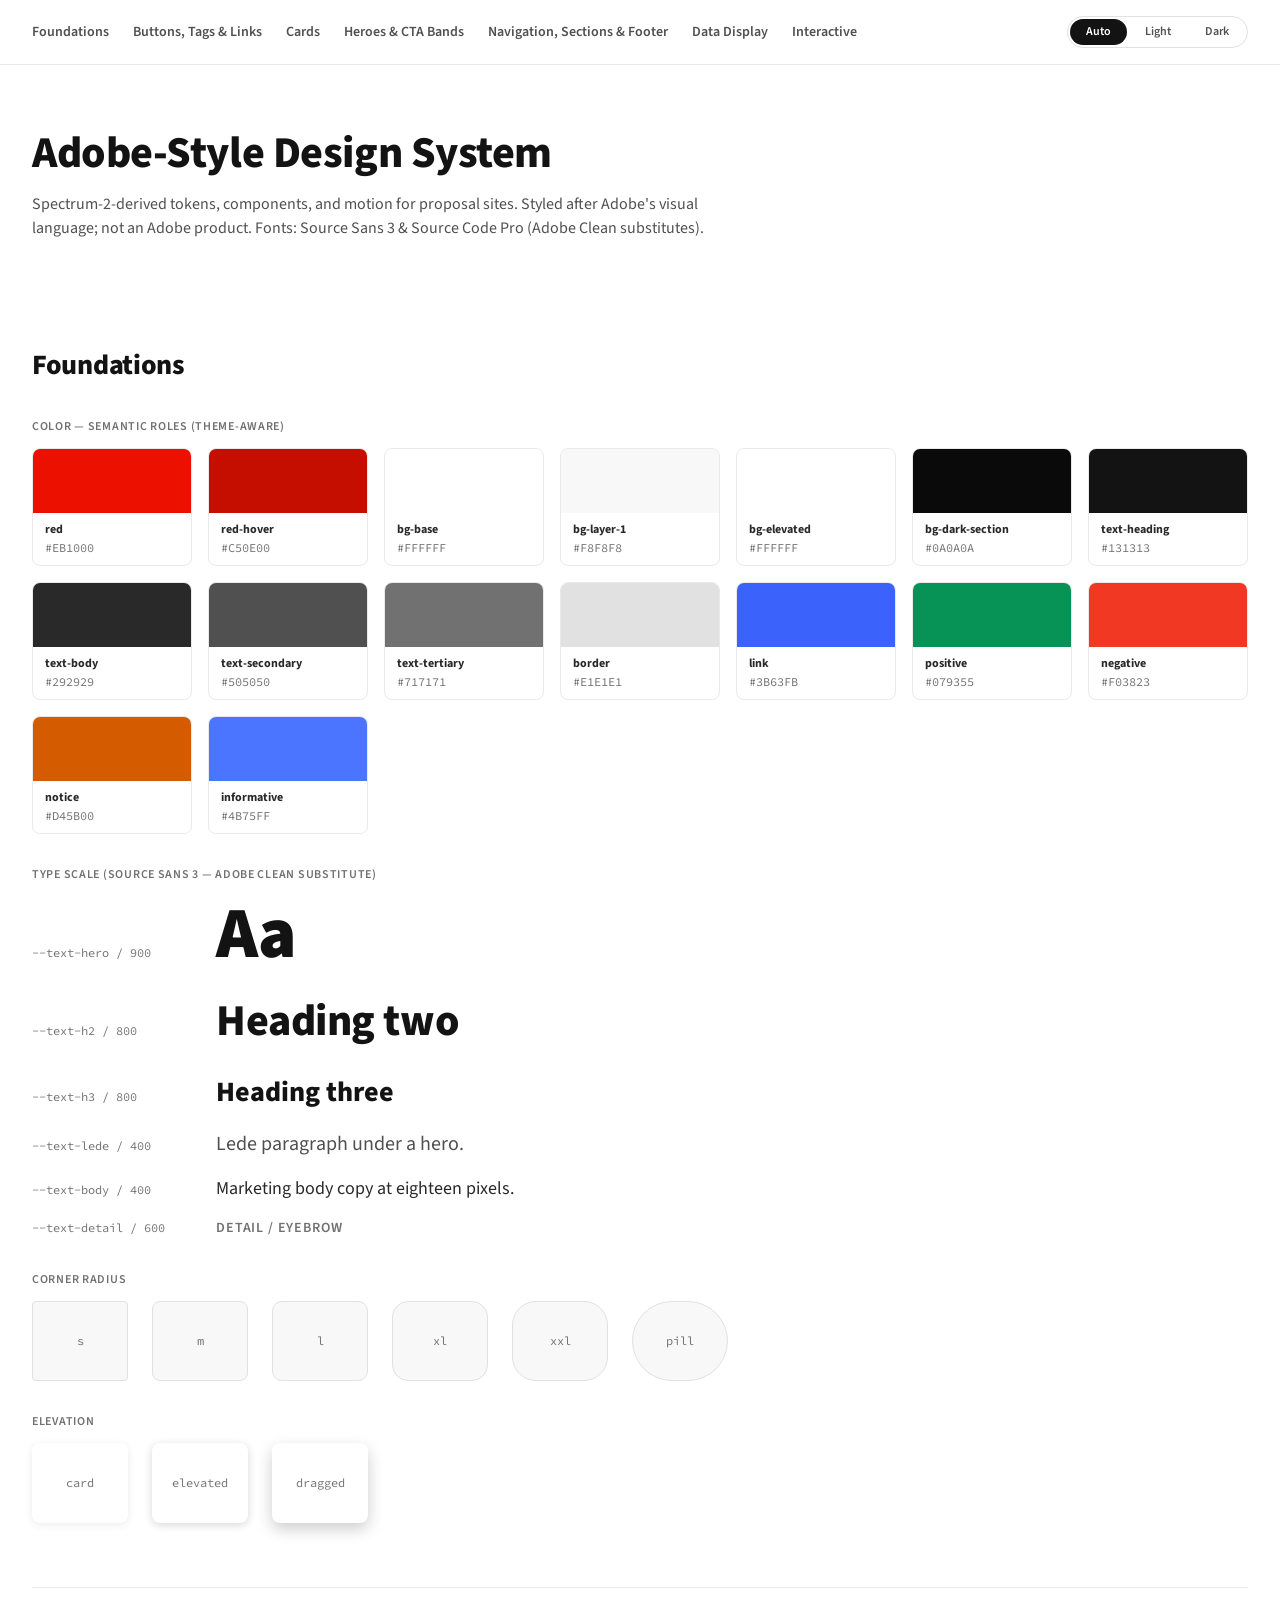
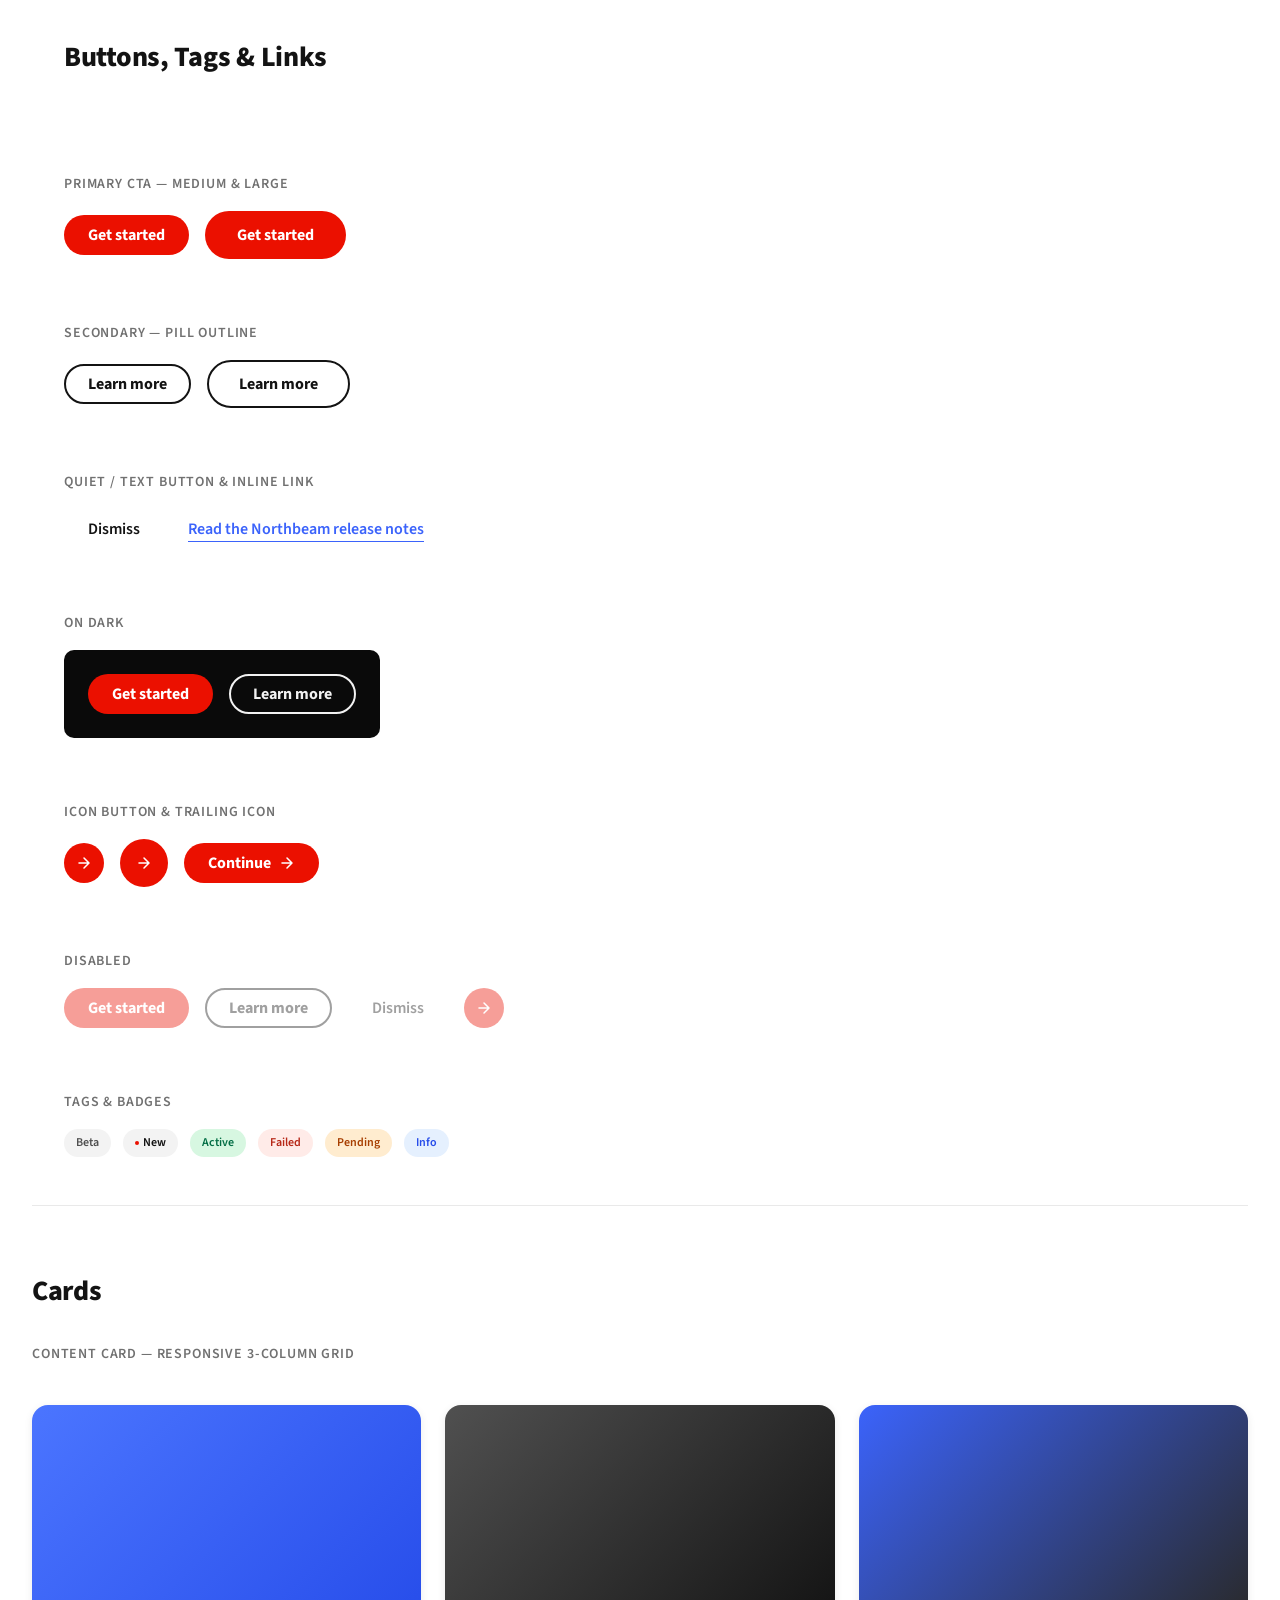
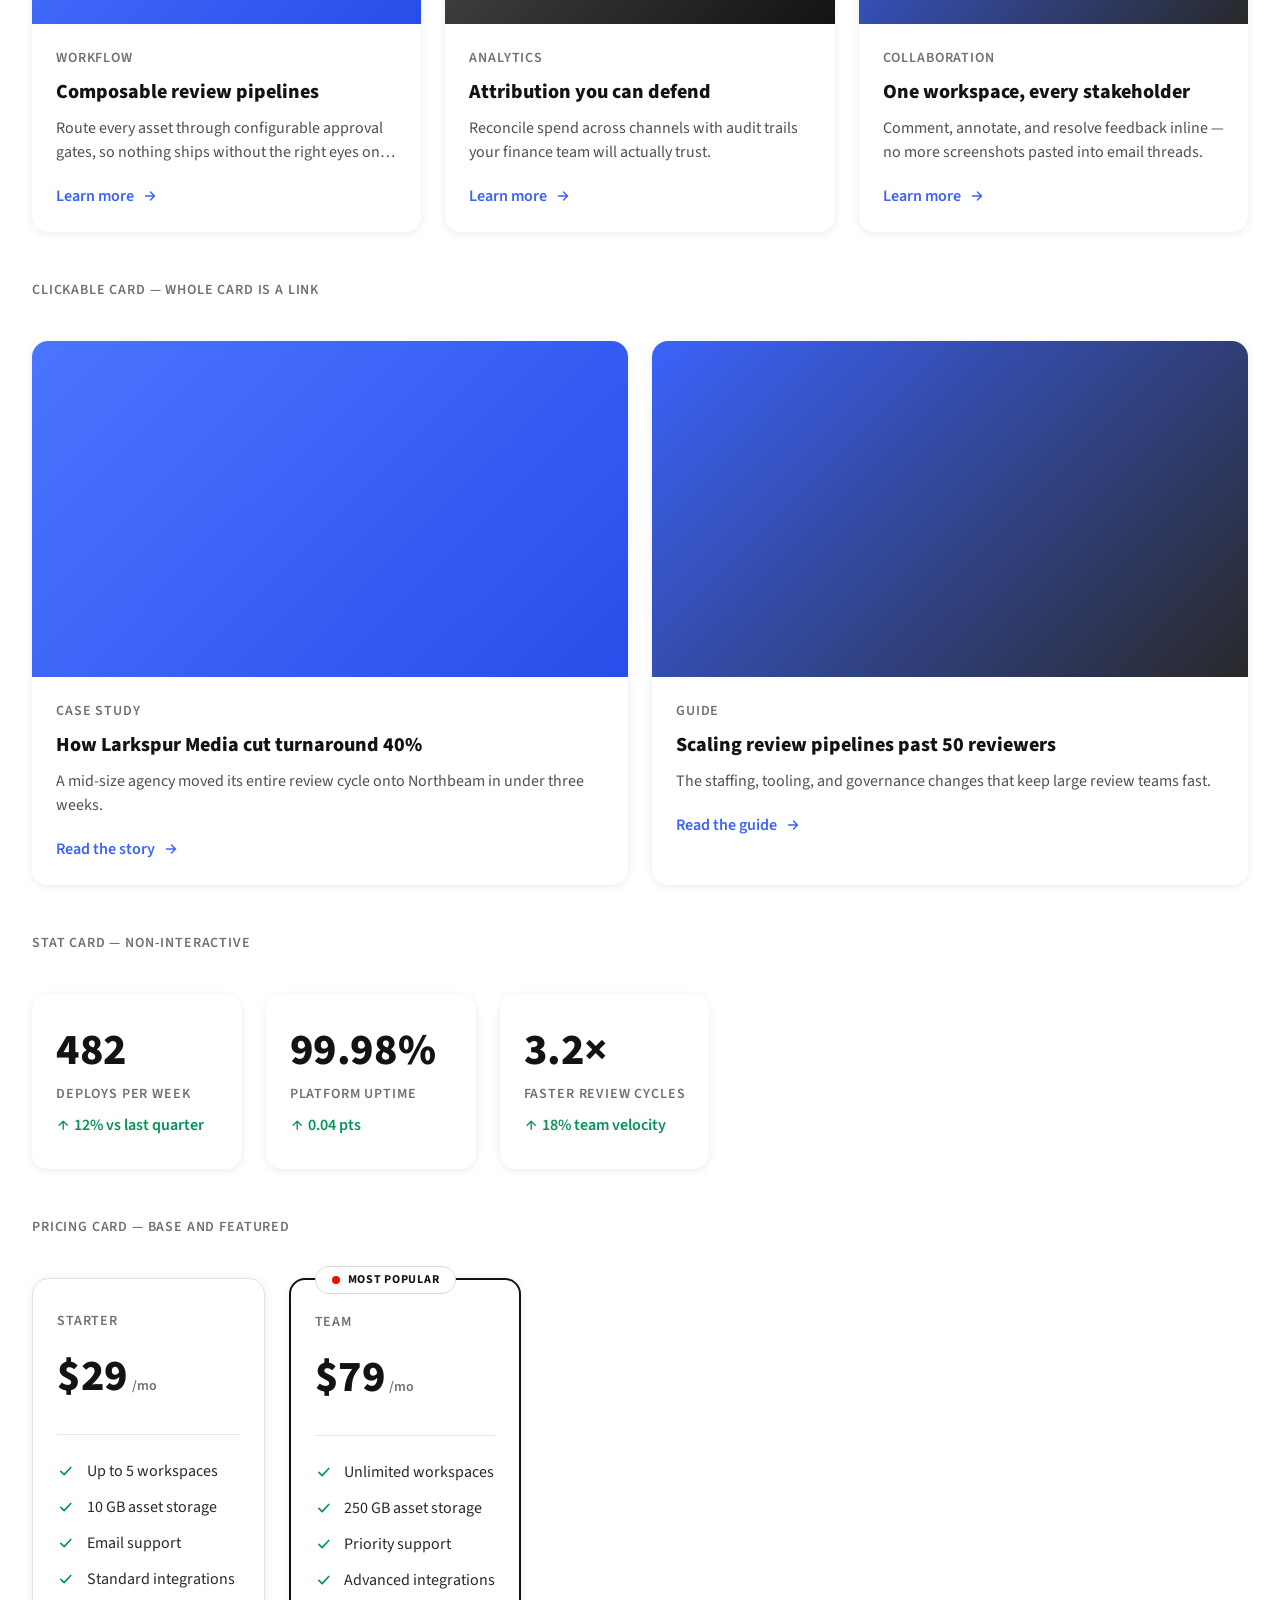
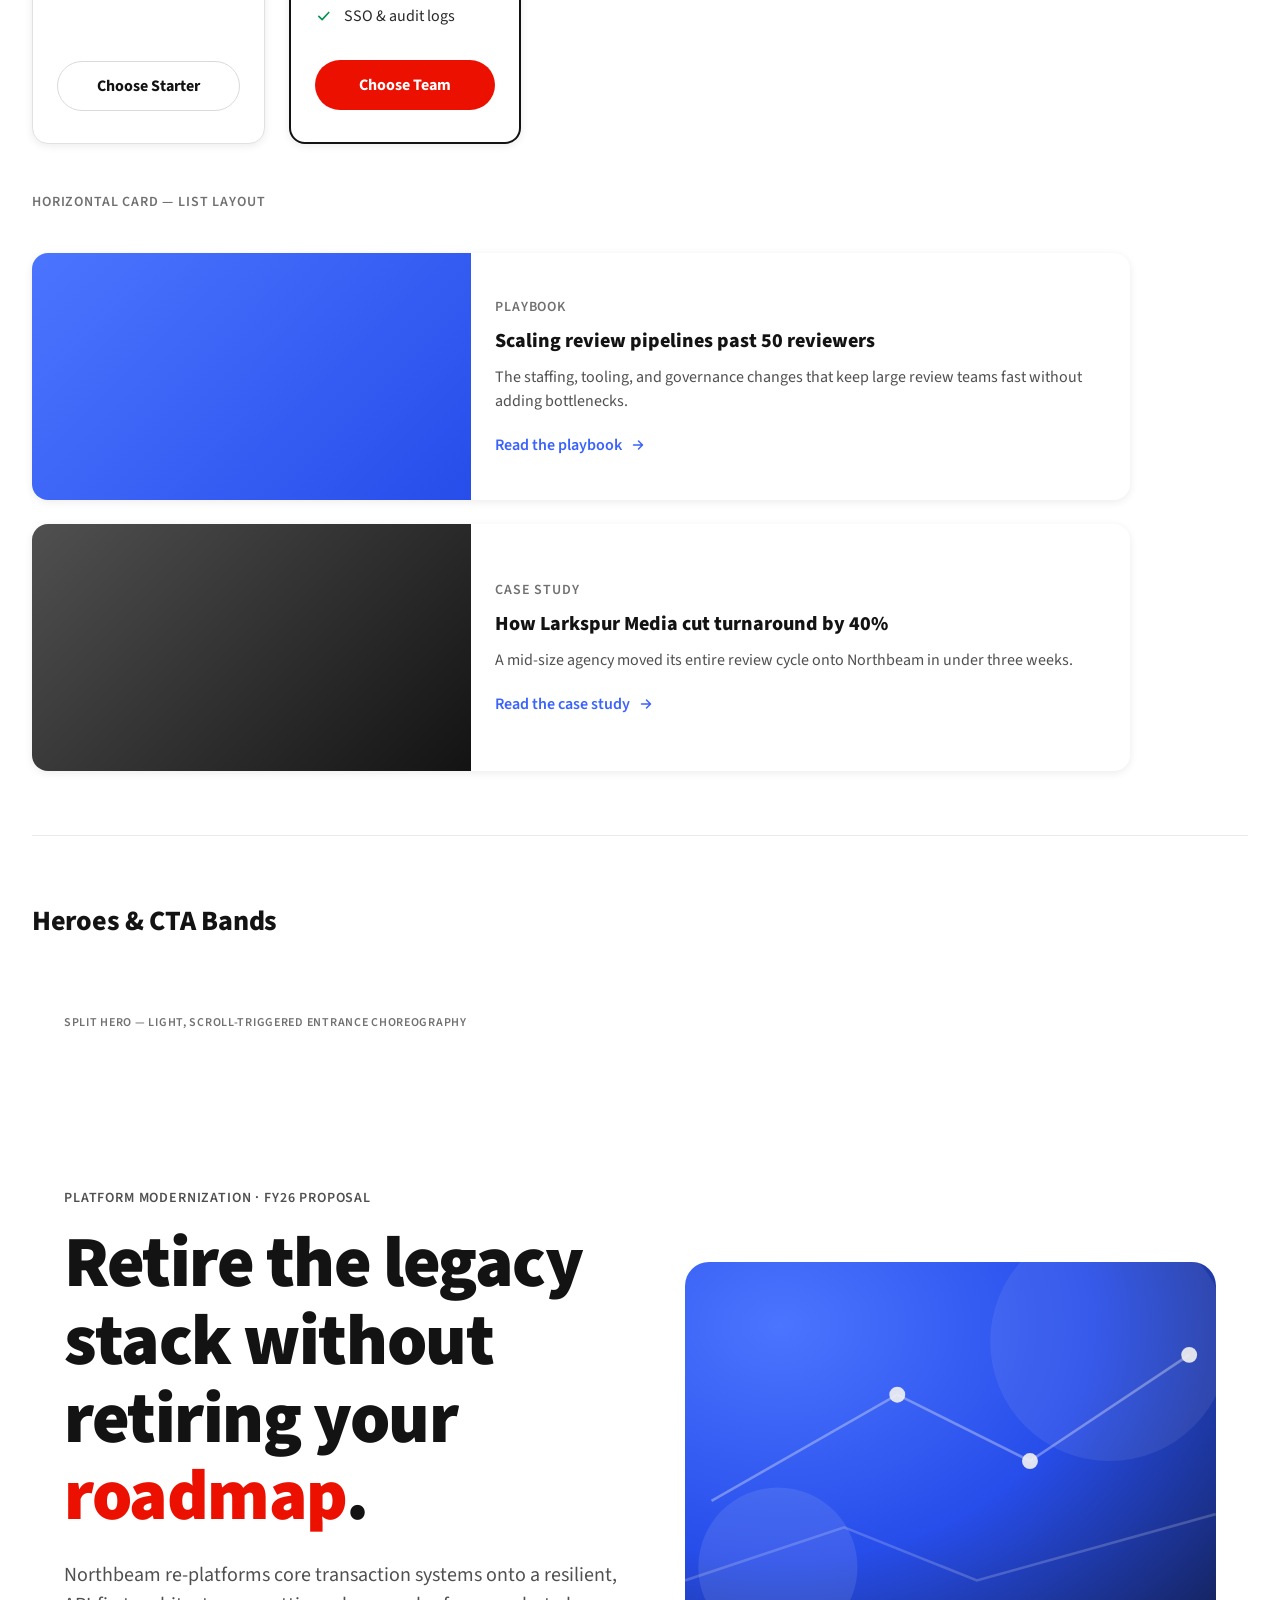
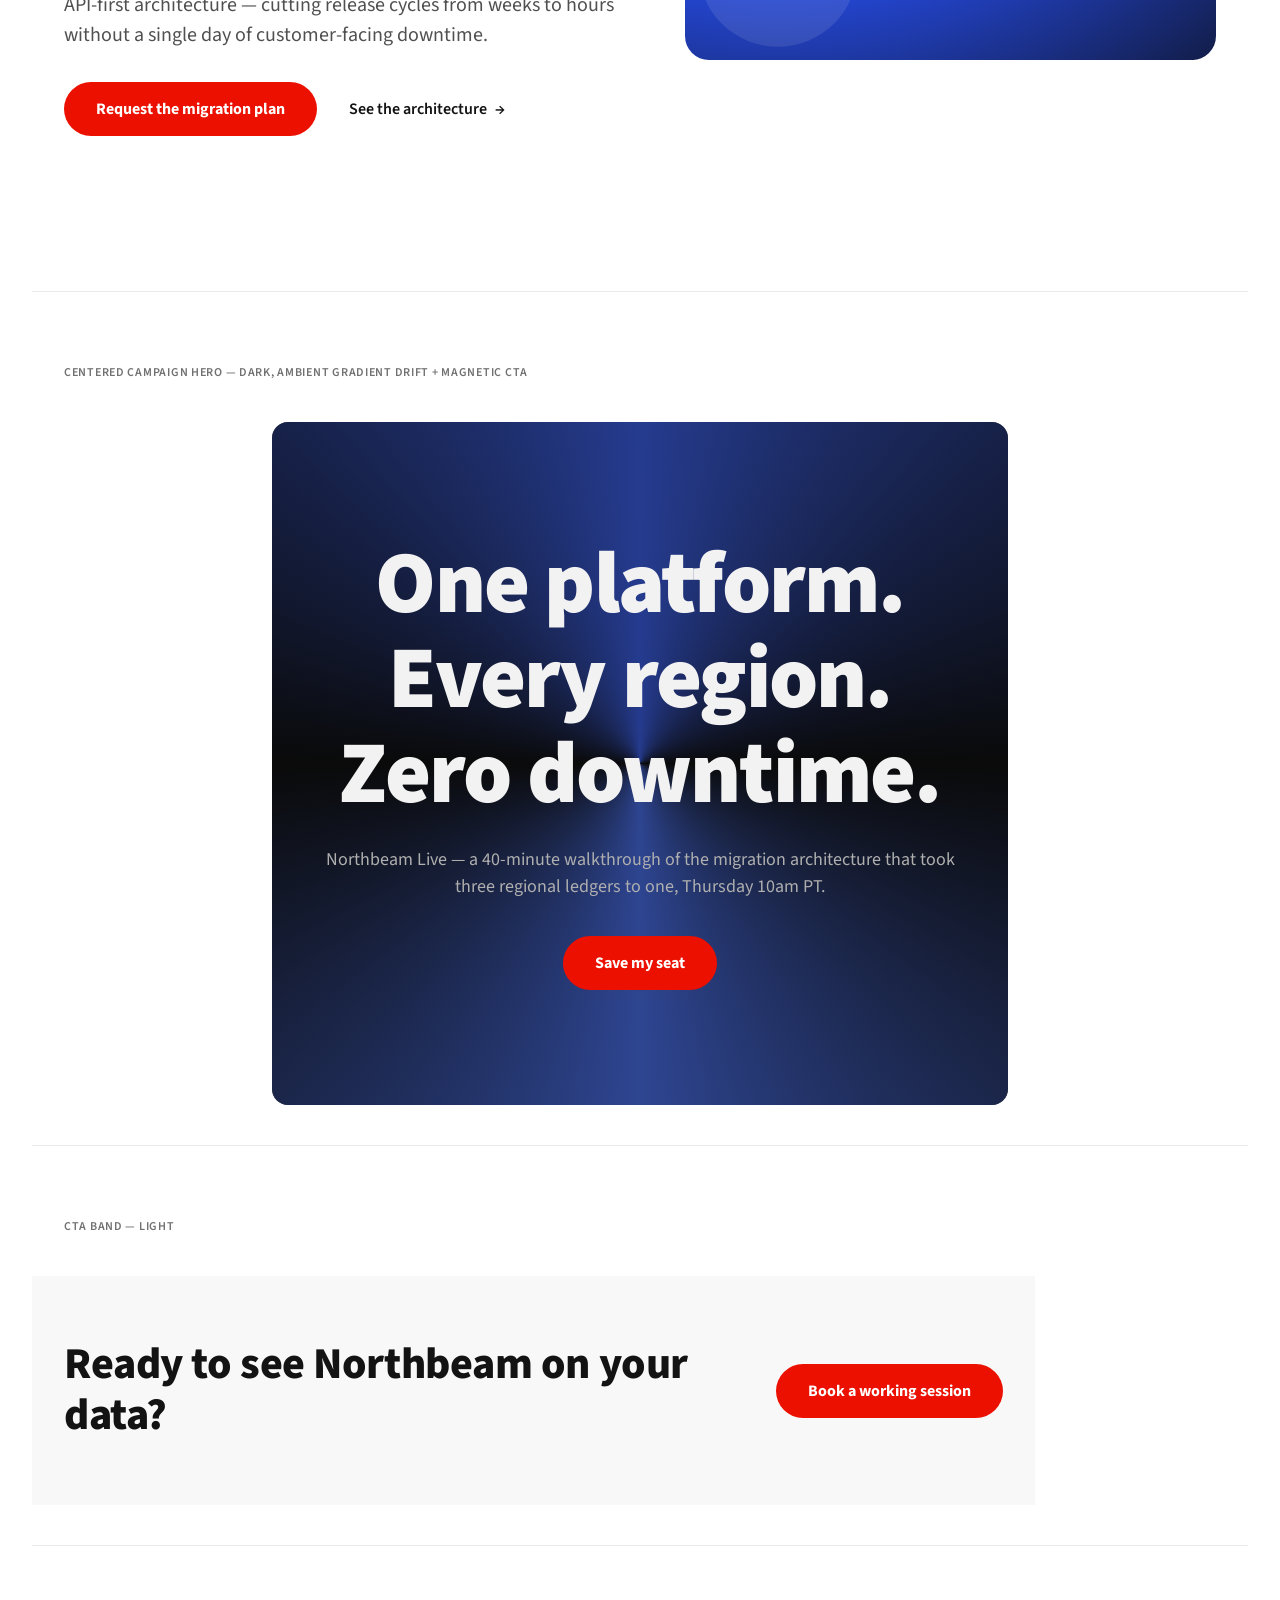
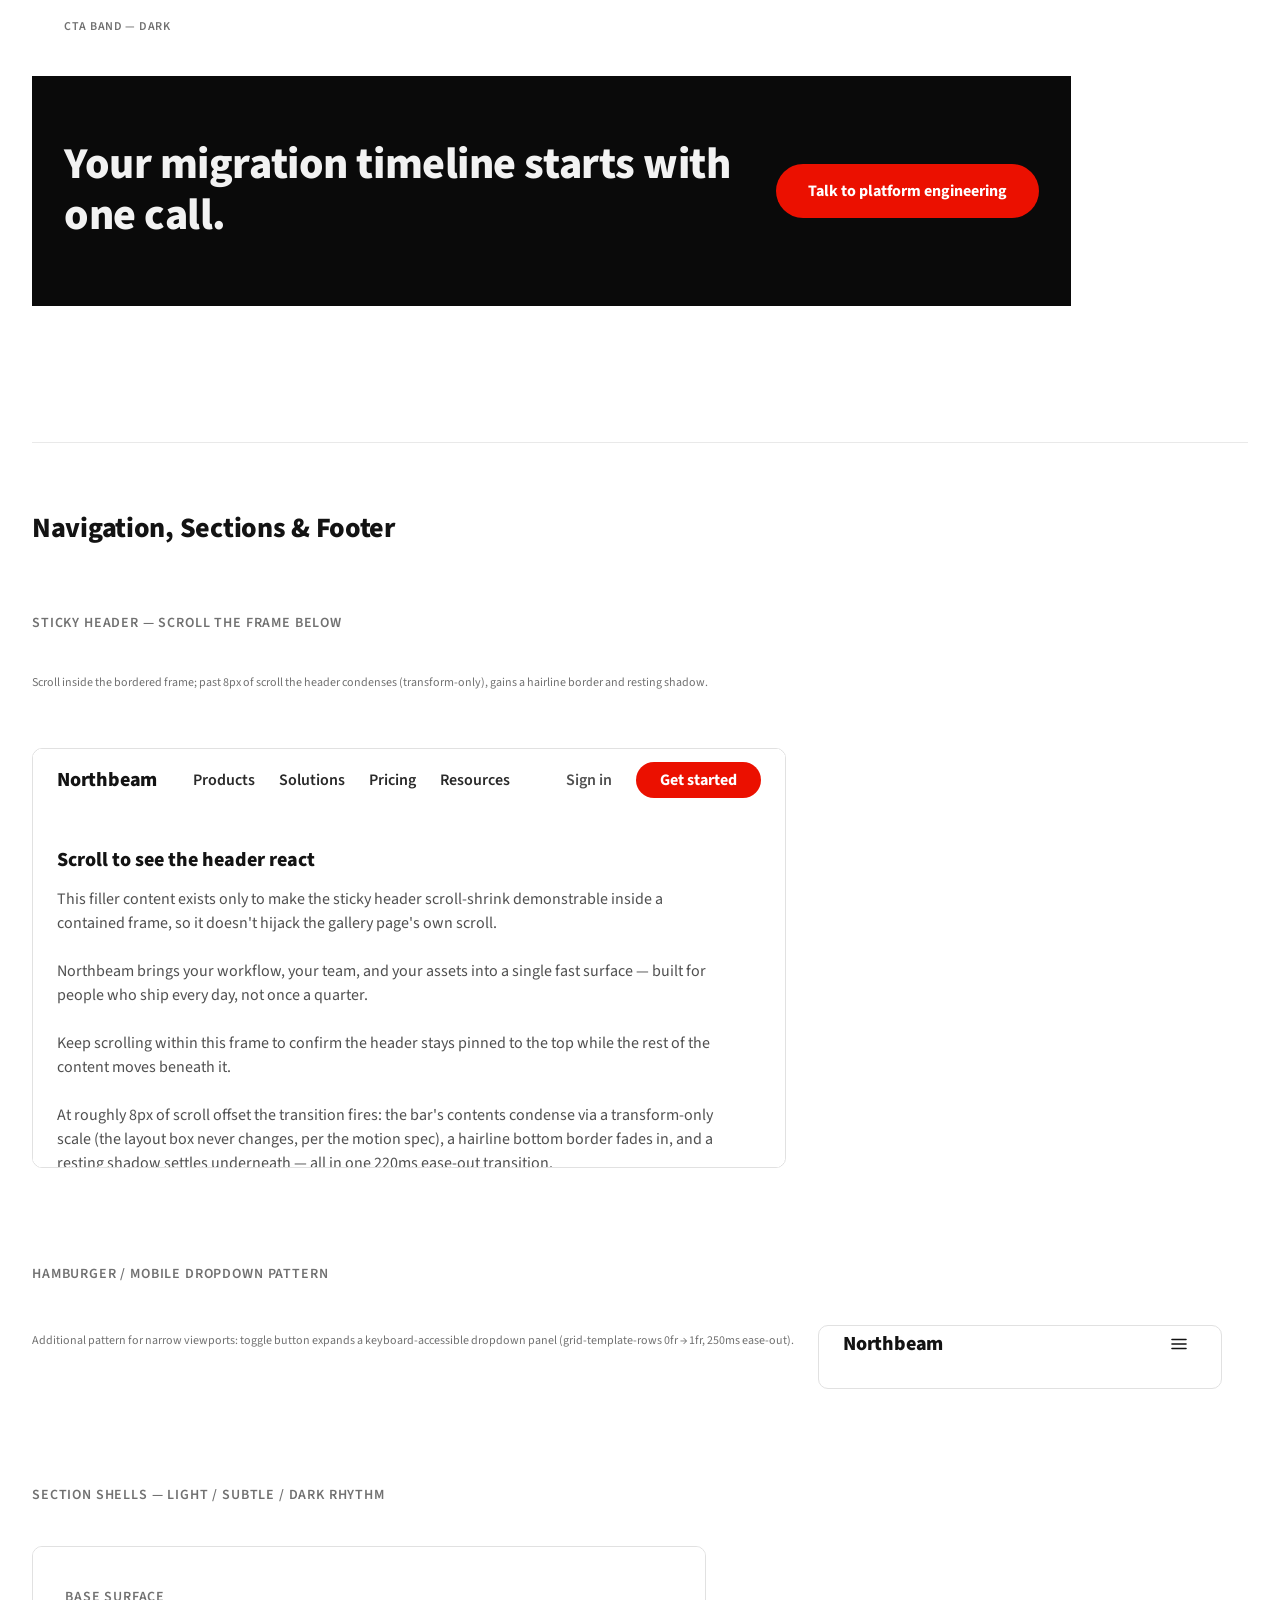
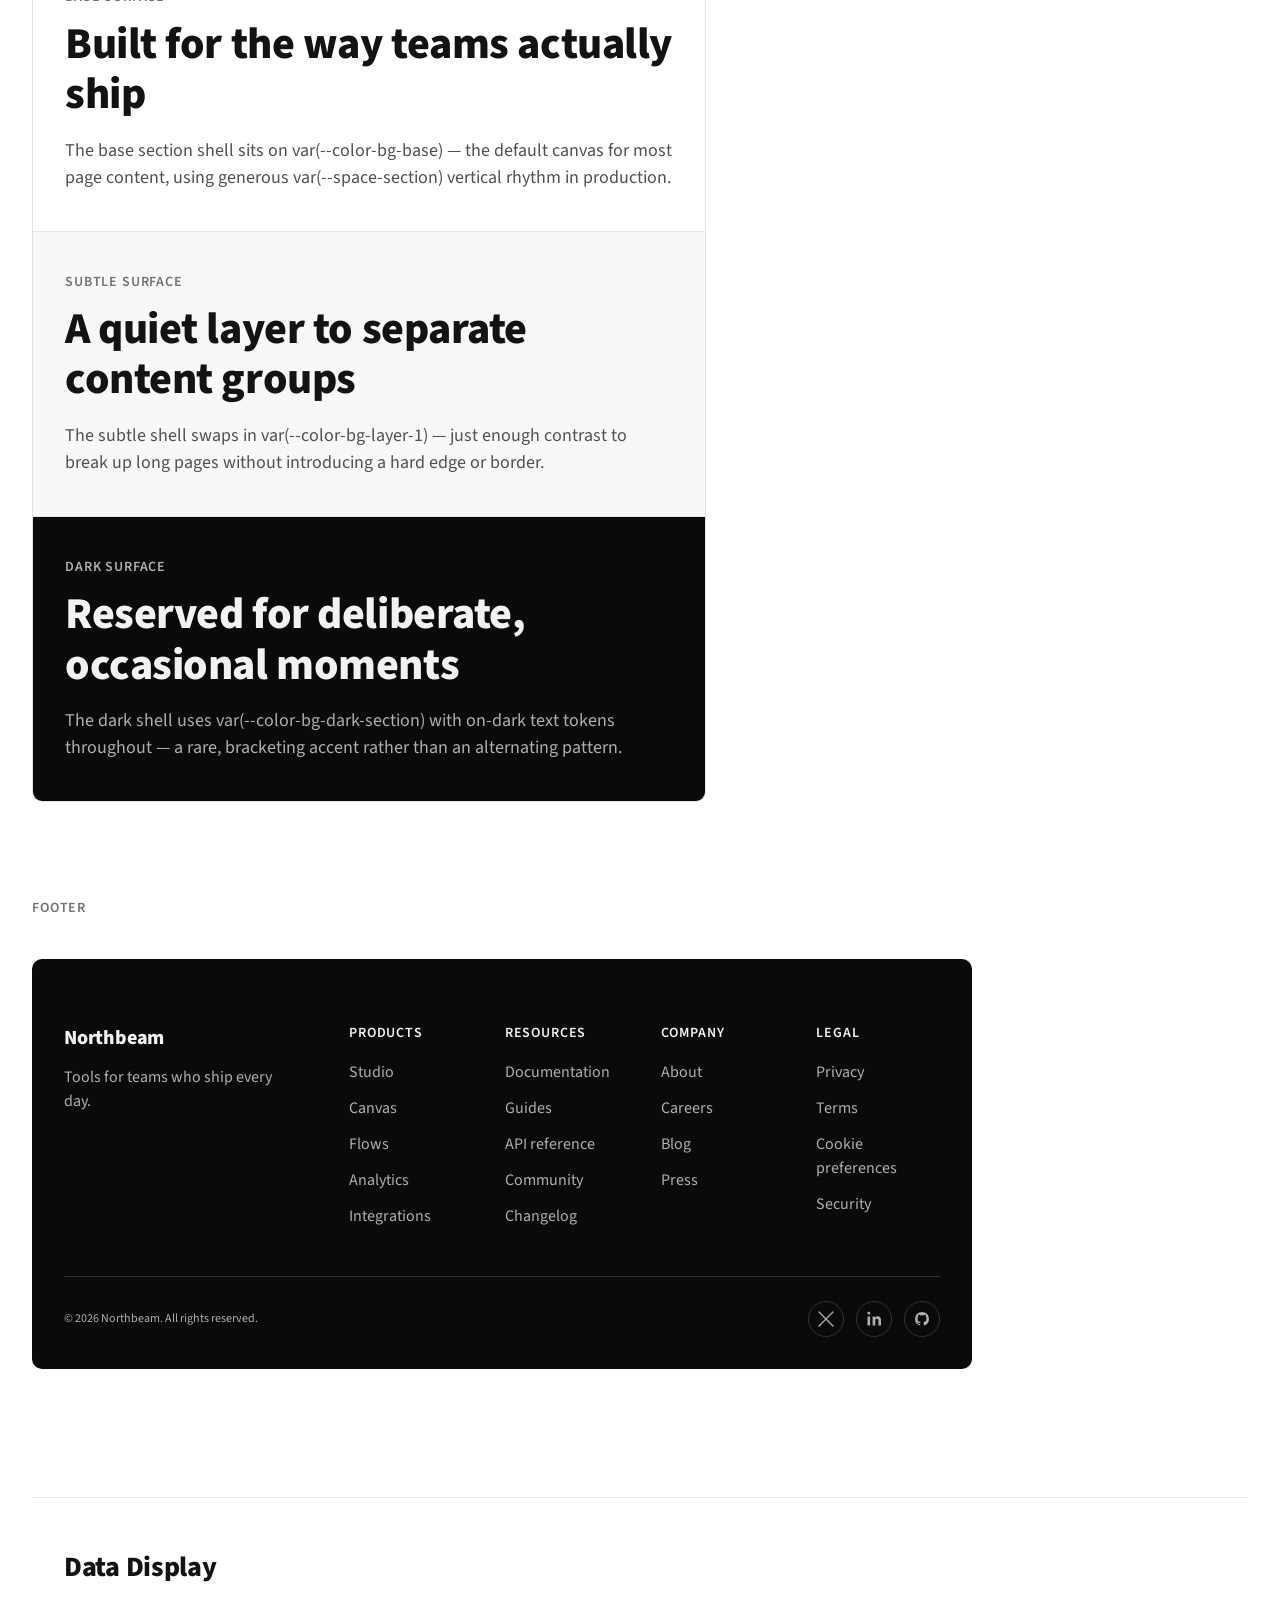
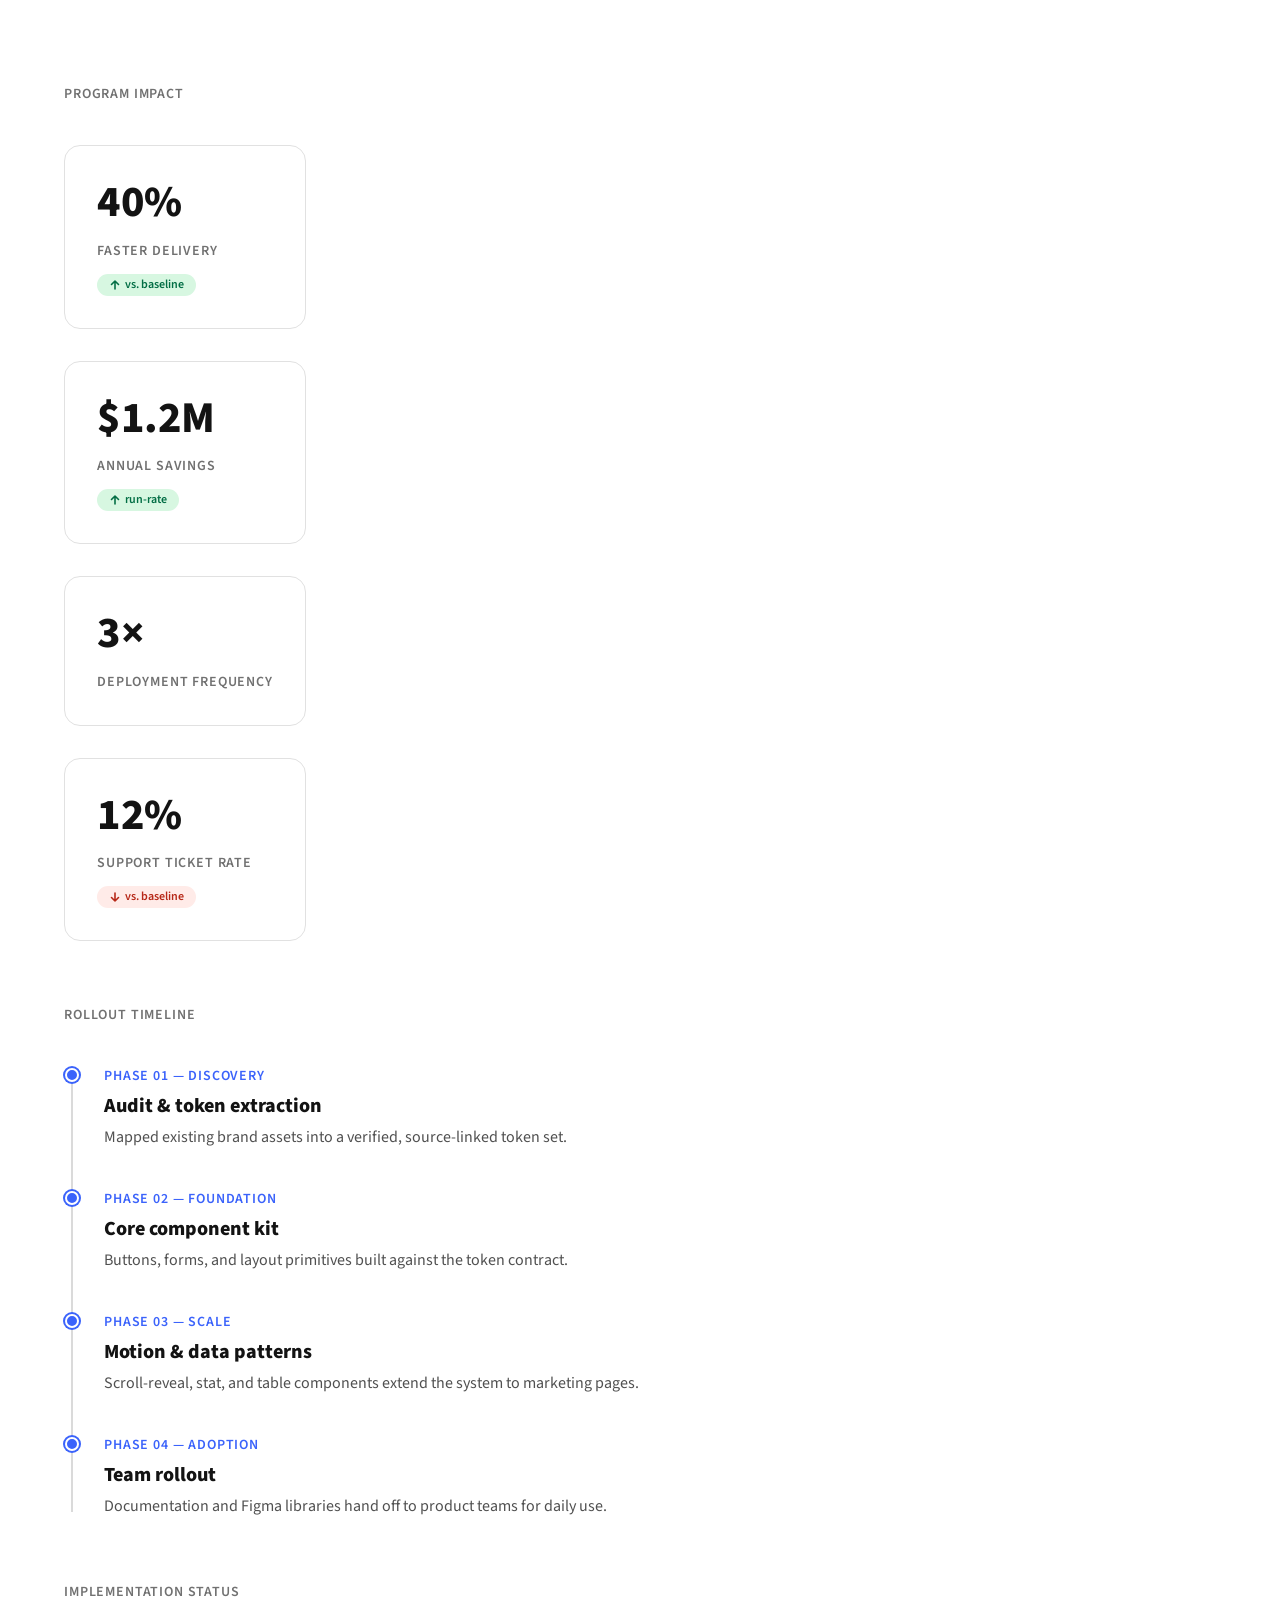
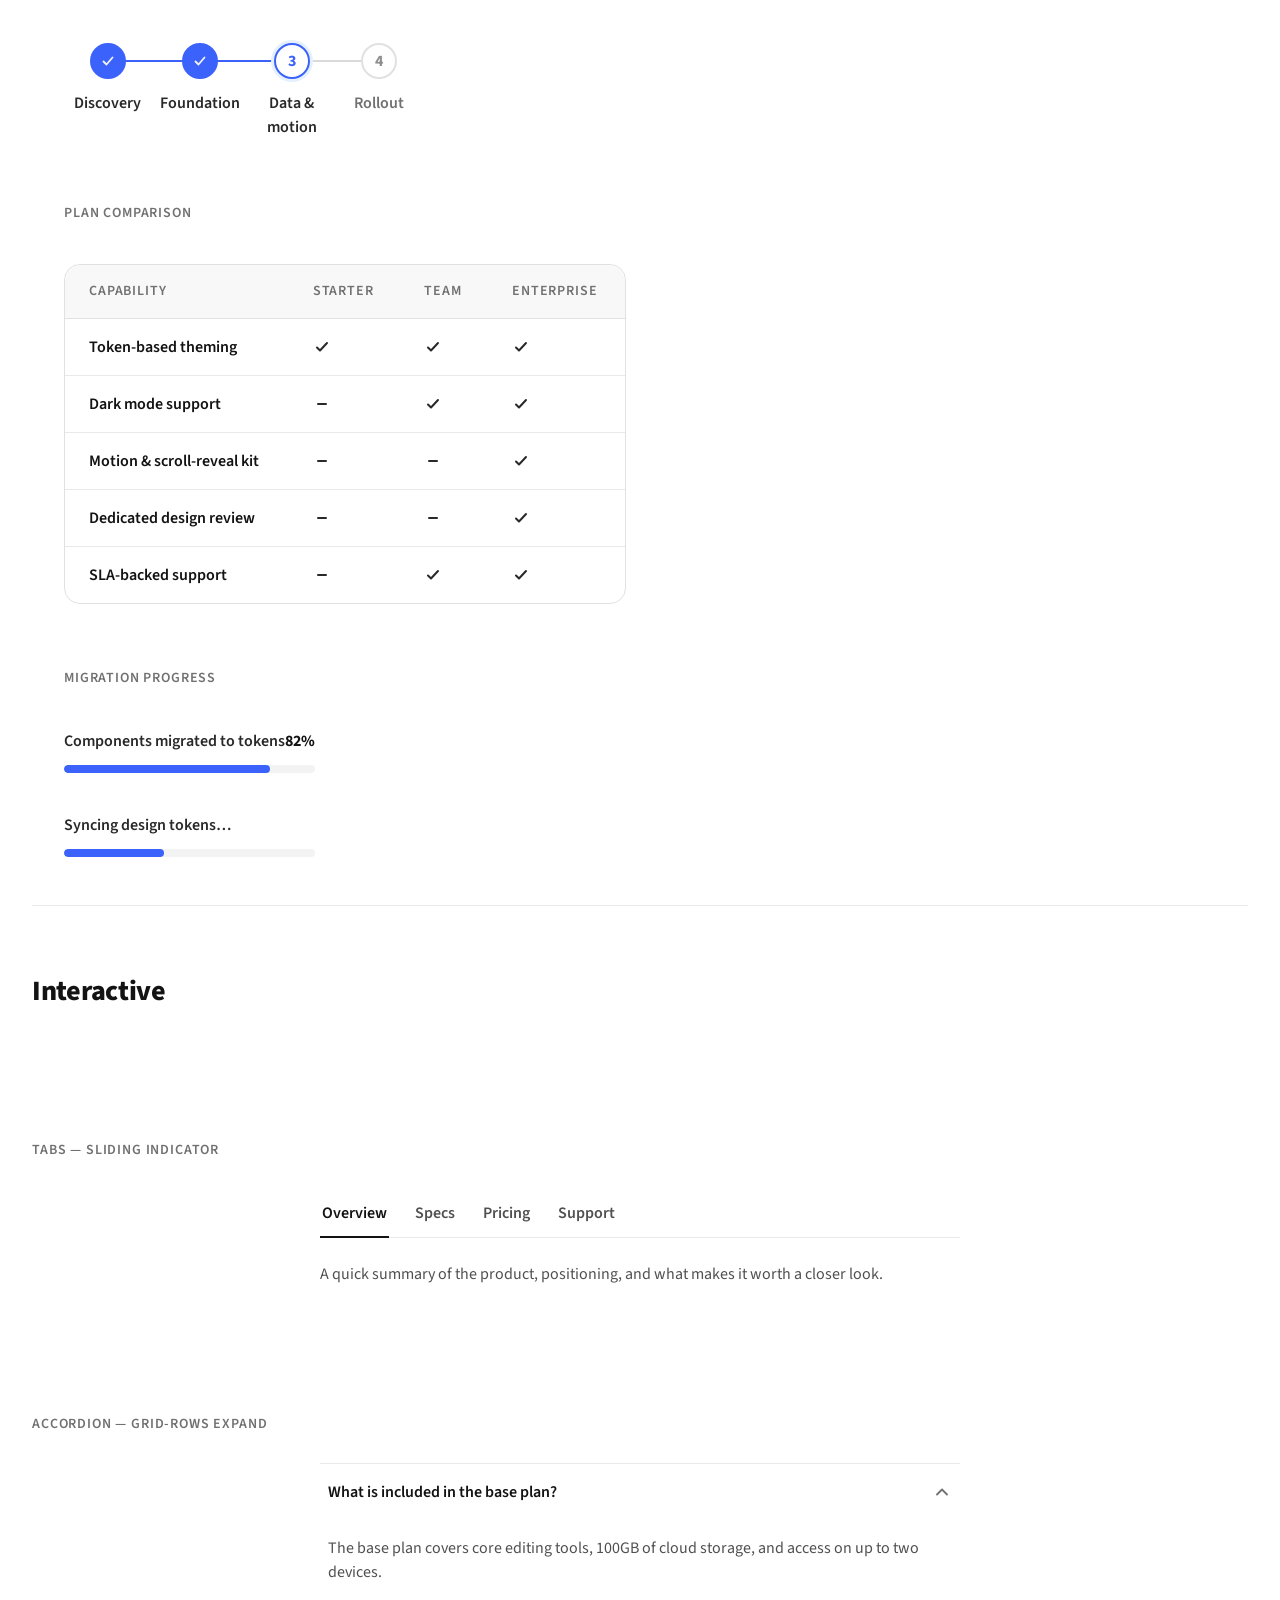
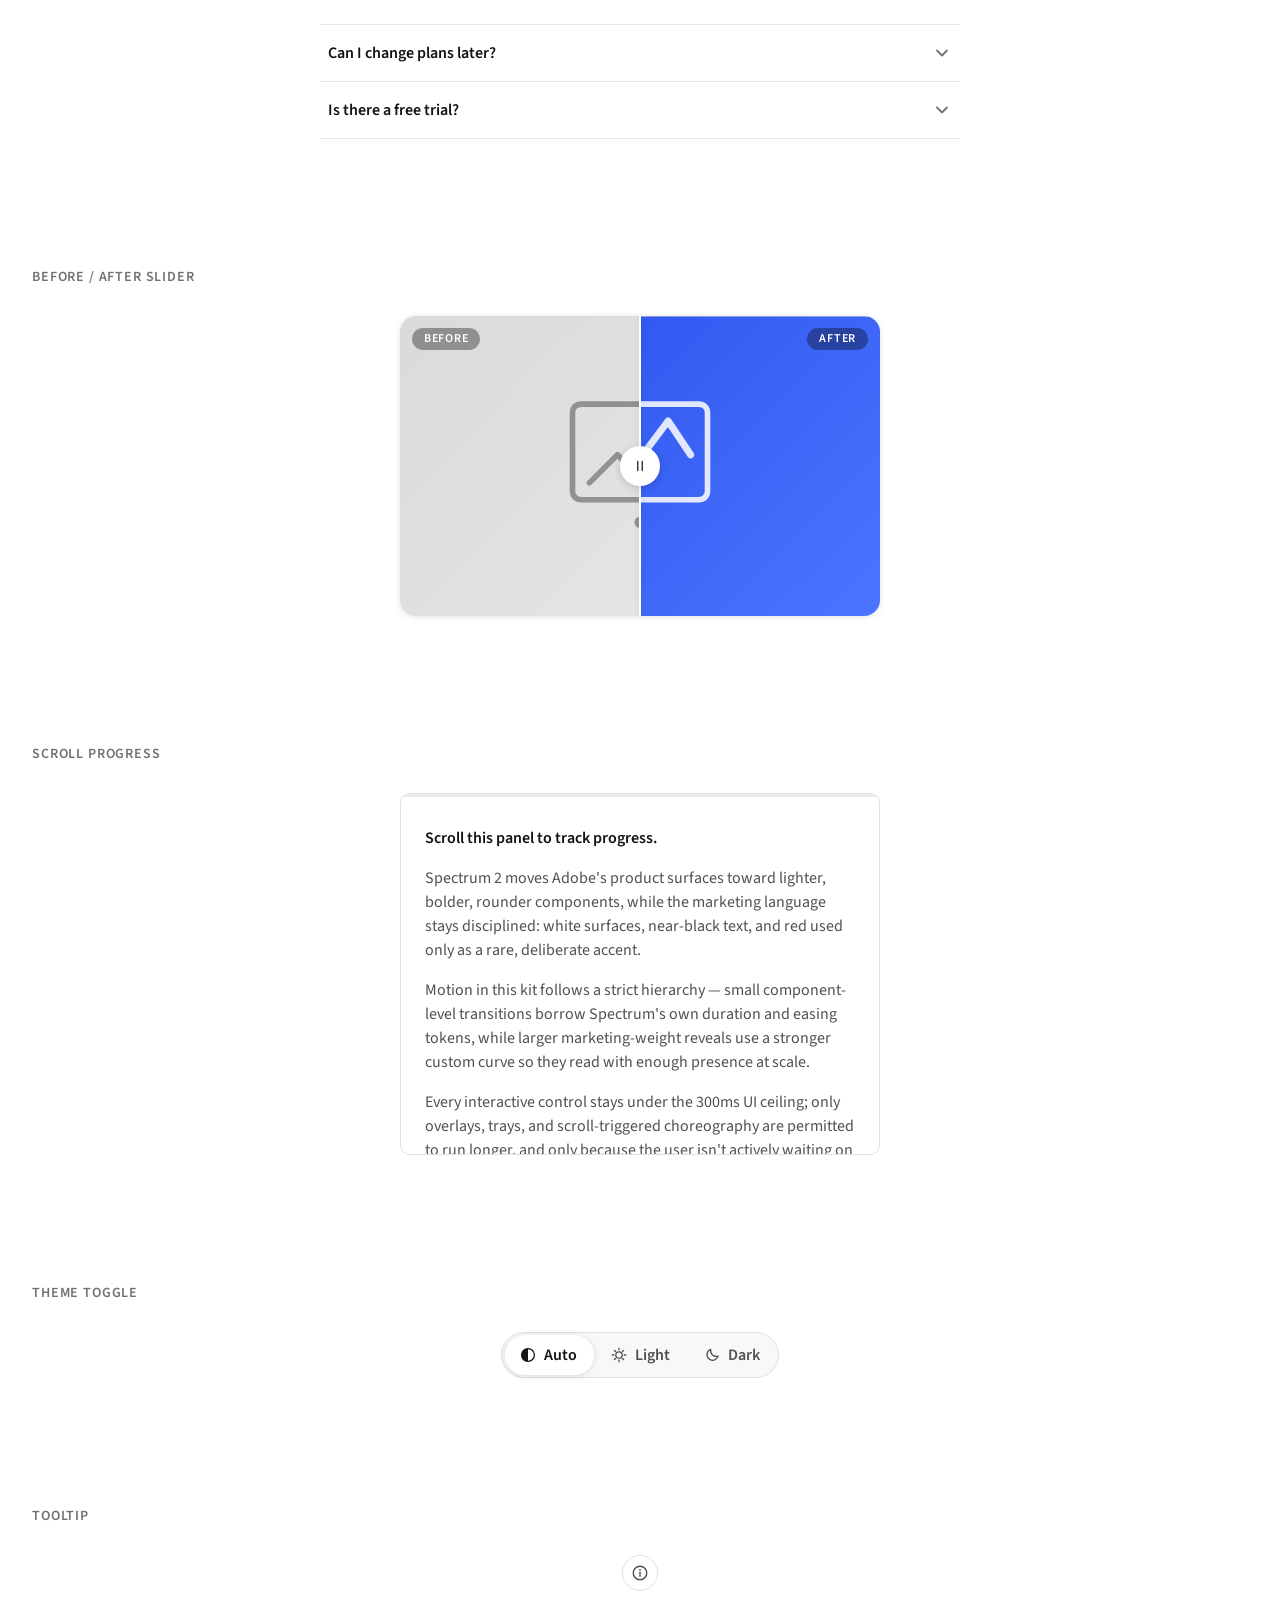
==== commit bbb869c0: "adobe-proposal: apply design-review findings - AA contrast: new *-on-subtle text tokens (Spectrum -1" ====
--- a/adobe-proposal/design-system/index.html
+++ b/adobe-proposal/design-system/index.html
@@ -75,6 +75,11 @@
   --color-negative-subtle-bg:    #FFEBE8;
   --color-notice-subtle-bg:      #FFECCF;
   --color-informative-subtle-bg: #E5F0FE;
+  /* Text ON subtle backgrounds — Spectrum -1000 step, ≥4.5:1 on the pair above */
+  --color-positive-on-subtle:    #036E45;
+  --color-negative-on-subtle:    #B72818;
+  --color-notice-on-subtle:      #A73E00;
+  --color-informative-on-subtle: #274DEA;
 
   /* ---- Surfaces (Spectrum background layers) --------------------------- */
   --color-bg-base:     var(--gray-25);
@@ -237,6 +242,10 @@
   --color-negative-subtle-bg:    #571107;
   --color-notice-subtle-bg:      #501B00;
   --color-informative-subtle-bg: #0C2175;
+  --color-positive-on-subtle:    #0EAF62;
+  --color-negative-on-subtle:    #FF6756;
+  --color-notice-on-subtle:      #F37500;
+  --color-informative-on-subtle: #6995FE;
 
   --color-bg-elevated: #222222;
   --color-bg-dark-section: #060606;
@@ -269,6 +278,10 @@
     --color-negative-subtle-bg:    #571107;
     --color-notice-subtle-bg:      #501B00;
     --color-informative-subtle-bg: #0C2175;
+    --color-positive-on-subtle:    #0EAF62;
+    --color-negative-on-subtle:    #FF6756;
+    --color-notice-on-subtle:      #F37500;
+    --color-informative-on-subtle: #6995FE;
 
     --color-bg-elevated: #222222;
     --color-bg-dark-section: #060606;
@@ -728,19 +741,19 @@
   }
   .adb-tag-positive {
     background: var(--color-positive-subtle-bg);
-    color: var(--color-positive);
+    color: var(--color-positive-on-subtle);
   }
   .adb-tag-negative {
     background: var(--color-negative-subtle-bg);
-    color: var(--color-negative);
+    color: var(--color-negative-on-subtle);
   }
   .adb-tag-notice {
     background: var(--color-notice-subtle-bg);
-    color: var(--color-notice);
+    color: var(--color-notice-on-subtle);
   }
   .adb-tag-informative {
     background: var(--color-informative-subtle-bg);
-    color: var(--color-informative);
+    color: var(--color-informative-on-subtle);
   }
   .adb-tag-group {
     display: flex;
@@ -1804,9 +1817,9 @@
   <div class="adb-hero adb-hero--split" data-hero-reveal>
     <div class="adb-hero__content">
       <p class="adb-hero__eyebrow adb-hero__reveal" style="--reveal-index:0">Platform Modernization &middot; FY26 Proposal</p>
-      <p class="adb-hero__heading adb-hero__reveal" style="--reveal-index:1">
+      <h3 class="adb-hero__heading adb-hero__reveal" style="--reveal-index:1">
         Retire the legacy stack without retiring your <span class="adb-hero__emphasis">roadmap</span>.
-      </p>
+      </h3>
       <p class="adb-hero__lede adb-hero__reveal" style="--reveal-index:2">
         Northbeam re-platforms core transaction systems onto a resilient, API-first
         architecture &mdash; cutting release cycles from weeks to hours without a single
@@ -1841,7 +1854,7 @@
   <div class="adb-hero adb-hero--dark">
     <div class="adb-hero__ambient" aria-hidden="true"></div>
     <div class="adb-hero__inner">
-      <p class="adb-hero__heading">One platform. Every region. Zero downtime.</p>
+      <h3 class="adb-hero__heading">One platform. Every region. Zero downtime.</h3>
       <p class="adb-hero__lede">
         Northbeam Live &mdash; a 40-minute walkthrough of the migration architecture
         that took three regional ledgers to one, Thursday 10am PT.
@@ -1855,7 +1868,7 @@
   <p class="ds-label">CTA band — light</p>
   <div class="adb-ctaband">
     <div class="adb-ctaband__inner">
-      <p class="adb-ctaband__heading">Ready to see Northbeam on your data?</p>
+      <h3 class="adb-ctaband__heading">Ready to see Northbeam on your data?</h3>
       <button type="button" class="adb-ctaband__cta">Book a working session</button>
     </div>
   </div>
@@ -1865,7 +1878,7 @@
   <p class="ds-label">CTA band — dark</p>
   <div class="adb-ctaband adb-ctaband--dark">
     <div class="adb-ctaband__inner">
-      <p class="adb-ctaband__heading">Your migration timeline starts with one call.</p>
+      <h3 class="adb-ctaband__heading">Your migration timeline starts with one call.</h3>
       <button type="button" class="adb-ctaband__cta">Talk to platform engineering</button>
     </div>
   </div>
@@ -2046,14 +2059,26 @@
     background: var(--color-bg-base);
     border-bottom: var(--space-25) solid transparent;
     box-shadow: none;
-    transition: height var(--motion-duration-400) var(--motion-ease-out),
-                border-color var(--motion-duration-400) var(--motion-ease-out),
+    /* Shrink is transform-only (motion.md bans height animation): the bar
+       keeps its 64px layout box; scrolled state condenses the contents. */
+    transition: border-color var(--motion-duration-400) var(--motion-ease-out),
                 box-shadow var(--motion-duration-400) var(--motion-ease-out);
   }
+  .adb-nav__brand,
+  .adb-nav__links,
+  .adb-nav__actions {
+    transition: transform var(--motion-duration-400) var(--motion-ease-out);
+    transform-origin: left center;
+  }
+  .adb-nav__actions { transform-origin: right center; }
   .adb-nav.is-scrolled {
-    height: 52px;
     border-bottom-color: var(--color-border);
     box-shadow: var(--shadow-resting);
+  }
+  .adb-nav.is-scrolled .adb-nav__brand,
+  .adb-nav.is-scrolled .adb-nav__links,
+  .adb-nav.is-scrolled .adb-nav__actions {
+    transform: scale(0.92);
   }
 
   .adb-nav__brand {
@@ -2450,7 +2475,7 @@
 
 <div class="ds-row">
   <p class="ds-label">Sticky header — scroll the frame below</p>
-  <p class="adb-nav-demo-hint">Scroll inside the bordered frame; past 8px of scroll the header shrinks 64px → 52px, gains a hairline border and resting shadow.</p>
+  <p class="adb-nav-demo-hint">Scroll inside the bordered frame; past 8px of scroll the header condenses (transform-only), gains a hairline border and resting shadow.</p>
   <div class="adb-nav-demo-frame" data-nav-scroll-frame>
     <header class="adb-nav" data-nav-header>
       <a class="adb-nav__brand adb-nav__wordmark" href="#">Northbeam</a>
@@ -2471,8 +2496,8 @@
       <p>This filler content exists only to make the sticky header scroll-shrink demonstrable inside a contained frame, so it doesn't hijack the gallery page's own scroll.</p>
       <p>Northbeam brings your workflow, your team, and your assets into a single fast surface — built for people who ship every day, not once a quarter.</p>
       <p>Keep scrolling within this frame to confirm the header stays pinned to the top while the rest of the content moves beneath it.</p>
-      <p>At roughly 8px of scroll offset the transition fires: height eases from 64px to 52px, a hairline bottom border fades in, and a resting shadow settles underneath — all in one 220ms ease-out transition.</p>
-      <p>Once you scroll back up past the threshold, the header returns to its resting 64px state on the same transition.</p>
+      <p>At roughly 8px of scroll offset the transition fires: the bar's contents condense via a transform-only scale (the layout box never changes, per the motion spec), a hairline bottom border fades in, and a resting shadow settles underneath — all in one 220ms ease-out transition.</p>
+      <p>Once you scroll back up past the threshold, the header returns to its resting state on the same transition.</p>
       <p>End of filler content.</p>
     </div>
   </div>
@@ -2722,12 +2747,12 @@
   .adb-stat__delta svg { width: 12px; height: 12px; flex: none; }
 
   .adb-stat__delta--up {
-    color: var(--color-positive);
+    color: var(--color-positive-on-subtle);
     background: var(--color-positive-subtle-bg);
   }
 
   .adb-stat__delta--down {
-    color: var(--color-negative);
+    color: var(--color-negative-on-subtle);
     background: var(--color-negative-subtle-bg);
   }
 
@@ -3199,19 +3224,20 @@
   <div class="adb-progress-group">
     <div class="adb-progress" data-progress data-target="82">
       <div class="adb-progress__head">
-        <span class="adb-progress__name">Components migrated to tokens</span>
-        <span class="adb-progress__pct" data-progress-pct>0%</span>
+        <span class="adb-progress__name" id="adb-progress-label-1">Components migrated to tokens</span>
+        <span class="adb-progress__pct" data-progress-pct aria-hidden="true">0%</span>
       </div>
-      <div class="adb-progress__track">
+      <div class="adb-progress__track" role="progressbar" aria-labelledby="adb-progress-label-1"
+           aria-valuemin="0" aria-valuemax="100" aria-valuenow="0" data-progress-track>
         <div class="adb-progress__fill" data-progress-fill></div>
       </div>
     </div>
 
     <div class="adb-progress adb-progress--indeterminate">
       <div class="adb-progress__head">
-        <span class="adb-progress__name">Syncing design tokens…</span>
+        <span class="adb-progress__name" id="adb-progress-label-2">Syncing design tokens…</span>
       </div>
-      <div class="adb-progress__track">
+      <div class="adb-progress__track" role="progressbar" aria-labelledby="adb-progress-label-2">
         <div class="adb-progress__fill"></div>
       </div>
     </div>
@@ -3226,7 +3252,12 @@
   var prefersReducedMotion = window.matchMedia('(prefers-reduced-motion: reduce)');
 
   /* ---- Count-up stats ---- */
-  var COUNT_DURATION = 1000;
+  var COUNT_DURATION = (function () {
+      var raw = getComputedStyle(document.documentElement).getPropertyValue('--motion-duration-loop').trim();
+      var n = parseFloat(raw);
+      if (raw.indexOf('ms') === -1 && raw.indexOf('s') !== -1) n *= 1000;
+      return isNaN(n) || n <= 0 ? 1000 : n;
+    })();
   function easeOutCubic(t) { return 1 - Math.pow(1 - t, 3); }
 
   function formatValue(el, current) {
@@ -3282,10 +3313,15 @@
     var target = parseFloat(progEl.getAttribute('data-target')) || 0;
     var fillEl = progEl.querySelector('[data-progress-fill]');
     var pctEl = progEl.querySelector('[data-progress-pct]');
+    var trackEl = progEl.querySelector('[data-progress-track]');
+    function setNow(v) {
+      if (trackEl) trackEl.setAttribute('aria-valuenow', String(v));
+    }
     if (fillEl) fillEl.style.width = target + '%';
-    if (!pctEl) return;
+    if (!pctEl) { setNow(target); return; }
     if (prefersReducedMotion.matches) {
       pctEl.textContent = target + '%';
+      setNow(target);
       return;
     }
     var duration = readScrollRevealMs();
@@ -3297,7 +3333,7 @@
       var eased = easeOutCubic(t);
       pctEl.textContent = Math.round(target * eased) + '%';
       if (t < 1) requestAnimationFrame(tick);
-      else pctEl.textContent = target + '%';
+      else { pctEl.textContent = target + '%'; setNow(target); }
     }
     requestAnimationFrame(tick);
   }
@@ -4026,6 +4062,21 @@
     var stored = 'auto';
     try { stored = localStorage.getItem(STORAGE_KEY) || 'auto'; } catch (err) { /* storage unavailable */ }
     requestAnimationFrame(function () { setActive(stored, false); });
+
+    // Stay in sync when something else (e.g. a page-level toggle) changes the
+    // theme: re-derive state from storage on any data-theme mutation. UI-only
+    // update — no re-apply, no persist — so the two widgets can't loop.
+    function syncFromDom() {
+      var current = 'auto';
+      try { current = localStorage.getItem(STORAGE_KEY) || 'auto'; } catch (err) { /* storage unavailable */ }
+      if (current !== 'light' && current !== 'dark') current = 'auto';
+      options.forEach(function (opt) {
+        var isActive = opt.getAttribute('data-theme-value') === current;
+        opt.setAttribute('aria-pressed', isActive ? 'true' : 'false');
+        if (isActive) moveThemeIndicator(opt);
+      });
+    }
+    new MutationObserver(syncFromDom).observe(document.documentElement, { attributes: true, attributeFilter: ['data-theme'] });
   }
 
   /* ---- Tooltip ---- */
@@ -4097,8 +4148,17 @@
       });
     });
   }
+  function syncButtons() {
+    var stored = null;
+    try { stored = localStorage.getItem(KEY); } catch (err) { /* storage unavailable */ }
+    var mode = (stored === 'light' || stored === 'dark') ? stored : 'auto';
+    document.querySelectorAll('.g-theme button').forEach(function (b) {
+      b.setAttribute('aria-pressed', String(b.dataset.mode === mode));
+    });
+  }
   renderSwatches();
-  new MutationObserver(renderSwatches).observe(root, { attributes: true, attributeFilter: ['data-theme'] });
+  new MutationObserver(function () { renderSwatches(); syncButtons(); })
+    .observe(root, { attributes: true, attributeFilter: ['data-theme'] });
   if (window.matchMedia) {
     window.matchMedia('(prefers-color-scheme: dark)').addEventListener('change', renderSwatches);
   }
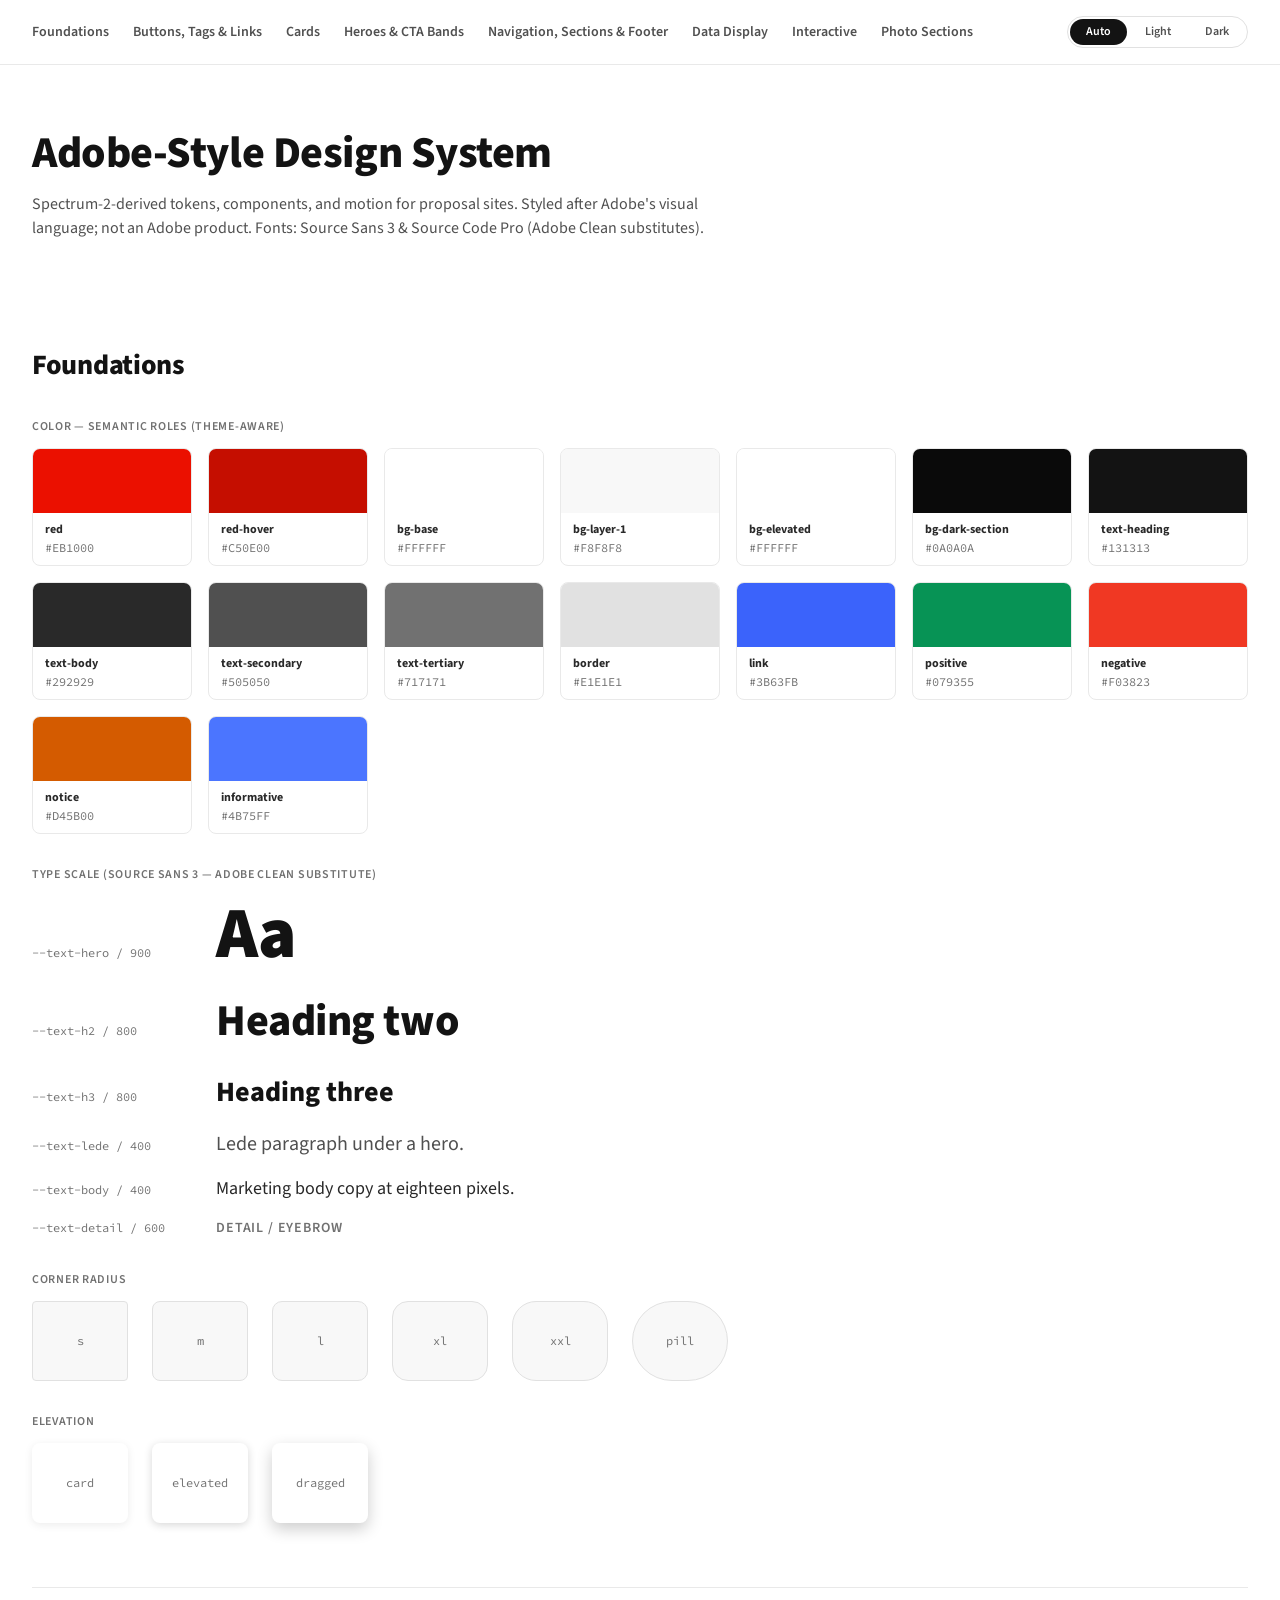
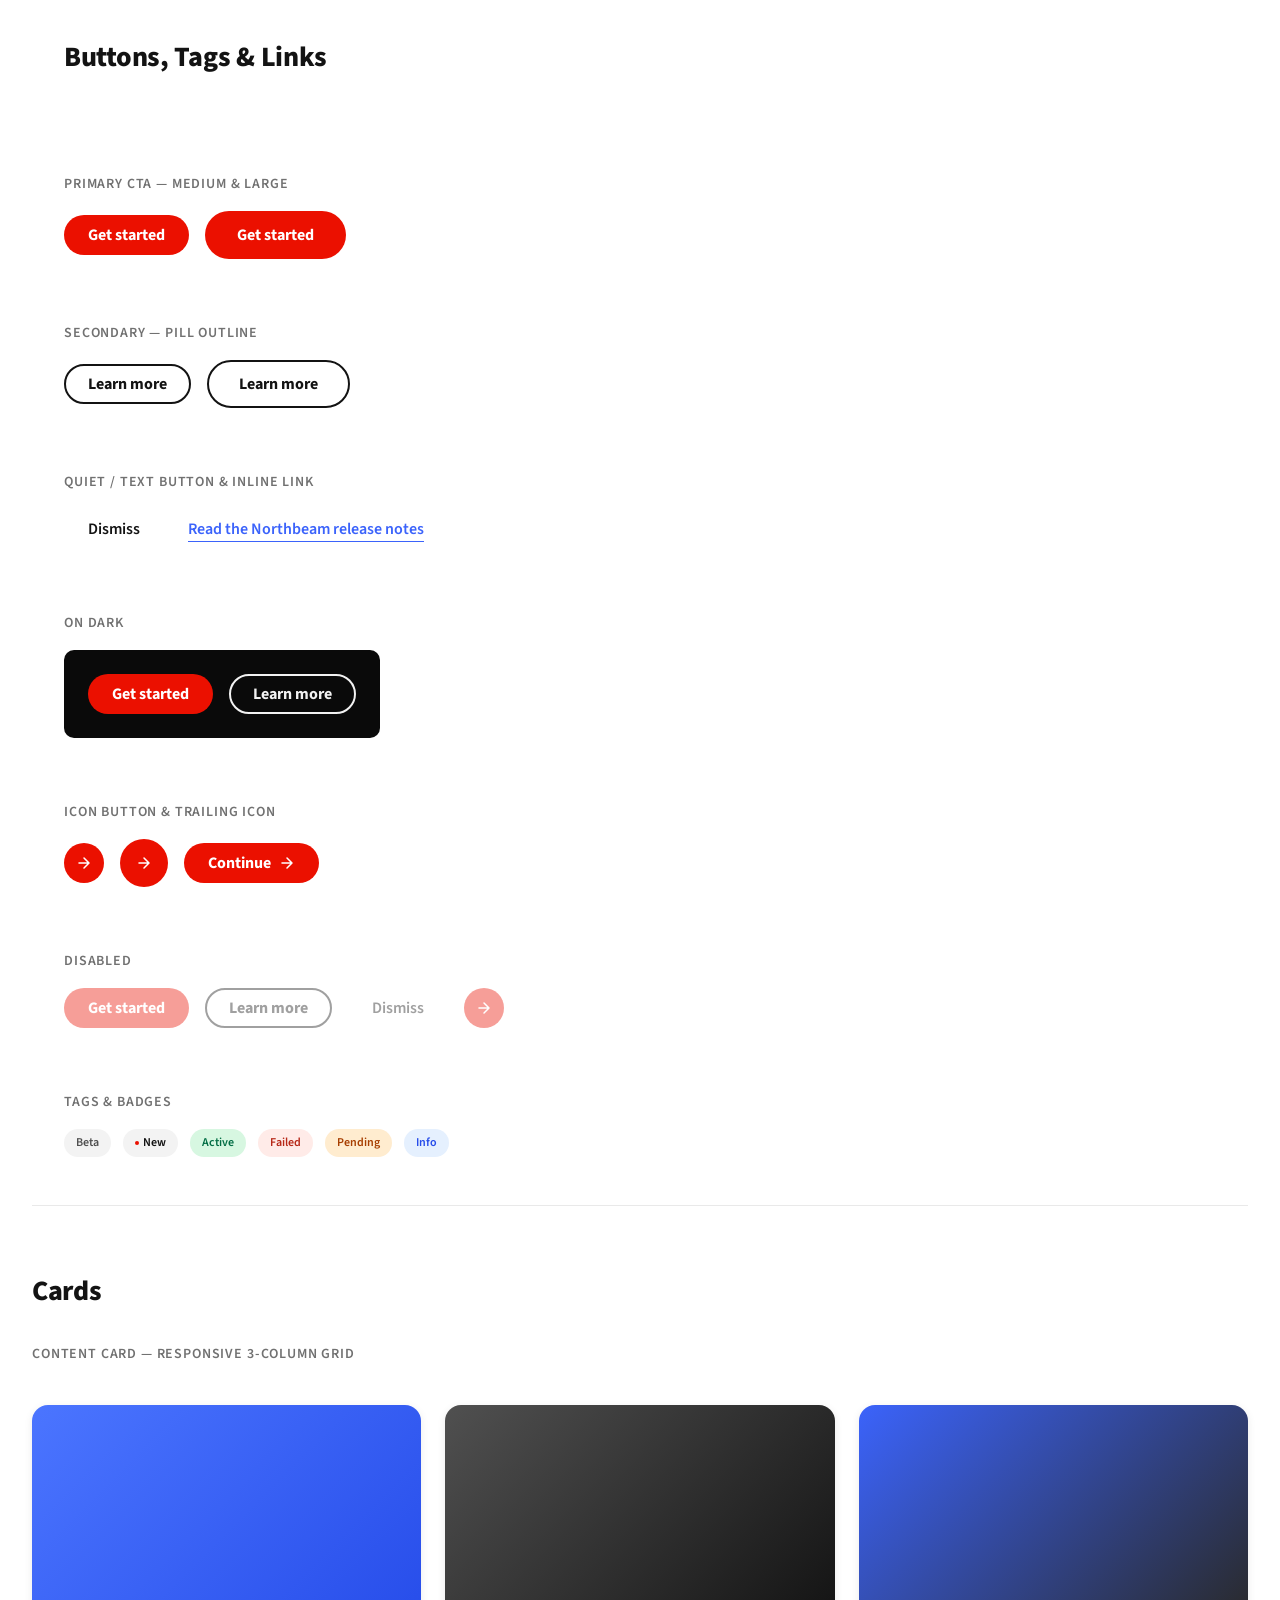
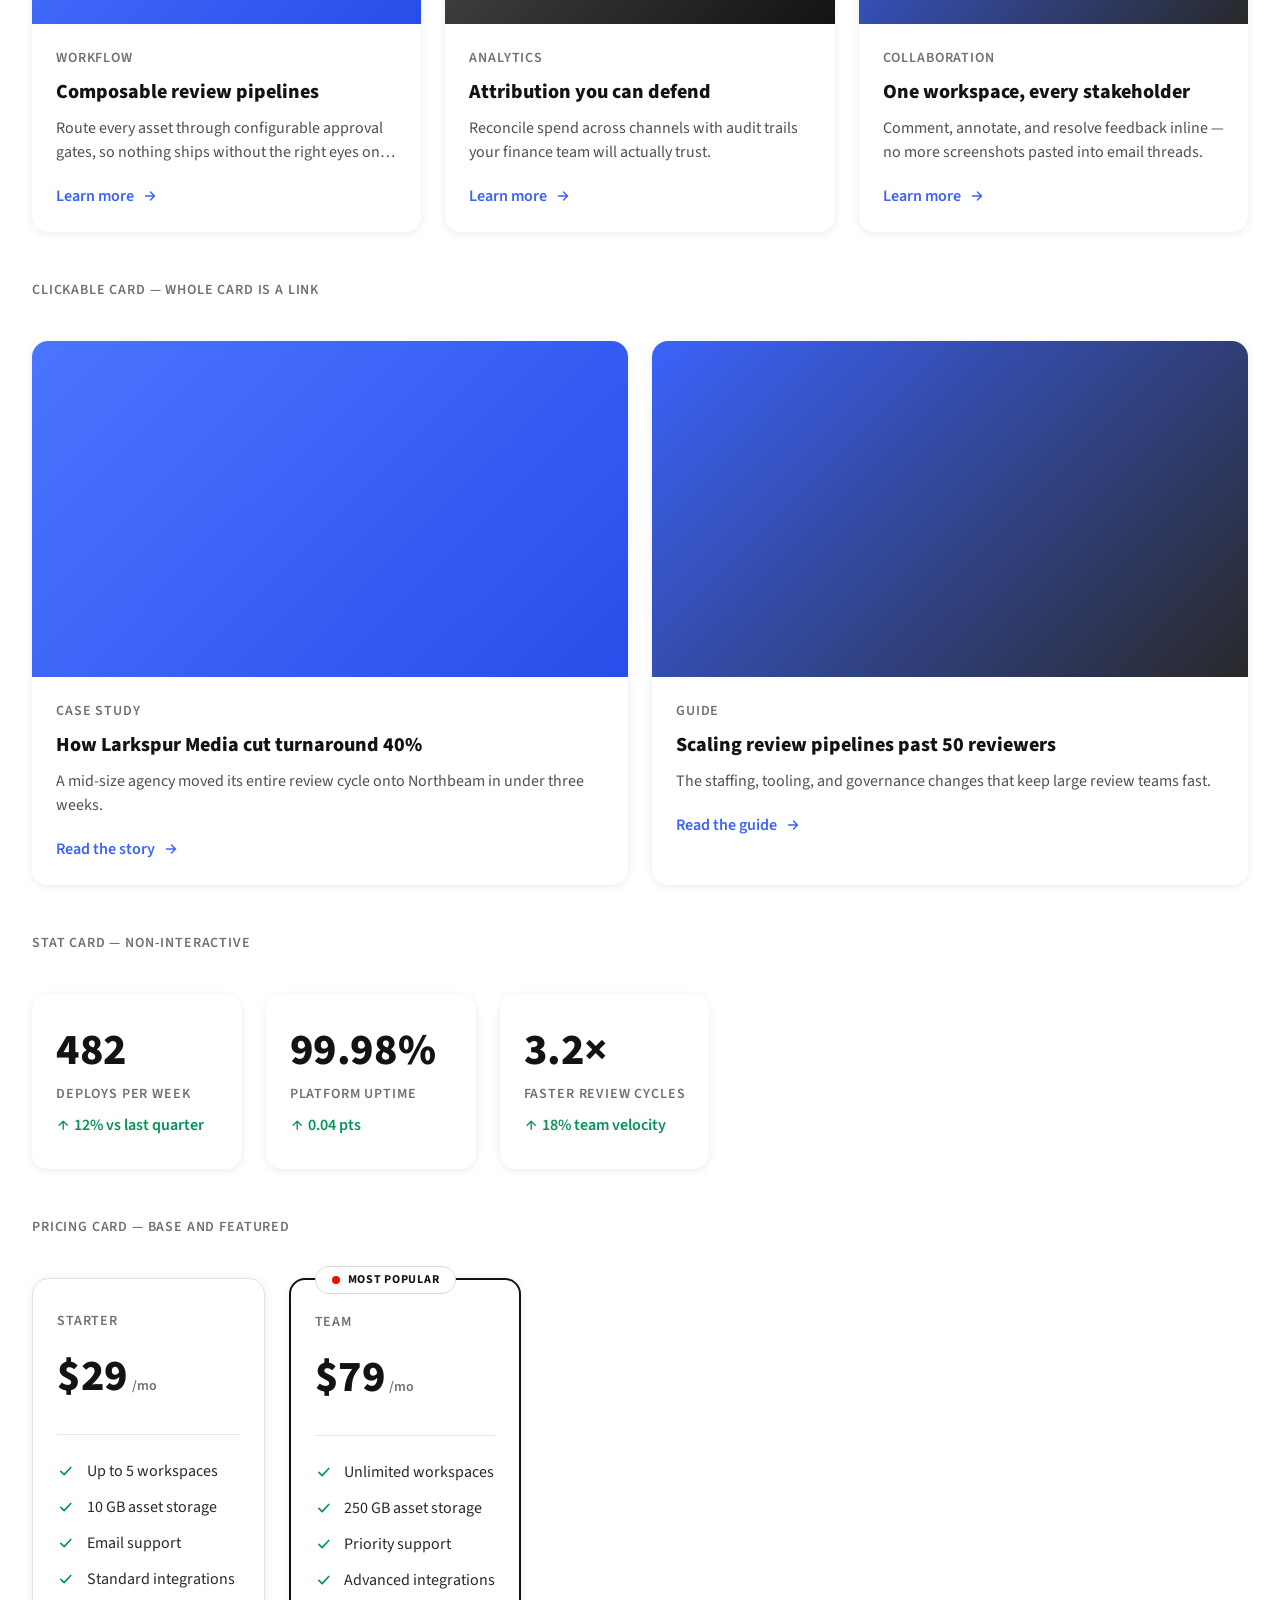
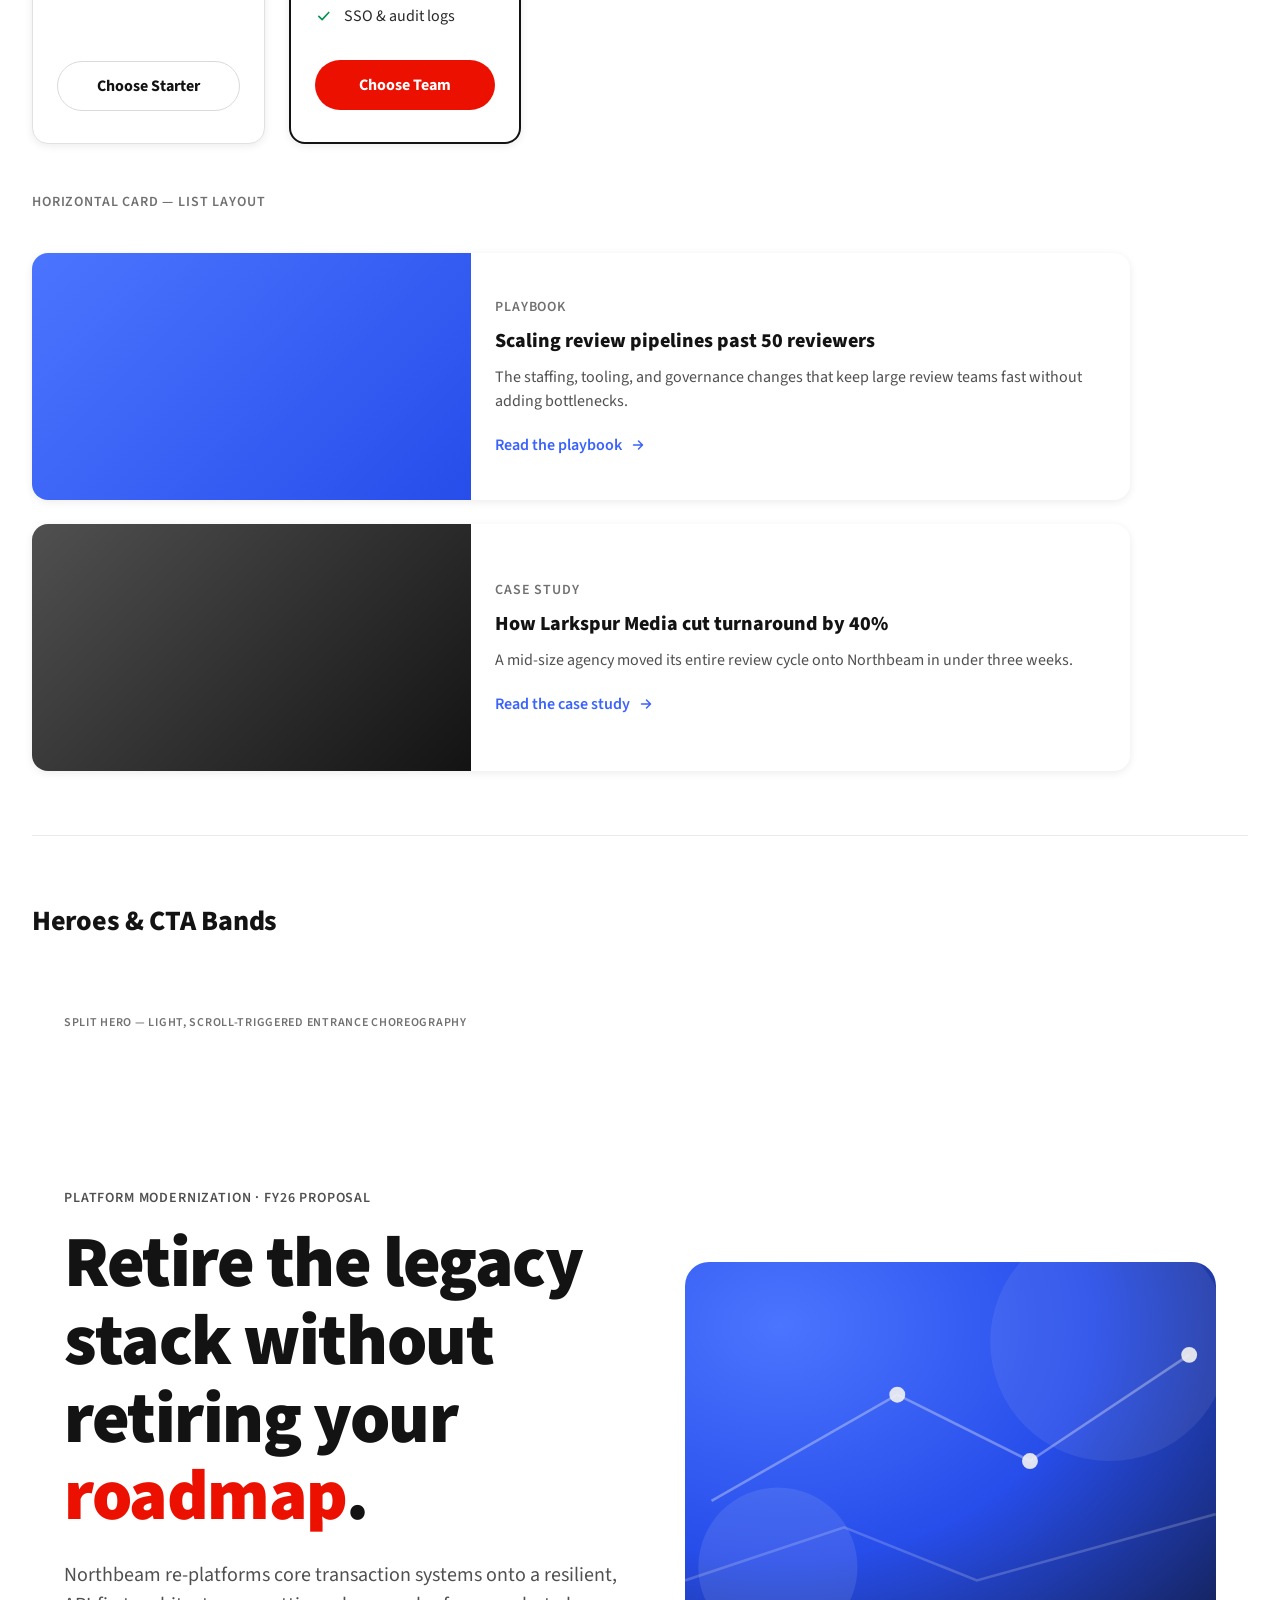
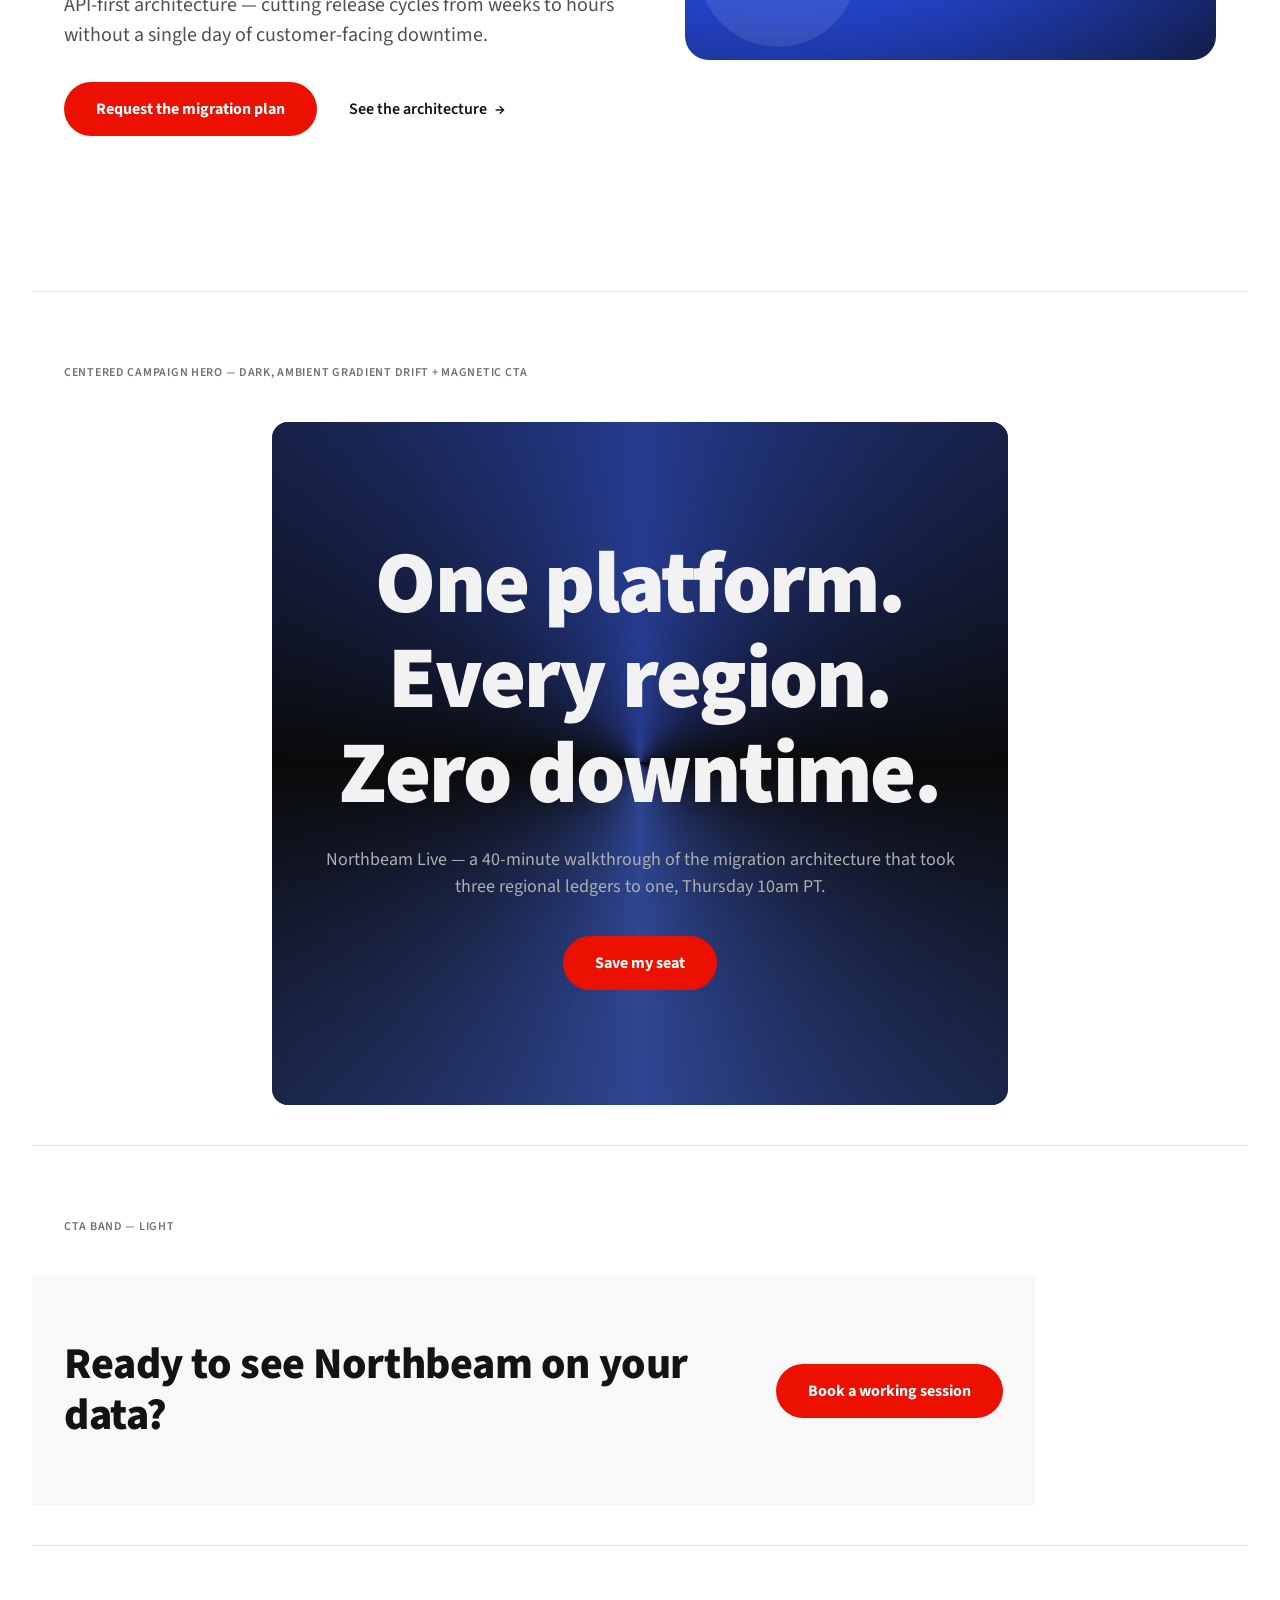
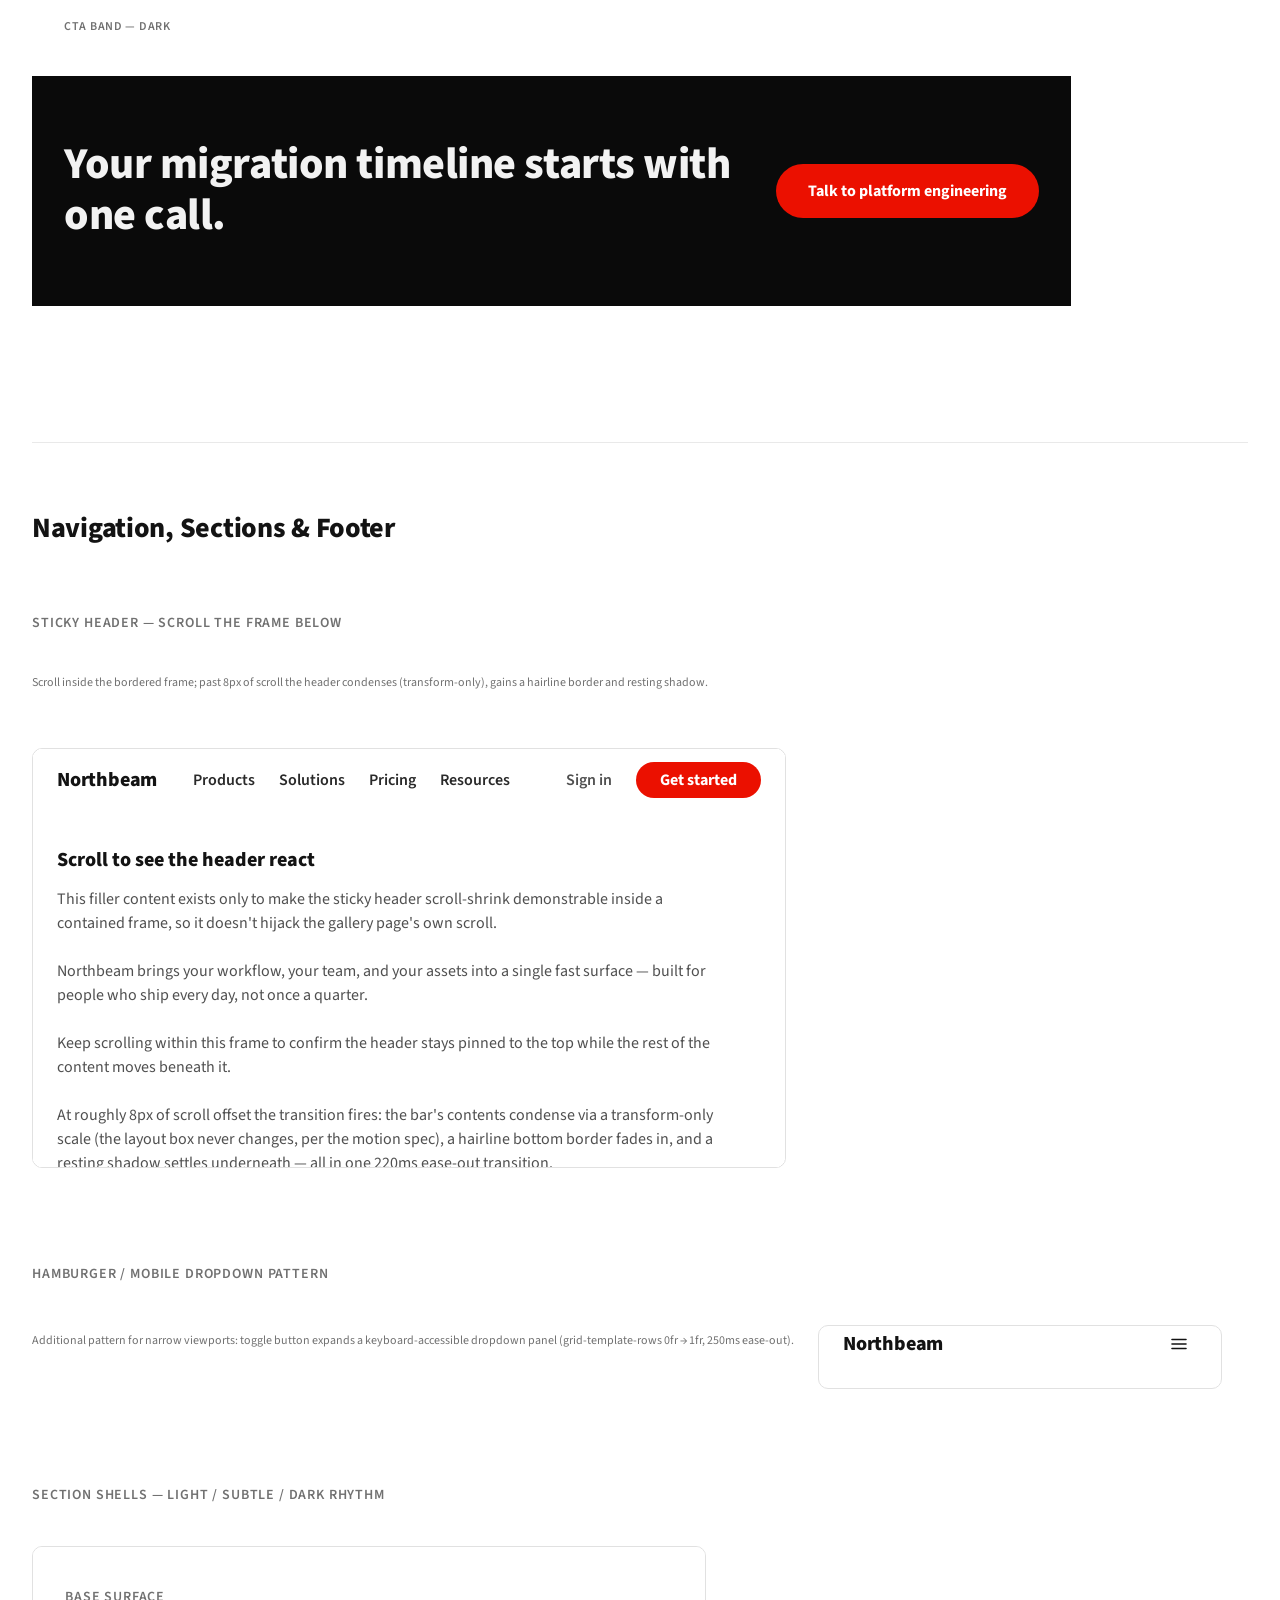
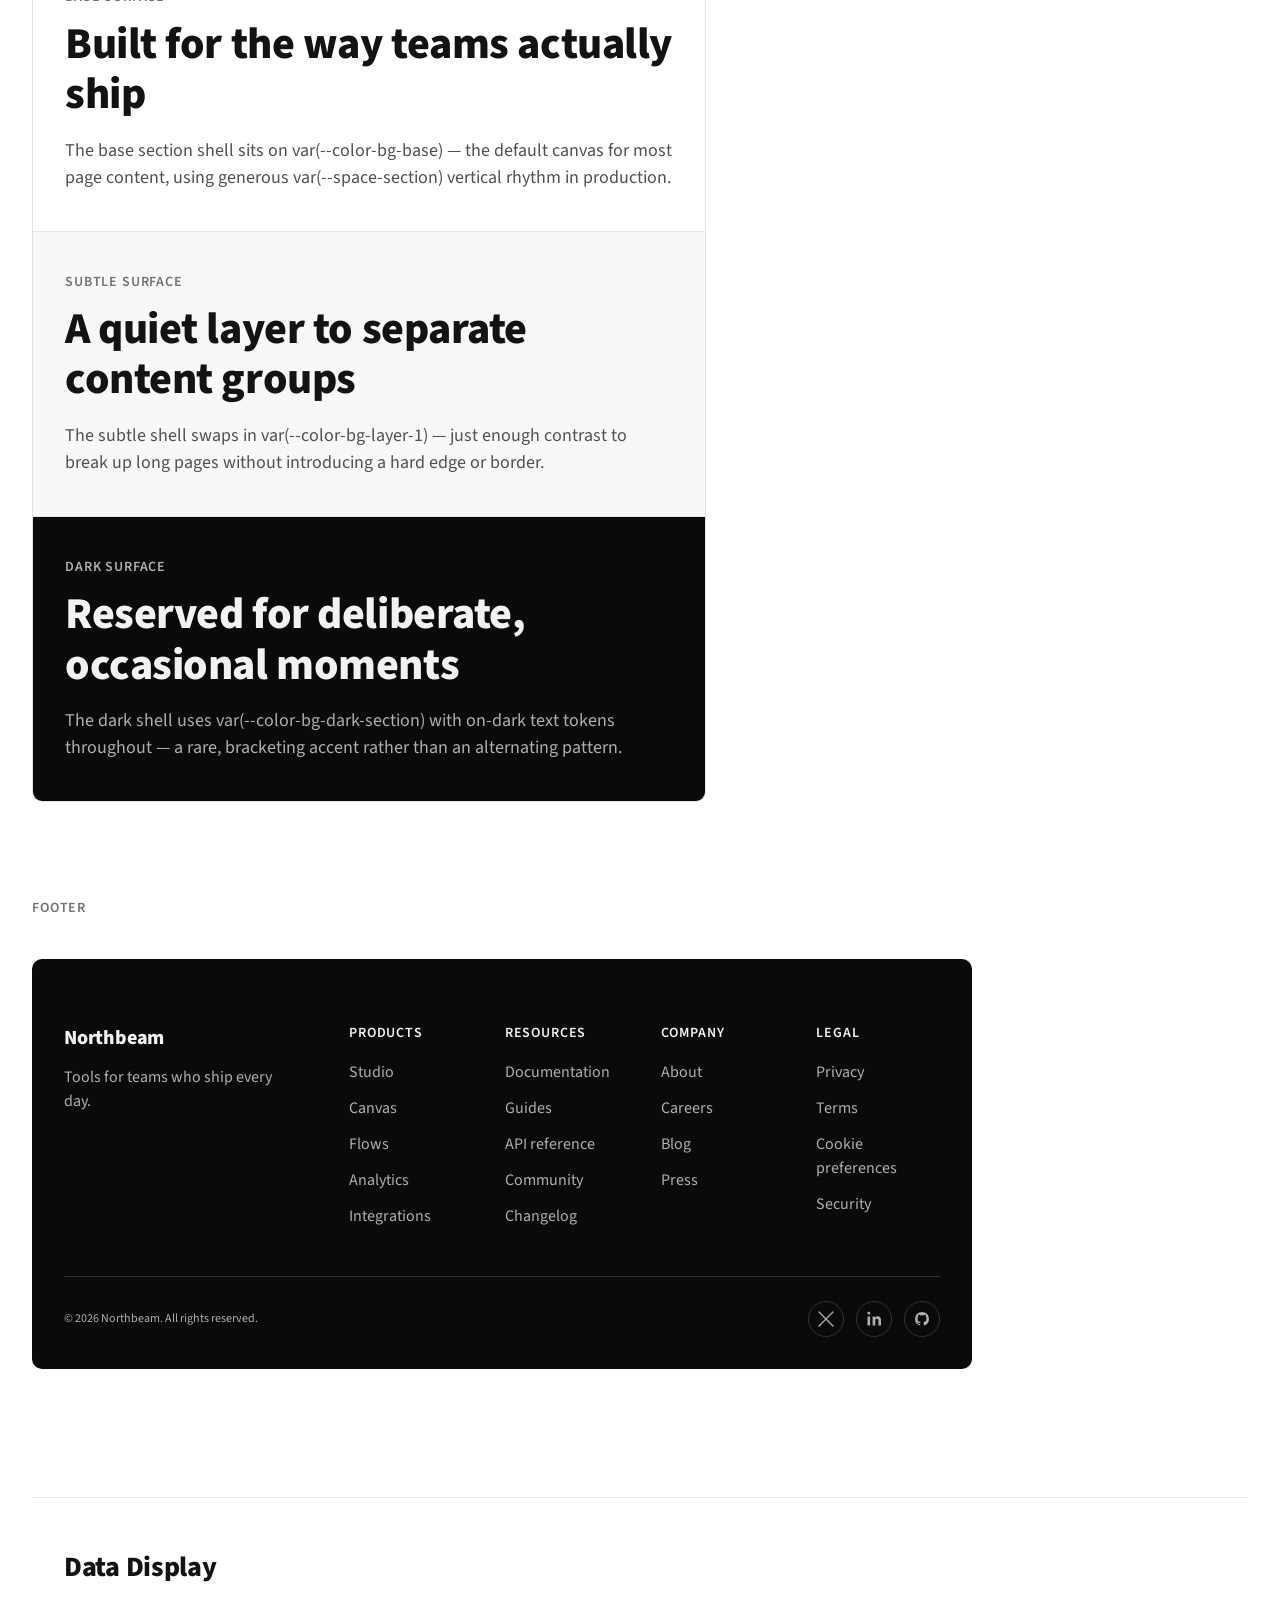
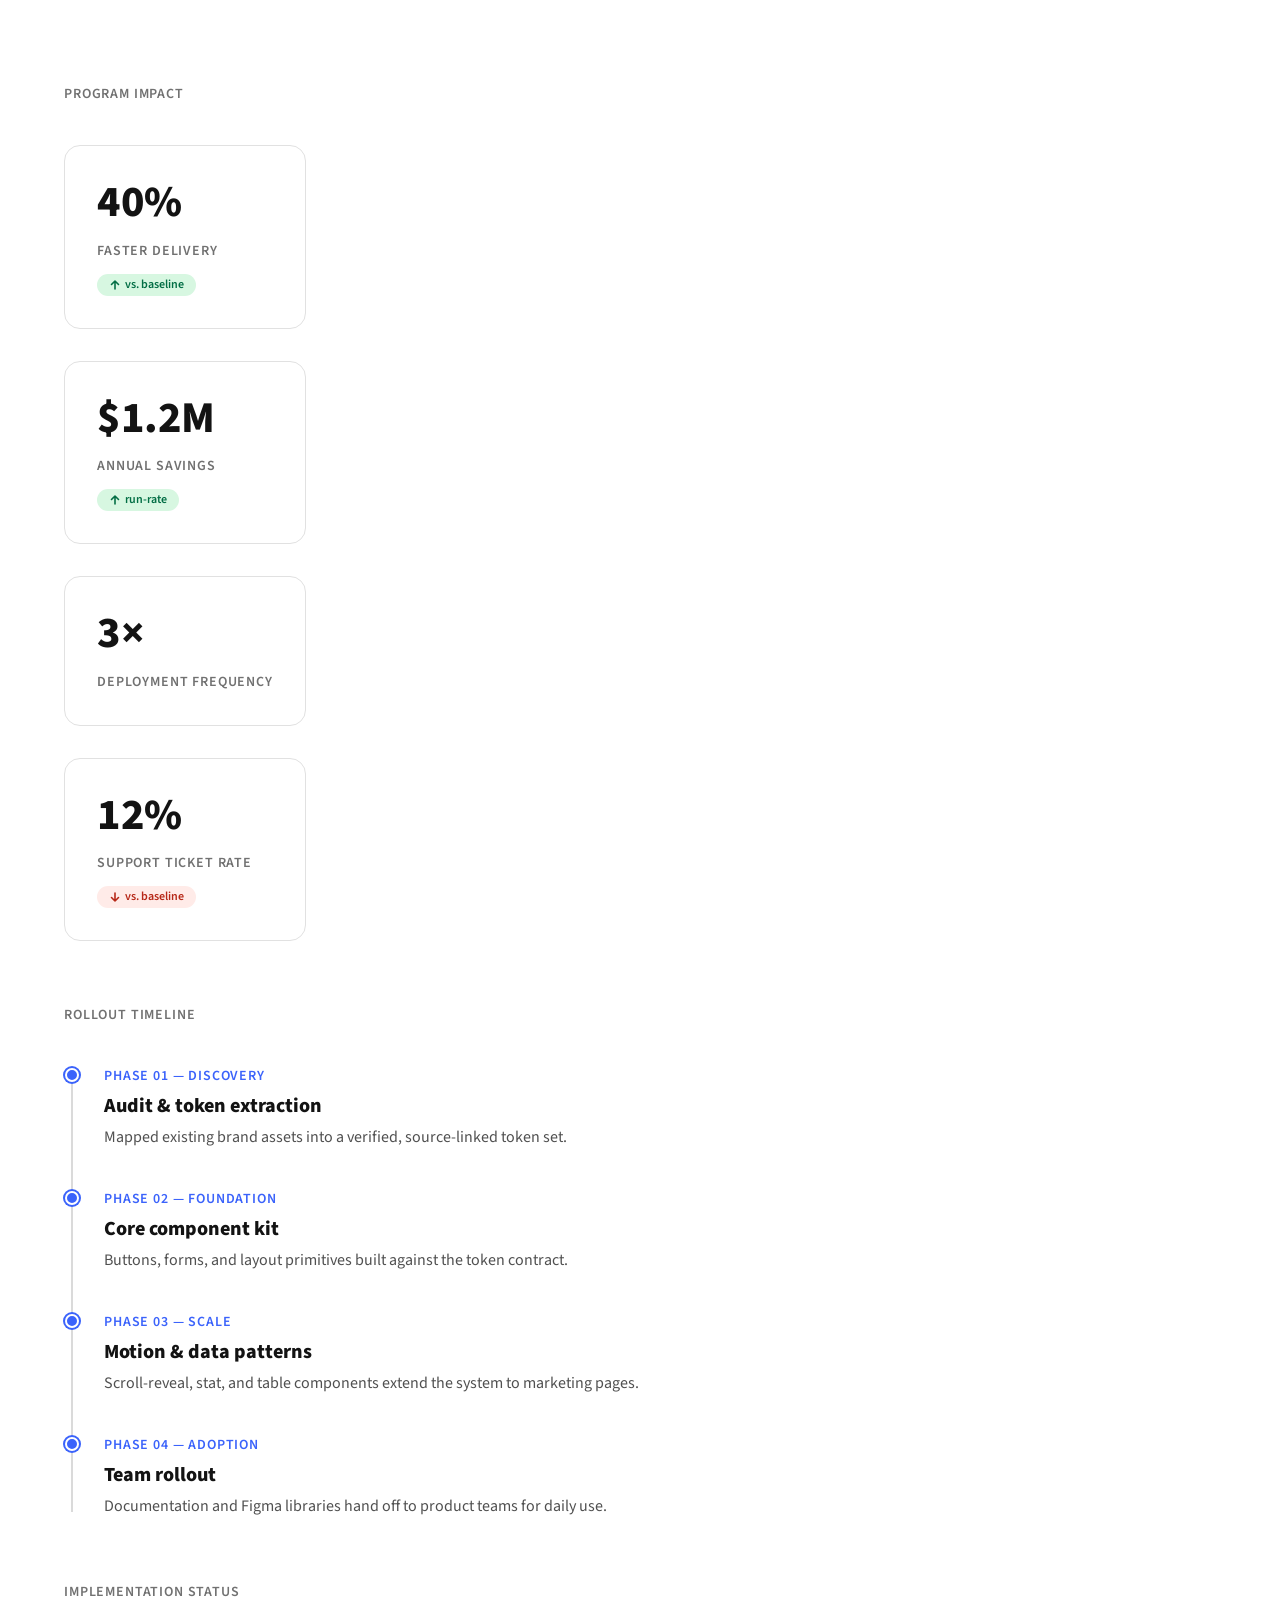
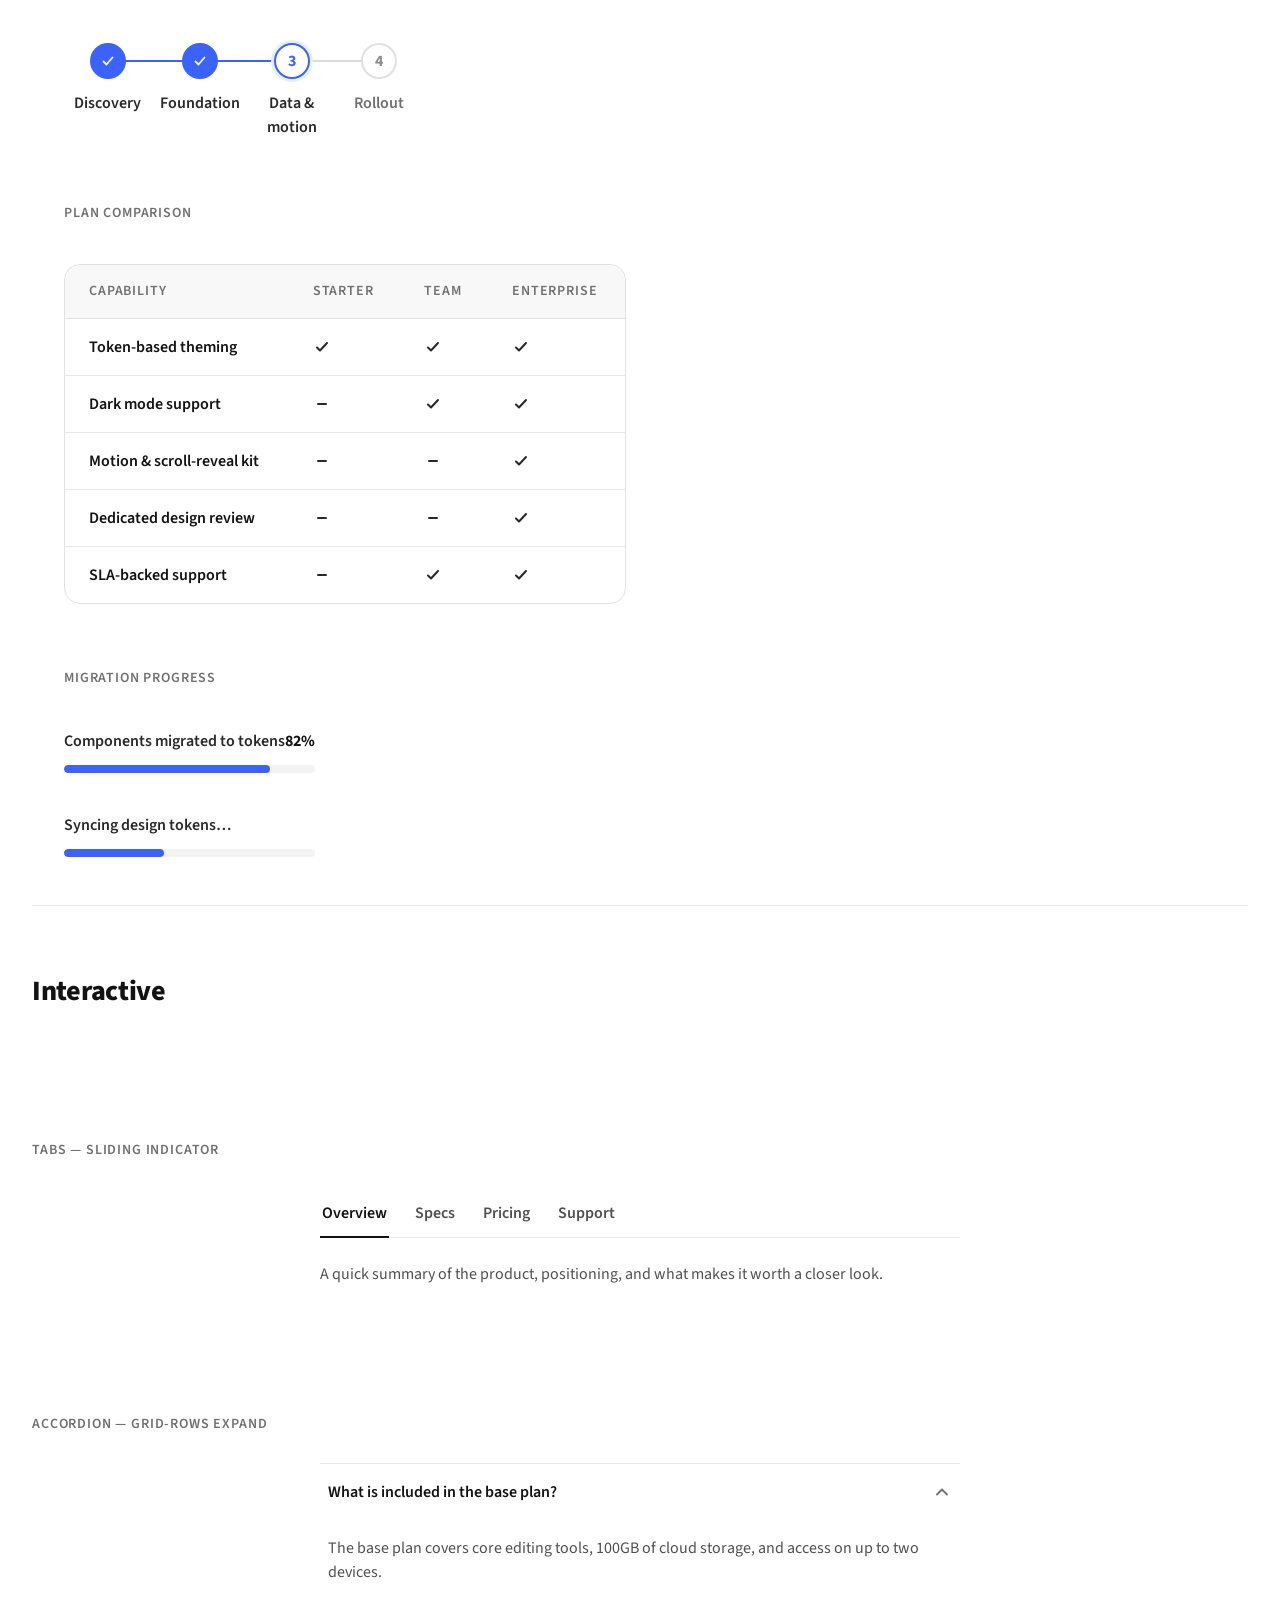
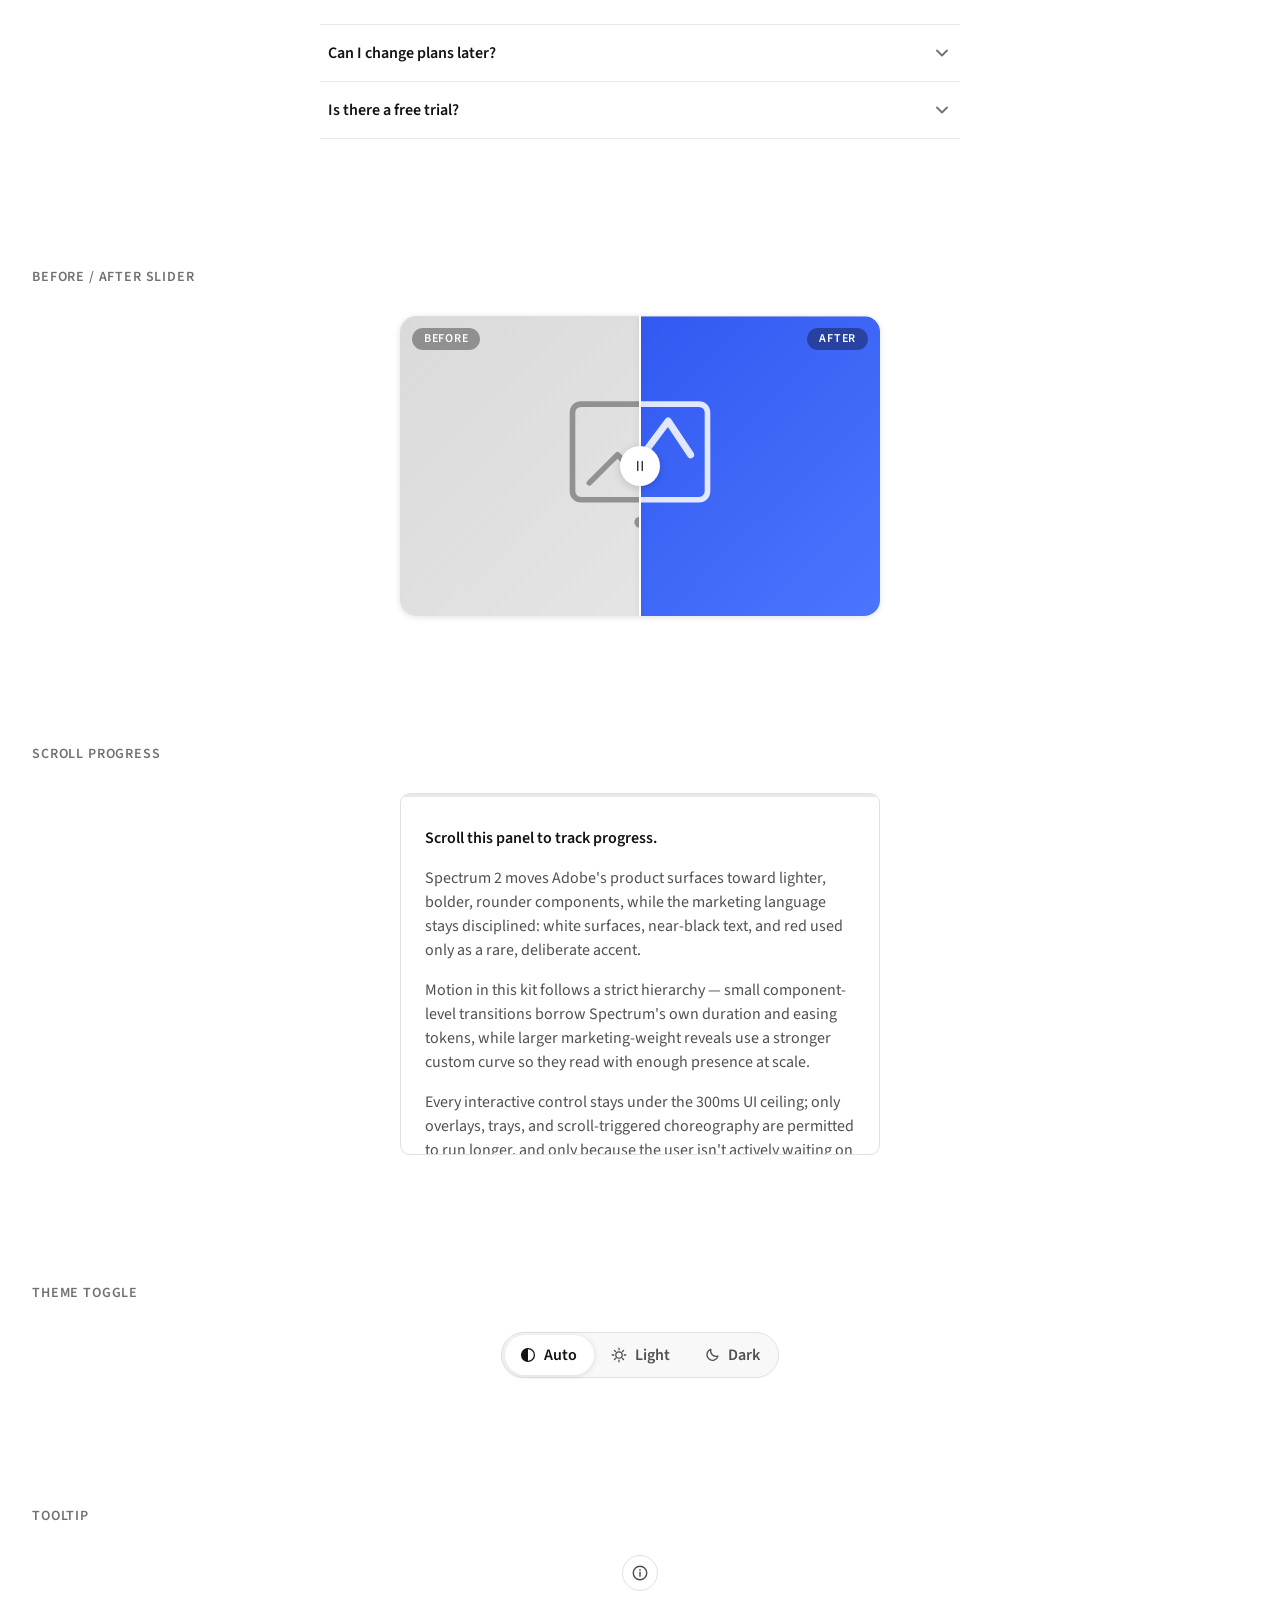
==== commit 95903ad3: "adobe-proposal: adb-photosec component + pinned photo section in landing/gallery Full-bleed pinned p" ====
--- a/adobe-proposal/design-system/index.html
+++ b/adobe-proposal/design-system/index.html
@@ -112,6 +112,11 @@
   /* Overlays on imagery — theme-independent */
   --color-scrim:         rgba(0, 0, 0, 0.35);
   --color-text-on-media: #FFFFFF;
+  /* Scrims for text over photography (photo sections). Text on photos always
+     sits on one of these — never directly on the image. */
+  --scrim-photo:        linear-gradient(180deg, rgba(0, 0, 0, 0.10) 0%, rgba(0, 0, 0, 0.60) 100%);
+  --scrim-photo-strong: linear-gradient(180deg, rgba(0, 0, 0, 0.35) 0%, rgba(0, 0, 0, 0.78) 100%);
+  --scrim-photo-left:   linear-gradient(90deg, rgba(0, 0, 0, 0.70) 0%, rgba(0, 0, 0, 0.30) 55%, rgba(0, 0, 0, 0) 100%);
 
   /* ---- Focus (instant, never animated) --------------------------------- */
   --focus-ring-color: var(--blue-900);
@@ -412,7 +417,7 @@
 </head>
 <body>
 <div class="g-topbar">
-  <nav class="g-toc"><a href="#demo-foundations">Foundations</a><a href="#demo-buttons">Buttons, Tags &amp; Links</a><a href="#demo-cards">Cards</a><a href="#demo-hero">Heroes &amp; CTA Bands</a><a href="#demo-navigation">Navigation, Sections &amp; Footer</a><a href="#demo-data">Data Display</a><a href="#demo-interactive">Interactive</a></nav>
+  <nav class="g-toc"><a href="#demo-foundations">Foundations</a><a href="#demo-buttons">Buttons, Tags &amp; Links</a><a href="#demo-cards">Cards</a><a href="#demo-hero">Heroes &amp; CTA Bands</a><a href="#demo-navigation">Navigation, Sections &amp; Footer</a><a href="#demo-data">Data Display</a><a href="#demo-interactive">Interactive</a><a href="#demo-photo">Photo Sections</a></nav>
   <div class="g-theme" role="group" aria-label="Theme">
     <button type="button" data-mode="auto" aria-pressed="true">Auto</button>
     <button type="button" data-mode="light" aria-pressed="false">Light</button>
@@ -4084,6 +4089,429 @@
   // the shared behaviors above. role=tooltip + aria-describedby are static markup.
 })();
 </script>
+</section><section class="ds-demo" id="demo-photo" data-title="Photo Sections">
+<!--
+  Pinning technique (read before editing):
+  Production/default: the section (.adb-photosec--pinned) gets
+  `position: relative; clip-path: inset(0);`. clip-path establishes a NEW
+  CONTAINING BLOCK for position:fixed descendants (per the CSS Transforms/
+  Position spec, same family of properties as transform/filter/will-change),
+  so .adb-photosec__media (position:fixed; inset:0) is clipped to this
+  section's own box instead of the whole viewport — it reads as "pinned"
+  while the section scrolls through view, then releases cleanly when the
+  section scrolls out. No background-attachment:fixed (that's the version
+  with mobile/Safari jank), no JS, no IntersectionObserver.
+  Demo-only: position:fixed pins to the browser viewport, not to a scrolling
+  container — so inside this gallery's ~480px overflow-y:auto demo frame the
+  real technique can't be shown. The `.adb-photosec--in-frame` modifier
+  (applied only inside `.adb-photo-demo-frame`) swaps the media layer to
+  `position: sticky; top: 0;` instead, which *does* pin relative to a scroll
+  container. Ship both; real pages (see design-system/landing.html) use only
+  the fixed technique.
+-->
+<style>
+  #demo-photo {
+    font-family: var(--font-sans);
+    color: var(--color-text-body);
+    background: var(--color-bg-base);
+  }
+  #demo-photo .ds-row {
+    padding-block: var(--space-600);
+    border-bottom: var(--space-25) solid var(--color-divider);
+  }
+  #demo-photo .ds-row:last-of-type { border-bottom: none; }
+  #demo-photo .ds-label {
+    font-size: var(--text-caption);
+    font-weight: var(--weight-semibold);
+    letter-spacing: var(--tracking-detail);
+    text-transform: uppercase;
+    color: var(--color-text-tertiary);
+    margin: 0 0 var(--space-200);
+    padding-inline: var(--gutter);
+  }
+  #demo-photo .adb-photosec-demo-hint {
+    font-size: var(--text-caption);
+    line-height: var(--leading-body);
+    color: var(--color-text-tertiary);
+    margin: 0 0 var(--space-400);
+    padding-inline: var(--gutter);
+    max-width: var(--container-text);
+  }
+  #demo-photo .adb-container {
+    max-width: var(--container-max);
+    margin-inline: auto;
+    padding-inline: var(--gutter);
+  }
+
+  /* ==========================================================================
+     Shared media slot — accepts a real <img class="adb-photosec__img"> child
+     (object-fit: cover) OR a CSS background-image via a --photo custom
+     property set inline on .adb-photosec__media (style="--photo:url(...)").
+     This demo uses neither: an inline-SVG abstract placeholder stands in,
+     tagged so nobody mistakes it for production imagery.
+     ========================================================================== */
+  #demo-photo .adb-photosec { position: relative; }
+  #demo-photo .adb-photosec__media {
+    position: absolute; /* overridden per-variant below */
+    inset: 0;
+    z-index: 0;
+    overflow: hidden;
+    background-image: var(--photo, none);
+    background-size: cover;
+    background-position: center;
+  }
+  #demo-photo .adb-photosec__img {
+    position: absolute;
+    inset: 0;
+    z-index: 0;
+    width: 100%;
+    height: 100%;
+    object-fit: cover;
+    display: block;
+  }
+  #demo-photo .adb-photosec__placeholder {
+    position: absolute;
+    inset: 0;
+    z-index: 0;
+    width: 100%;
+    height: 100%;
+  }
+  #demo-photo .adb-photosec__media::after {
+    content: "";
+    position: absolute;
+    inset: 0;
+    z-index: 1;
+  }
+  #demo-photo .adb-photosec__tag {
+    position: absolute;
+    right: var(--space-300);
+    bottom: var(--space-300);
+    z-index: 2;
+    font-size: var(--text-caption);
+    font-weight: var(--weight-semibold);
+    letter-spacing: var(--tracking-detail);
+    text-transform: uppercase;
+    padding: var(--space-50) var(--space-200);
+    border-radius: var(--radius-pill);
+    background: var(--color-scrim);
+    color: var(--color-text-on-media);
+  }
+
+  /* ==========================================================================
+     1. Full-bleed pinned backdrop (.adb-photosec--pinned)
+     ========================================================================== */
+  #demo-photo .adb-photosec--pinned {
+    position: relative;
+    clip-path: inset(0);
+    overflow: hidden;
+    min-height: 90vh; /* production sizing target */
+  }
+  #demo-photo .adb-photosec--pinned .adb-photosec__media {
+    position: fixed; /* the real technique — default */
+    inset: 0;
+  }
+  #demo-photo .adb-photosec--pinned .adb-photosec__media::after {
+    background: var(--scrim-photo);
+  }
+  #demo-photo .adb-photosec__content {
+    position: relative;
+    z-index: 1;
+    min-height: 90vh;
+    display: flex;
+    align-items: flex-end;
+    padding-block: var(--space-800);
+  }
+  #demo-photo .adb-photosec__inner { max-width: var(--container-text); }
+  #demo-photo .adb-photosec__eyebrow {
+    margin: 0 0 var(--space-200);
+    font-size: var(--text-detail);
+    font-weight: var(--weight-semibold);
+    letter-spacing: var(--tracking-detail);
+    text-transform: uppercase;
+    color: var(--color-text-on-media);
+  }
+  #demo-photo .adb-photosec__heading {
+    margin: 0 0 var(--space-300);
+    font-size: var(--text-h3);
+    font-weight: var(--weight-extrabold);
+    letter-spacing: var(--tracking-h2);
+    line-height: var(--leading-heading);
+    color: var(--color-text-on-media);
+  }
+  #demo-photo .adb-photosec__line {
+    margin: 0;
+    max-width: 42ch;
+    font-size: var(--text-body);
+    line-height: var(--leading-body);
+    color: var(--color-text-on-media);
+  }
+
+  /* ---- demo frame: the only place --in-frame (position:sticky) applies --- */
+  #demo-photo .adb-photo-demo-frame {
+    --photosec-frame-h: 480px; /* demo-only scroll-viewport height, not a kit token */
+    position: relative;
+    height: var(--photosec-frame-h);
+    overflow-y: auto;
+    overflow-x: hidden;
+    border: var(--space-25) solid var(--color-border);
+    border-radius: var(--radius-l);
+  }
+  #demo-photo .adb-photo-demo-frame .adb-photosec--pinned {
+    min-height: calc(var(--photosec-frame-h) * 2);
+  }
+  #demo-photo .adb-photo-demo-frame .adb-photosec--in-frame .adb-photosec__media {
+    position: sticky;
+    top: 0;
+    height: var(--photosec-frame-h);
+  }
+  #demo-photo .adb-photo-demo-frame .adb-photosec--in-frame .adb-photosec__content {
+    margin-top: calc(-1 * var(--photosec-frame-h));
+    min-height: var(--photosec-frame-h);
+  }
+  #demo-photo .adb-photosec-demo-filler {
+    padding: var(--space-500) var(--space-400);
+  }
+  #demo-photo .adb-photosec-demo-filler h3 {
+    margin: 0 0 var(--space-200);
+    font-size: var(--text-h4);
+    font-weight: var(--weight-extrabold);
+    color: var(--color-text-heading);
+  }
+  #demo-photo .adb-photosec-demo-filler p {
+    margin: 0;
+    font-size: var(--text-body-s);
+    line-height: var(--leading-body);
+    color: var(--color-text-secondary);
+    max-width: var(--container-text);
+  }
+
+  /* ==========================================================================
+     2. Rounded photo panel (.adb-photosec--panel)
+     ========================================================================== */
+  #demo-photo .adb-photosec--panel {
+    position: relative;
+    overflow: hidden;
+    border-radius: var(--radius-xxl);
+    aspect-ratio: 16 / 8;
+    display: flex;
+    align-items: flex-end;
+  }
+  #demo-photo .adb-photosec--panel .adb-photosec__media { position: absolute; }
+  #demo-photo .adb-photosec--panel .adb-photosec__media::after {
+    background: var(--scrim-photo-left);
+  }
+  #demo-photo .adb-photosec__panel-content {
+    position: relative;
+    z-index: 1;
+    max-width: 34ch;
+    display: flex;
+    flex-direction: column;
+    gap: var(--space-200);
+    padding: var(--space-600);
+  }
+  #demo-photo .adb-photosec__panel-heading {
+    margin: 0;
+    font-size: var(--text-h3);
+    font-weight: var(--weight-extrabold);
+    letter-spacing: var(--tracking-h2);
+    line-height: var(--leading-heading);
+    color: var(--color-text-on-media);
+  }
+  #demo-photo .adb-photosec__panel-line {
+    margin: 0;
+    font-size: var(--text-body-s);
+    line-height: var(--leading-body);
+    color: var(--color-text-on-media);
+  }
+  #demo-photo .adb-photosec__panel-cta {
+    display: inline-flex;
+    align-items: center;
+    gap: var(--space-100);
+    margin-top: var(--space-100);
+    width: fit-content;
+    font-size: var(--text-body-s);
+    font-weight: var(--weight-semibold);
+    color: var(--color-text-on-media);
+    text-decoration: none;
+    transition: opacity var(--motion-duration-100) var(--motion-ease-in-out);
+  }
+  #demo-photo .adb-photosec__panel-arrow {
+    display: inline-block;
+    transition: transform var(--motion-duration-200) var(--motion-ease-out);
+  }
+  @media (hover: hover) and (pointer: fine) {
+    #demo-photo .adb-photosec__panel-cta:hover { opacity: 0.8; }
+    #demo-photo .adb-photosec__panel-cta:hover .adb-photosec__panel-arrow { transform: translateX(var(--space-75)); }
+  }
+  #demo-photo .adb-photosec__panel-cta:focus-visible {
+    outline: none;
+    box-shadow: var(--focus-ring);
+    border-radius: var(--radius-s);
+    transition: none;
+  }
+
+  /* ---- standard scroll-reveal entrance (motion.md §3) for the panel ---- */
+  #demo-photo [data-reveal] {
+    opacity: 0;
+    transform: translateY(24px);
+    transition: opacity var(--motion-duration-scroll-reveal) var(--motion-ease-out-strong),
+                transform var(--motion-duration-scroll-reveal) var(--motion-ease-out-strong);
+  }
+  #demo-photo [data-reveal].is-revealed { opacity: 1; transform: translateY(0); }
+
+  /* ==========================================================================
+     Reduced motion: pinned/sticky media falls back to a normal absolute
+     layer that scrolls with its section; reveals render final state.
+     ========================================================================== */
+  @media (prefers-reduced-motion: reduce) {
+    #demo-photo .adb-photosec__media {
+      position: absolute !important;
+      height: auto !important;
+    }
+    #demo-photo .adb-photo-demo-frame .adb-photosec--pinned { min-height: 90vh !important; }
+    #demo-photo .adb-photo-demo-frame .adb-photosec__content {
+      margin-top: 0 !important;
+      min-height: 90vh !important;
+    }
+    #demo-photo [data-reveal] {
+      opacity: 1 !important;
+      transform: none !important;
+      transition: none !important;
+    }
+  }
+</style>
+
+<div class="ds-row">
+  <p class="ds-label">Photo slot API</p>
+  <p class="adb-photosec-demo-hint">
+    <code>.adb-photosec__media</code> accepts a real
+    <code>&lt;img class="adb-photosec__img" src="…" alt=""&gt;</code> (object-fit: cover),
+    or a CSS background via a <code>--photo</code> custom property set inline on the
+    media element. This gallery ships neither &mdash; the abstract SVG below stands in
+    and is tagged accordingly. Production photo sections must swap in licensed
+    photography; shipping this placeholder is itself a craft-rules violation.
+  </p>
+</div>
+
+<div class="ds-row">
+  <p class="ds-label">Full-bleed pinned backdrop — the Adobe scroll moment</p>
+  <p class="adb-photosec-demo-hint">
+    Scroll inside the frame below. Production pages use the real fixed + clip-path
+    technique (see design-system/landing.html); this frame swaps to
+    <code>.adb-photosec--in-frame</code> (position: sticky) since position: fixed pins
+    to the browser viewport, not a scrolling container.
+  </p>
+  <div class="adb-photo-demo-frame">
+    <div class="adb-photosec-demo-filler">
+      <h3>Scroll to see the backdrop pin</h3>
+      <p>This filler exists only so the pinned photo section has room to scroll inside a contained gallery frame — on a real page the surrounding sections provide that room.</p>
+    </div>
+
+    <section class="adb-photosec adb-photosec--pinned adb-photosec--in-frame" aria-labelledby="demo-photo-pinned-heading">
+      <div class="adb-photosec__media" aria-hidden="true">
+        <svg class="adb-photosec__placeholder" viewBox="0 0 800 600" preserveAspectRatio="xMidYMid slice" aria-hidden="true">
+          <defs>
+            <filter id="photosec-blur-pinned-demo" x="-20%" y="-20%" width="140%" height="140%">
+              <feGaussianBlur in="SourceGraphic" stdDeviation="38"></feGaussianBlur>
+            </filter>
+          </defs>
+          <rect width="800" height="600" style="fill: var(--gray-900);"></rect>
+          <g style="filter: url(#photosec-blur-pinned-demo);">
+            <ellipse cx="180" cy="180" rx="260" ry="200" style="fill: var(--blue-1000); opacity: 0.65;"></ellipse>
+            <ellipse cx="620" cy="120" rx="220" ry="170" style="fill: var(--blue-800); opacity: 0.5;"></ellipse>
+            <ellipse cx="520" cy="460" rx="300" ry="220" style="fill: var(--gray-700); opacity: 0.55;"></ellipse>
+            <ellipse cx="120" cy="480" rx="200" ry="160" style="fill: var(--blue-900); opacity: 0.4;"></ellipse>
+          </g>
+        </svg>
+        <span class="adb-photosec__tag">Placeholder — swap for licensed photography</span>
+      </div>
+      <div class="adb-photosec__content">
+        <div class="adb-container">
+          <div class="adb-photosec__inner">
+            <p class="adb-photosec__eyebrow">Field notes</p>
+            <h3 id="demo-photo-pinned-heading" class="adb-photosec__heading">The work doesn't pause while the platform changes underneath it.</h3>
+            <p class="adb-photosec__line">One brand moment per page &mdash; real photography sits here in production, never a gradient standing in for it.</p>
+          </div>
+        </div>
+      </div>
+    </section>
+
+    <div class="adb-photosec-demo-filler">
+      <h3>Past the backdrop</h3>
+      <p>Once the section scrolls out of range, the photo releases and the page continues normally &mdash; exactly as it would on a full, unboxed page.</p>
+    </div>
+  </div>
+</div>
+
+<div class="ds-row">
+  <p class="ds-label">Rounded photo panel — inside a normal section</p>
+  <p class="adb-photosec-demo-hint">
+    <code>--radius-xxl</code> media panel, scrimmed on the left
+    (<code>--scrim-photo-left</code>), standard scroll-reveal entrance (motion.md §3).
+  </p>
+  <div class="adb-container">
+    <div class="adb-photosec adb-photosec--panel" data-reveal>
+      <div class="adb-photosec__media" aria-hidden="true">
+        <svg class="adb-photosec__placeholder" viewBox="0 0 800 600" preserveAspectRatio="xMidYMid slice" aria-hidden="true">
+          <defs>
+            <filter id="photosec-blur-panel-demo" x="-20%" y="-20%" width="140%" height="140%">
+              <feGaussianBlur in="SourceGraphic" stdDeviation="34"></feGaussianBlur>
+            </filter>
+          </defs>
+          <rect width="800" height="600" style="fill: var(--gray-800);"></rect>
+          <g style="filter: url(#photosec-blur-panel-demo);">
+            <ellipse cx="620" cy="460" rx="280" ry="210" style="fill: var(--blue-1000); opacity: 0.6;"></ellipse>
+            <ellipse cx="140" cy="140" rx="230" ry="180" style="fill: var(--gray-700); opacity: 0.5;"></ellipse>
+            <ellipse cx="520" cy="120" rx="220" ry="160" style="fill: var(--blue-800); opacity: 0.45;"></ellipse>
+            <ellipse cx="80" cy="480" rx="210" ry="170" style="fill: var(--blue-900); opacity: 0.35;"></ellipse>
+          </g>
+        </svg>
+        <span class="adb-photosec__tag">Placeholder — swap for licensed photography</span>
+      </div>
+      <div class="adb-photosec__panel-content">
+        <h3 class="adb-photosec__panel-heading">Built alongside the teams who ship it.</h3>
+        <p class="adb-photosec__panel-line">Every workstream pairs an engineer with the operator who owns the outcome.</p>
+        <a class="adb-photosec__panel-cta" href="#">
+          See how we staff a cutover
+          <span class="adb-photosec__panel-arrow" aria-hidden="true">&rarr;</span>
+        </a>
+      </div>
+    </div>
+  </div>
+</div>
+
+<script>
+(function () {
+  var root = document.getElementById('demo-photo');
+  if (!root) return;
+
+  var reduceMotionMQ = window.matchMedia('(prefers-reduced-motion: reduce)');
+  var revealEls = root.querySelectorAll('[data-reveal]');
+  var applyRevealState = function (el) { el.classList.add('is-revealed'); };
+
+  if (reduceMotionMQ.matches) {
+    revealEls.forEach(applyRevealState);
+  } else {
+    var revealObserver = new IntersectionObserver(function (entries) {
+      entries.forEach(function (entry) {
+        if (!entry.isIntersecting) return;
+        entry.target.style.willChange = 'opacity, transform';
+        entry.target.classList.add('is-revealed');
+        entry.target.addEventListener('transitionend', function handler() {
+          entry.target.style.willChange = '';
+          entry.target.removeEventListener('transitionend', handler);
+        }, { once: true });
+        revealObserver.unobserve(entry.target);
+      });
+    }, { threshold: 0.15, rootMargin: '-80px 0px' });
+    revealEls.forEach(function (el) { revealObserver.observe(el); });
+  }
+
+  reduceMotionMQ.addEventListener('change', function (e) {
+    if (e.matches) revealEls.forEach(applyRevealState);
+  });
+})();
+</script>
 </section>
 </main>
 <footer class="g-foot">
